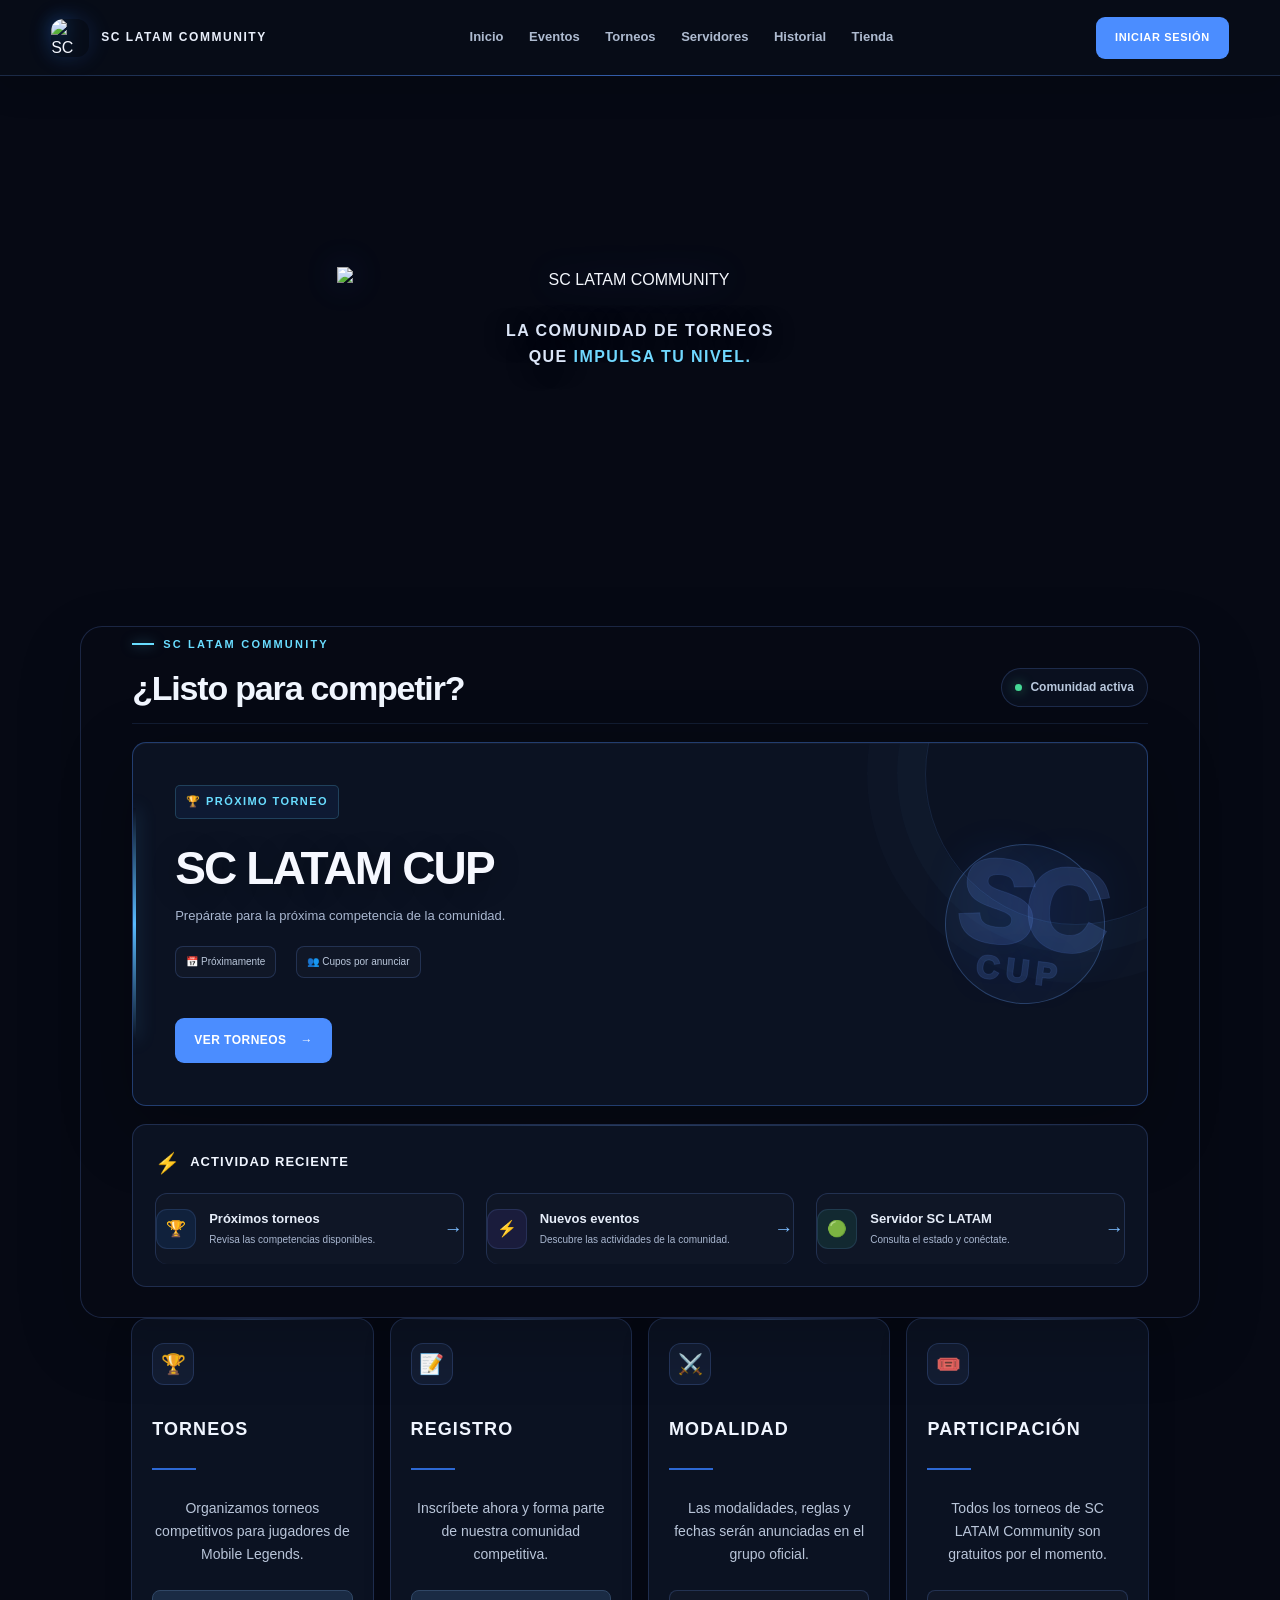
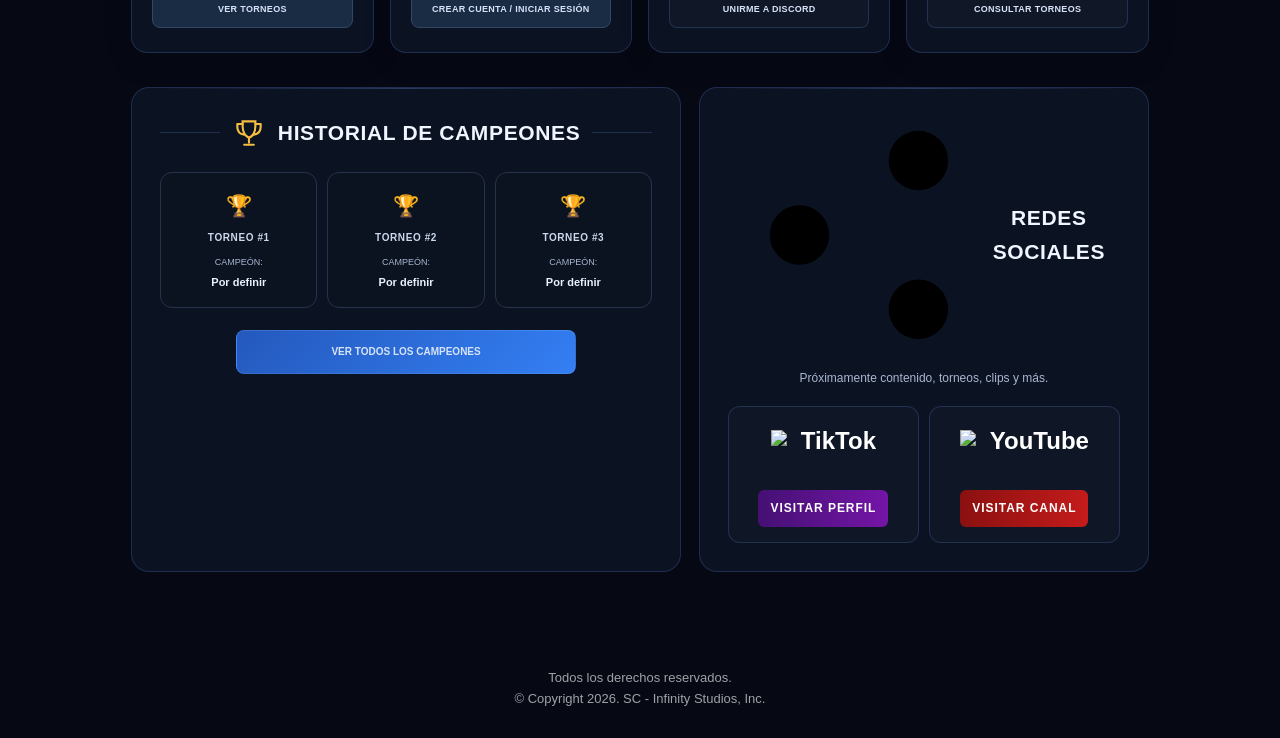
==== index.html @ 9f5a7920 "Revertir ajustes visuales móviles" ====
<!DOCTYPE html>
<html lang="es">
<head>
  <meta charset="UTF-8">
  <meta name="viewport" content="width=device-width, initial-scale=1.0">
  <meta name="theme-color" content="#080d18">
  <title>SC LATAM Community | Comunidad de torneos</title>
  <meta name="description" content="SC LATAM Community: comunidad latinoamericana de torneos competitivos. Participa, regístrate y descubre nuestros eventos y servidores.">
  <meta name="robots" content="index, follow">
  <link rel="canonical" href="https://sc-latam-community.vercel.app/">
  <link rel="icon" type="image/png" href="logo.png"><link rel="apple-touch-icon" href="logo.png"><link rel="manifest" href="manifest.json">
  <meta property="og:type" content="website"><meta property="og:site_name" content="SC LATAM Community"><meta property="og:title" content="SC LATAM Community | Comunidad de torneos"><meta property="og:description" content="La comunidad de torneos que impulsa tu nivel. Participa en torneos competitivos y forma parte de SC LATAM Community."><meta property="og:url" content="https://sc-latam-community.vercel.app/"><meta property="og:image" content="https://sc-latam-community.vercel.app/logo.png">
  <meta name="twitter:card" content="summary"><meta name="twitter:title" content="SC LATAM Community"><meta name="twitter:description" content="La comunidad de torneos que impulsa tu nivel."><meta name="twitter:image" content="https://sc-latam-community.vercel.app/logo.png">
  <script>window.si=window.si||function(){(window.siq=window.siq||[]).push(arguments)};</script><script defer src="/_vercel/speed-insights/script.js"></script>
  <link rel="stylesheet" href="style.css"><link rel="stylesheet" href="panel-headers.css"><link rel="stylesheet" href="mobile.css"><link rel="stylesheet" href="registration.css"><link rel="stylesheet" href="design-refresh.css">
</head>
<body>
<header><div class="logo"><img src="logo.png" alt="SC LATAM Community"><span>SC LATAM COMMUNITY</span></div><nav><a href="index.html">Inicio</a><a href="./eventos.html">Eventos</a><a href="./torneos.html">Torneos</a><a href="./servidores.html">Servidores</a><a href="./historial.html">Historial</a><a href="./tienda.html">Tienda</a></nav><div class="account-nav" id="accountNav"><a class="btn-header" id="accountNavButton" href="cuenta.html">INICIAR SESIÓN</a><div class="account-nav-menu" id="accountNavMenu" hidden><div class="account-menu-profile"><span class="account-menu-avatar" aria-hidden="true"><img id="accountNavAvatar" alt="" hidden><span id="accountNavInitials">SC</span></span><div class="account-menu-identity"><strong id="accountNavDisplayName">SC LATAM ID</strong><span id="accountNavEmail">Sesión activa</span><small>MIEMBRO DE LA COMUNIDAD</small></div></div><div class="account-menu-divider"></div><a href="cuenta.html"><span class="account-menu-icon" aria-hidden="true">👤</span><span><strong>Mi cuenta</strong><small>Perfil y sesión</small></span><b aria-hidden="true">›</b></a><a href="admin.html" id="accountAdminLink" hidden><span class="account-menu-icon" aria-hidden="true">🛡️</span><span><strong>SC Admin</strong><small>Administración</small></span><b aria-hidden="true">›</b></a><div class="account-menu-divider"></div><button type="button" id="accountSignOut"><span class="account-menu-icon" aria-hidden="true">↪</span><span><strong>Cerrar sesión</strong><small>Salir de tu cuenta SC</small></span></button></div></div></header>
<main class="home-page"><section id="inicio" class="hero home-hero"><div class="hero-content home-hero-content"><div class="hero-logo home-title"><h1>SC</h1><h2>LATAM COMMUNITY</h2><img class="mobile-sc-logo" src="hero-sc-logo.svg" alt="SC LATAM COMMUNITY"></div><p class="slogan home-slogan">LA COMUNIDAD DE TORNEOS<br>QUE <span>IMPULSA TU NIVEL.</span></p></div></section>
<section class="app-dashboard" aria-label="Resumen SC LATAM">
  <div class="dashboard-heading">
    <div>
      <span class="dashboard-kicker">SC LATAM COMMUNITY</span>
      <h2>¿Listo para competir?</h2>
    </div>
    <div class="dashboard-live"><i></i> Comunidad activa</div>
  </div>

  <article class="featured-tournament">
    <div class="featured-copy">
      <span class="featured-label">🏆 PRÓXIMO TORNEO</span>
      <h2>SC LATAM CUP</h2>
      <p>Prepárate para la próxima competencia de la comunidad.</p>
      <div class="featured-meta">
        <span>📅 Próximamente</span>
        <span>👥 Cupos por anunciar</span>
      </div>
      <a href="torneos.html" class="dashboard-btn">VER TORNEOS <span>→</span></a>
    </div>
    <div class="featured-mark">SC<br><small>CUP</small></div>
  </article>

  <div class="dashboard-grid">
    <section class="dashboard-panel activity-panel">
      <div class="dashboard-panel-title"><span>⚡</span><h3>ACTIVIDAD RECIENTE</h3></div>
      <div class="activity-list">
        <div class="activity-item"><span class="activity-icon blue">🏆</span><div><strong>Próximos torneos</strong><small>Revisa las competencias disponibles.</small></div><b>→</b></div>
        <div class="activity-item"><span class="activity-icon purple">⚡</span><div><strong>Nuevos eventos</strong><small>Descubre las actividades de la comunidad.</small></div><b>→</b></div>
        <div class="activity-item"><span class="activity-icon green">🟢</span><div><strong>Servidor SC LATAM</strong><small>Consulta el estado y conéctate.</small></div><b>→</b></div>
      </div>
    </section>

  </div>
</section>
<section id="torneos" class="cards home-cards"><article class="card home-card tournament-card"><div class="icon">🏆</div><h2>TORNEOS</h2><div class="card-line"></div><p>Organizamos torneos competitivos para jugadores de Mobile Legends.</p><a class="card-action purple-action" href="torneos.html">VER TORNEOS</a></article><article class="card home-card register-card"><div class="icon">📝</div><h2>REGISTRO</h2><div class="card-line"></div><p>Inscríbete ahora y forma parte de nuestra comunidad competitiva.</p><a class="card-action blue-action" href="cuenta.html">CREAR CUENTA / INICIAR SESIÓN</a></article><article class="card home-card mode-card"><div class="icon">⚔️</div><h2>MODALIDAD</h2><div class="card-line"></div><p>Las modalidades, reglas y fechas serán anunciadas en el grupo oficial.</p><a class="card-action green-action" href="https://discord.gg/fuq5bpmAvw" target="_blank" rel="noopener noreferrer">UNIRME A DISCORD</a></article><article class="card home-card participation-card"><div class="icon">🎟️</div><h2>PARTICIPACIÓN</h2><div class="card-line"></div><p>Todos los torneos de SC LATAM Community son gratuitos por el momento.</p><a class="card-action gold-action" href="torneos.html">CONSULTAR TORNEOS</a></article></section>
<div class="home-bottom"><section id="historial" class="champions home-panel champions-panel"><div class="panel-title champions-title"><span class="champion-title-line"></span><svg class="champion-title-icon" aria-hidden="true" viewBox="0 0 64 64" width="34" height="34"><path d="M20 10h24v9c0 11-5 19-12 22-7-3-12-11-12-22V10z" fill="none" stroke="#f2bd42" stroke-width="4"/><path d="M20 15H10v5c0 9 5 14 13 15M44 15h10v5c0 9-5 14-13 15M32 41v9M23 54h18" fill="none" stroke="#f2bd42" stroke-width="4" stroke-linecap="round" stroke-linejoin="round"/></svg><h2>HISTORIAL DE CAMPEONES</h2><span class="champion-title-line"></span></div><div class="champions-grid"><div class="champion-card"><div class="champion-icon">🏆</div><h3>TORNEO #1</h3><p>CAMPEÓN:</p><strong>Por definir</strong></div><div class="champion-card"><div class="champion-icon">🏆</div><h3>TORNEO #2</h3><p>CAMPEÓN:</p><strong>Por definir</strong></div><div class="champion-card"><div class="champion-icon">🏆</div><h3>TORNEO #3</h3><p>CAMPEÓN:</p><strong>Por definir</strong></div></div><a href="historial.html" class="panel-action">VER TODOS LOS CAMPEONES</a></section><section class="social home-panel social-panel"><div class="panel-title social-title"><span class="social-title-line"></span><svg class="social-share-icon" aria-hidden="true" viewBox="0 0 64 64"><circle cx="48" cy="12" r="8"/><circle cx="16" cy="32" r="8"/><circle cx="48" cy="52" r="8"/><path d="M23 28L41 17M23 36l18 11"/></svg><h2>REDES SOCIALES</h2><span class="social-title-line"></span></div><p class="social-subtitle">Próximamente contenido, torneos, clips y más.</p><div class="social-box"><a class="social-card tiktok-card" href="https://www.tiktok.com/@sc.latamcommunity" target="_blank" rel="noopener noreferrer"><strong class="social-brand"><img class="tiktok-logo" src="tiktok-logo.svg" alt="TikTok"><span class="brand-name">TikTok</span></strong><span class="social-coming">VISITAR PERFIL</span></a><a class="social-card youtube-card" href="https://www.youtube.com/@SC.LATAMCommunity" target="_blank" rel="noopener noreferrer"><strong class="social-brand"><img class="youtube-logo" src="youtube-logo.svg" alt="YouTube"><span class="brand-name">YouTube</span></strong><span class="social-coming">VISITAR CANAL</span></a></div></section></div></main>
<footer><p>Todos los derechos reservados.</p><p>© Copyright 2026. SC - Infinity Studios, Inc.</p></footer>
<section id="registro" class="registration-page"><div class="registration-shell"><h1>SC LATAM Community</h1><p class="registration-subtitle">Sistema de Registro</p><form class="registration-form" action="https://docs.google.com/forms/d/e/1FAIpQLSdM2LzJbzBGBAc528G3gLYXSKrgButOrbVkXNLV12big1pUag/formResponse" method="POST" target="hidden_iframe" onsubmit="enviarExito()"><input type="text" name="entry.152652370" placeholder="Nombre Completo" required><input type="text" name="entry.1413538207" placeholder="ID o Usuario del Juego" required><input type="text" name="entry.593121812" placeholder="Teléfono o Correo" required><button class="registration-submit" type="submit">🚀 Enviar Inscripción</button></form><div id="successMessage" class="registration-success">🎉 Registro enviado con éxito</div><div class="registration-social"><a class="discord-btn" href="https://discord.gg/fuq5bpmAvw" target="_blank"><span>Discord</span></a><a class="whatsapp-btn" href="https://whatsapp.com/channel/0029VbDvqFuJUM2XckjfVR2r" target="_blank"><span>WhatsApp</span></a></div><iframe name="hidden_iframe" style="display:none"></iframe><a class="registration-back" href="index.html" onclick="return volverInicioDesdeRegistro();">⬅ VOLVER AL INICIO</a></div></section>
<script>function mostrarRegistro(){document.getElementById('inicio').style.display='none';document.querySelector('.app-dashboard').style.display='none';document.getElementById('torneos').style.display='none';document.querySelector('.home-bottom').style.display='none';document.querySelector('footer').style.display='none';document.getElementById('registro').style.display='flex';history.replaceState(null,'','#registro');window.scrollTo({top:0,behavior:'smooth'})}function volverInicioDesdeRegistro(){document.getElementById('registro').style.display='none';document.getElementById('inicio').style.display='';document.querySelector('.app-dashboard').style.display='';document.getElementById('torneos').style.display='';document.querySelector('.home-bottom').style.display='';document.querySelector('footer').style.display='';history.replaceState(null,'','index.html');window.scrollTo({top:0,behavior:'smooth'});return false}if(window.location.hash==='#registro')mostrarRegistro()</script><script src="registration.js"></script>
<style>
.account-nav{position:relative;display:inline-flex;align-items:center;flex-shrink:0}
.account-nav-menu{position:absolute;right:0;top:calc(100% + 12px);z-index:4000;width:292px;padding:10px;border:1px solid rgba(100,151,255,.28);border-radius:18px;background:linear-gradient(155deg,rgba(13,23,45,.99),rgba(5,10,24,.99));box-shadow:0 22px 60px rgba(0,0,0,.55),inset 0 1px 0 rgba(255,255,255,.05);backdrop-filter:blur(20px);-webkit-backdrop-filter:blur(20px);animation:accountMenuIn .18s ease-out}
.account-nav-menu[hidden],#accountAdminLink[hidden]{display:none}
.account-menu-profile{display:flex;align-items:center;gap:12px;padding:12px 10px 14px}
.account-menu-avatar{display:grid;place-items:center;flex:0 0 46px;width:46px;height:46px;overflow:hidden;border-radius:14px;background:linear-gradient(145deg,#398bff,#2447d8 70%,#642de0);border:1px solid rgba(255,255,255,.2);font-size:15px;font-weight:950;letter-spacing:1px;box-shadow:0 6px 22px rgba(35,104,255,.28)}.account-menu-avatar img{width:100%;height:100%;object-fit:cover}.account-menu-avatar img[hidden]{display:none}
.account-menu-identity{display:flex;min-width:0;flex-direction:column;gap:4px}
.account-menu-identity strong{font-size:13px;letter-spacing:.35px;color:#f5f8ff}
.account-menu-identity span{max-width:205px;overflow:hidden;text-overflow:ellipsis;white-space:nowrap;font-size:12px;color:#9eb7df}
.account-menu-identity small,.account-nav-menu a small,.account-nav-menu button small{font-size:9px;letter-spacing:1px;color:#7189ae;font-weight:800}
.account-menu-divider{height:1px;margin:3px 5px 7px;background:linear-gradient(90deg,transparent,rgba(112,151,220,.24),transparent)}
.account-nav-menu a,.account-nav-menu button{display:flex;width:100%;align-items:center;gap:11px;padding:11px 10px;border:1px solid transparent;border-radius:11px;background:transparent;color:#eaf0ff;text-decoration:none;text-align:left;font:inherit;cursor:pointer;transition:background .18s,border-color .18s}
.account-nav-menu a:hover,.account-nav-menu button:hover{background:rgba(50,106,194,.15);border-color:rgba(91,143,255,.15)}
.account-nav-menu a>span:nth-child(2),.account-nav-menu button>span:nth-child(2){display:flex;min-width:0;flex:1;flex-direction:column;gap:4px}
.account-nav-menu a strong,.account-nav-menu button strong{font-size:12px;font-weight:800;color:#f2f6ff}
.account-nav-menu a b{font-size:23px;line-height:1;color:#6e9fff;font-weight:400}
.account-menu-icon{display:grid;place-items:center;flex:0 0 36px;width:36px;height:36px;border-radius:10px;background:rgba(58,101,173,.16);border:1px solid rgba(100,145,218,.13);font-size:16px}
.account-nav-menu button:last-child .account-menu-icon{background:rgba(218,76,96,.1);border-color:rgba(218,76,96,.15)}
.account-nav-menu button:last-child:hover{background:rgba(151,42,62,.12)}
#accountNavButton[aria-expanded="true"]{filter:brightness(1.12)}
@keyframes accountMenuIn{from{opacity:0;transform:translateY(-5px) scale(.985)}to{opacity:1;transform:translateY(0) scale(1)}}
@media(max-width:768px){.account-nav-menu{right:0;width:min(292px,calc(100vw - 22px));top:calc(100% + 9px)}}
@media(prefers-reduced-motion:reduce){.account-nav-menu{animation:none}}
</style>


<script type="module">
import { createClient } from "https://esm.sh/@supabase/supabase-js@2";
const nav = document.getElementById("accountNav");
const navButton = document.getElementById("accountNavButton");
const menu = document.getElementById("accountNavMenu");
const adminLink = document.getElementById("accountAdminLink");
const navAvatar = document.getElementById("accountNavAvatar");
const navInitials = document.getElementById("accountNavInitials");
const navDisplayName = document.getElementById("accountNavDisplayName");
const signOutButton = document.getElementById("accountSignOut");
let supabase = null;
function showSignedOut() {
  navButton.textContent = "INICIAR SESIÓN";
  navButton.href = "cuenta.html";
  navButton.removeAttribute("aria-haspopup");
  navButton.removeAttribute("aria-expanded");
  menu.hidden = true;
  adminLink.hidden = true;
  signOutButton.hidden = true;
  navDisplayName.textContent = "SC LATAM ID";
  navAvatar.hidden = true;
  navAvatar.removeAttribute("src");
  navInitials.hidden = false;
  navInitials.textContent = "SC";
}
async function showSignedIn(user) {
  navButton.textContent = "MI CUENTA ▾";
  navButton.href = "cuenta.html";
  navButton.setAttribute("aria-haspopup", "true");
  navButton.setAttribute("aria-expanded", "false");
  document.getElementById("accountNavEmail").textContent = user.email || "Sesión iniciada";
  signOutButton.hidden = false;
  navDisplayName.textContent = user.user_metadata?.display_name || "SC LATAM ID";
  navInitials.textContent = (navDisplayName.textContent || user.email || "SC").trim().slice(0, 2).toUpperCase();
  navAvatar.hidden = true;
  navAvatar.removeAttribute("src");
  navInitials.hidden = false;
  try {
    const { data, error } = await supabase.from("profiles").select("role,display_name,avatar_url").eq("id", user.id).maybeSingle();
    if (!error && data) {
      navDisplayName.textContent = data.display_name || user.user_metadata?.display_name || "SC LATAM ID";
      navInitials.textContent = navDisplayName.textContent.trim().slice(0, 2).toUpperCase() || "SC";
      if (data.avatar_url) {
        navAvatar.onload = () => { navAvatar.hidden = false; navInitials.hidden = true; };
        navAvatar.onerror = () => { navAvatar.hidden = true; navInitials.hidden = false; };
        navAvatar.src = data.avatar_url;
      }
    }
    adminLink.hidden = Boolean(error) || data?.role !== "admin";
  } catch {
    adminLink.hidden = true;
  }
}
navButton.addEventListener("click", (event) => {
  if (!supabase || navButton.textContent === "INICIAR SESIÓN") return;
  event.preventDefault();
  menu.hidden = !menu.hidden;
  navButton.setAttribute("aria-expanded", String(!menu.hidden));
});
document.addEventListener("click", (event) => {
  if (!nav.contains(event.target)) {
    menu.hidden = true;
    navButton.setAttribute("aria-expanded", "false");
  }
});
document.addEventListener("keydown", (event) => {
  if (event.key === "Escape") {
    menu.hidden = true;
    navButton.setAttribute("aria-expanded", "false");
  }
});
signOutButton.addEventListener("click", async () => {
  if (!supabase) return;
  signOutButton.disabled = true;
  const { error } = await supabase.auth.signOut();
  signOutButton.disabled = false;
  if (error) {
    signOutButton.textContent = "No se pudo cerrar sesión";
    return;
  }
  showSignedOut();
});
async function initAccountNav() {
  try {
    const response = await fetch("/api/config", { cache: "no-store" });
    const config = await response.json();
    if (!response.ok || !config.url || !config.anonKey) throw new Error("Supabase config unavailable");
    supabase = createClient(config.url, config.anonKey, { auth: { persistSession: true, autoRefreshToken: true, detectSessionInUrl: true } });
    const { data, error } = await supabase.auth.getSession();
    if (error) throw error;
    if (data.session?.user) await showSignedIn(data.session.user);
    else showSignedOut();
    supabase.auth.onAuthStateChange((event, session) => {
      if (session?.user) {
        // Avoid awaiting Supabase calls inside the auth callback.
        setTimeout(() => showSignedIn(session.user), 0);
      } else {
        showSignedOut();
      }
    });
  } catch (error) {
    console.warn("SC account navigation could not initialize", error);
    showSignedOut();
  }
}
initAccountNav();
</script>
</body></html>
---- style.css ----
*{
    margin:0;
    padding:0;
    box-sizing:border-box;
    font-family:Arial, Helvetica, sans-serif;
}

html{scroll-behavior:smooth;}

body{
    background:#050816;
    color:white;
    overflow-x:hidden;
}

header{
    display:flex;
    justify-content:space-between;
    align-items:center;
    padding:15px 5%;
    background:rgba(5,8,22,.96);
    position:sticky;
    top:0;
    z-index:1000;
    border-bottom:1px solid rgba(76,113,255,.18);
    backdrop-filter:blur(12px);
}

.logo{display:flex;align-items:center;gap:12px;}
.logo img{height:50px;width:auto;border-radius:8px;}
.logo span{font-size:18px;font-weight:800;letter-spacing:1px;white-space:nowrap;}

nav{display:flex;gap:28px;}
nav a{color:#fff;text-decoration:none;font-weight:700;font-size:14px;transition:.25s;position:relative;}
nav a:hover{color:#4a7dff;}
nav a::after{content:"";position:absolute;left:0;right:0;bottom:-9px;height:2px;background:#4a7dff;transform:scaleX(0);transition:.25s;box-shadow:0 0 10px #4a7dff;}
nav a:hover::after{transform:scaleX(1);}

.btn-header{background:linear-gradient(90deg,#1958ff,#2c79ff);color:white;text-decoration:none;padding:12px 20px;border-radius:8px;font-weight:800;box-shadow:0 0 18px rgba(30,94,255,.3);transition:.3s;}
.btn-header:hover{transform:translateY(-2px);box-shadow:0 0 26px rgba(30,94,255,.55);}

/* INICIO */
.hero{display:flex;justify-content:center;text-align:center;}
.home-hero{min-height:430px;align-items:center;padding:38px 20px 95px;position:relative;overflow:hidden;}
.home-hero::after{content:"";position:absolute;inset:auto 0 0;height:140px;background:linear-gradient(transparent,#050816);}
.home-hero-content{width:100%;position:relative;z-index:2;}
.hero-logo h1{font-size:190px;line-height:.85;font-weight:900;background:linear-gradient(180deg,#ffffff 5%,#a8c2ff 44%,#3979ff 100%);-webkit-background-clip:text;-webkit-text-fill-color:transparent;filter:drop-shadow(0 0 20px rgba(56,116,255,.5));}
.home-title h1{font-size:clamp(120px,15vw,215px);letter-spacing:-8px;}
.hero-logo h2,.home-title h2{margin-top:4px;font-size:clamp(30px,4.2vw,60px);font-weight:900;letter-spacing:clamp(6px,1vw,14px);background:linear-gradient(90deg,#ffffff 0 35%,#43a0ff 58%,#1669ff 100%);-webkit-background-clip:text;-webkit-text-fill-color:transparent;text-shadow:0 0 20px rgba(74,125,255,.15);}
.slogan{margin-top:20px;font-size:28px;font-weight:700;}
.home-slogan{margin-top:22px;font-size:clamp(18px,2.3vw,32px);line-height:1.22;letter-spacing:1px;color:#f2f4ff;text-shadow:0 2px 14px rgba(0,0,0,.6);}
.home-slogan span{color:#2e88ff;}
.cards{display:grid;grid-template-columns:repeat(4,1fr);gap:18px;padding:0 4% 26px;}
.home-cards{margin-top:-55px;position:relative;z-index:20;}
.card{background:linear-gradient(180deg,rgba(8,12,31,.97),rgba(4,8,22,.98));padding:28px 24px 22px;border-radius:12px;border:1px solid rgba(255,255,255,.08);transition:.32s;text-align:center;}
.home-card{min-height:280px;display:flex;flex-direction:column;align-items:center;}
.home-card .icon{font-size:38px;margin-bottom:12px;filter:drop-shadow(0 0 8px currentColor);}
.home-card h2{font-size:22px;color:#fff;margin-bottom:10px;}
.home-card p{color:#d9dce8;line-height:1.45;font-size:15px;min-height:66px;}
.card-line{width:55%;height:1px;background:linear-gradient(90deg,transparent,currentColor,transparent);margin-bottom:16px;opacity:.8;}
.tournament-card{border-color:rgba(133,65,255,.55);color:#8e4bff;}.register-card{border-color:rgba(38,121,255,.55);color:#2987ff;}.mode-card{border-color:rgba(31,178,89,.5);color:#29c06b;}.participation-card{border-color:rgba(219,166,43,.52);color:#d9a52b;}
.home-card:hover{transform:translateY(-8px);}.tournament-card:hover{box-shadow:0 0 26px rgba(133,65,255,.22);}.register-card:hover{box-shadow:0 0 26px rgba(38,121,255,.22);}.mode-card:hover{box-shadow:0 0 26px rgba(31,178,89,.2);}.participation-card:hover{box-shadow:0 0 26px rgba(219,166,43,.2);}
.card-action{margin-top:auto;width:100%;text-decoration:none;color:#fff;padding:11px 12px;border-radius:6px;font-weight:800;font-size:13px;}.purple-action{background:linear-gradient(90deg,#5c1aa8,#7628d8);}.blue-action{background:linear-gradient(90deg,#1458c7,#197cec);}.green-action{background:linear-gradient(90deg,#087e3b,#15a94f);}.gold-action{background:linear-gradient(90deg,#8d6710,#ba8916);}

.home-bottom{display:grid;grid-template-columns:1.1fr .9fr;gap:20px;padding:0 4% 50px;}
.home-panel{background:linear-gradient(180deg,rgba(7,10,29,.98),rgba(4,6,18,.98));border:1px solid rgba(78,93,220,.28);border-radius:12px;padding:24px;text-align:left;}
.panel-title{display:flex;align-items:center;gap:12px;margin-bottom:20px;}.panel-title span{font-size:30px;}.panel-title h2{font-size:22px;letter-spacing:.5px;}.champions-panel .panel-title span{color:#f2bd42;}.social-title span{color:#8d59ff;}
.champions-grid{display:grid;grid-template-columns:repeat(3,1fr);gap:12px;}.champion-card{background:rgba(7,10,24,.9);border:1px solid rgba(255,255,255,.08);padding:18px 10px;text-align:center;border-radius:8px;}.champion-icon{font-size:31px;margin-bottom:8px;}.champion-card h3{font-size:14px;margin-bottom:8px;}.champion-card p{font-size:12px;color:#c9ccda;}.champion-card strong{display:block;margin-top:4px;color:#d8aa36;font-size:13px;}
.panel-action{display:block;width:55%;margin:18px auto 0;text-align:center;text-decoration:none;color:#fff;background:linear-gradient(90deg,#183eb6,#125ce8);border-radius:6px;padding:10px;font-size:13px;font-weight:800;}
.social-subtitle{color:#cfd2df;margin:-8px 0 20px;font-size:14px;text-align:center;}.social-box{display:grid;grid-template-columns:1fr 1fr;gap:14px;}.social-card{background:linear-gradient(180deg,#090d20,#050814);border:1px solid rgba(255,255,255,.1);border-radius:10px;padding:22px 14px 14px;text-align:center;transition:.3s;}.social-brand{display:flex!important;align-items:center;justify-content:center;gap:12px;margin-bottom:18px!important;font-size:24px!important;}.brand-name{display:inline!important;padding:0!important;background:none!important;color:#fff!important;font-size:24px!important;font-weight:800!important;}.social-coming{display:block!important;padding:10px 12px!important;border-radius:6px!important;font-size:12px!important;font-weight:800!important;color:#fff!important;}.tiktok-card{border-color:rgba(117,47,214,.35);}.tiktok-card .social-coming{background:linear-gradient(90deg,#451074,#7415a7)!important;}.youtube-card{border-color:rgba(230,42,42,.35);text-decoration:none;}.youtube-card .social-coming{background:linear-gradient(90deg,#8b1010,#c51b1b)!important;}.tiktok-card:hover{box-shadow:0 0 22px rgba(117,47,214,.22);transform:translateY(-3px);}.youtube-card:hover{box-shadow:0 0 22px rgba(230,42,42,.2);transform:translateY(-3px);}

/* Footer: mismo comportamiento en PC y resto de secciones */
footer{background:#0b1024;text-align:center;padding:38px;margin-top:0;clear:both;}
footer h3{color:#4a7dff;margin-bottom:10px;}
footer p{margin:0;line-height:1.5;}

/* SC / MINECRAFT SERVERS */
.minecraft-page{min-height:calc(100vh - 86px);width:100%;justify-content:center;align-items:flex-start;position:relative;overflow:hidden;padding:38px 6% 70px;background:radial-gradient(circle at 50% 18%,rgba(31,89,255,.28),transparent 34%),linear-gradient(180deg,rgba(2,7,24,.58),rgba(2,7,24,.92));background-size:cover;background-position:center;background-repeat:no-repeat;}
.minecraft-page::before{content:"";position:absolute;inset:0;pointer-events:none;background:linear-gradient(90deg,transparent 0 8%,rgba(66,117,255,.05) 50%,transparent 92% 100%);}.minecraft-shell{width:min(1180px,100%);position:relative;z-index:1;text-align:center;}.minecraft-word{margin-top:28px;font-size:clamp(24px,3.6vw,54px);font-weight:800;letter-spacing:clamp(8px,1.5vw,18px);color:#f7f9ff;text-shadow:0 0 16px rgba(255,255,255,.18);}.servers-word{margin-top:2px;font-size:clamp(36px,5vw,72px);font-weight:900;letter-spacing:clamp(10px,1.8vw,24px);background:linear-gradient(180deg,#6fb4ff,#1488ff 55%,#4f63ff);-webkit-background-clip:text;-webkit-text-fill-color:transparent;filter:drop-shadow(0 0 18px rgba(55,119,255,.48));}.minecraft-divider{width:min(560px,72%);margin:24px auto 18px;display:flex;align-items:center;justify-content:center;gap:14px;}.minecraft-divider span{height:2px;flex:1;background:linear-gradient(90deg,transparent,#3a8cff);box-shadow:0 0 12px rgba(58,140,255,.55);}.minecraft-divider span:last-child{background:linear-gradient(90deg,#3a8cff,transparent);}.minecraft-divider b{color:#4a91ff;font-size:18px;text-shadow:0 0 14px rgba(74,145,255,.9);}.minecraft-tagline{margin:0 auto 38px;font-size:clamp(14px,1.8vw,20px);letter-spacing:1px;color:#d8dded;}.minecraft-tagline strong{color:#2f8dff;}.minecraft-cards{display:grid;grid-template-columns:repeat(3,minmax(0,1fr));gap:26px;width:100%;margin:0 auto;}.minecraft-btn{min-height:205px;display:grid;grid-template-columns:86px 1fr 24px;align-items:center;gap:18px;padding:28px 24px;background:linear-gradient(135deg,rgba(10,18,48,.96),rgba(5,10,28,.98));border:1px solid rgba(58,123,255,.4);border-radius:14px;text-decoration:none;color:#fff;transition:.3s;box-shadow:inset 0 0 24px rgba(36,96,255,.06);}.minecraft-btn:hover{transform:translateY(-7px);border-color:#3b8cff;box-shadow:0 0 28px rgba(39,115,255,.24),inset 0 0 24px rgba(36,96,255,.08);}.minecraft-icon{width:72px;height:72px;display:grid;place-items:center;border-radius:12px;background:rgba(20,73,170,.18);font-size:38px;border:1px solid rgba(62,135,255,.3);}.minecraft-info{text-align:left;}.minecraft-info h2{font-size:22px;letter-spacing:1px;margin-bottom:8px;}.minecraft-info p{font-size:14px;color:#aeb9d6;line-height:1.4;}.arrow{font-size:42px;color:#4d94ff;font-weight:300;}

@media(max-width:900px){.cards{grid-template-columns:repeat(2,1fr);}.home-bottom{grid-template-columns:1fr;}.minecraft-cards{grid-template-columns:1fr;max-width:700px;}}
@media(max-width:600px){header{padding:12px 4%;gap:10px;}.logo span{font-size:12px;}.logo img{height:42px;}nav{display:none;}.btn-header{padding:10px 12px;font-size:12px;}.home-hero{min-height:470px;padding:25px 15px 105px;}.home-title h1{font-size:clamp(95px,28vw,150px);}.home-title h2{font-size:clamp(22px,7vw,34px);letter-spacing:5px;}.home-slogan{font-size:18px;}.cards{grid-template-columns:1fr;padding:0 5% 24px;}.home-cards{margin-top:-70px;}.home-card{min-height:260px;}.home-bottom{padding:0 5% 35px;}.champions-grid{grid-template-columns:1fr;}.social-box{grid-template-columns:1fr;}.panel-action{width:100%;}.minecraft-page{padding:30px 5% 55px;}.minecraft-word{margin-top:20px;}.minecraft-divider{width:90%;}.minecraft-cards{gap:16px;}.minecraft-btn{grid-template-columns:64px 1fr 18px;gap:12px;padding:20px 16px;min-height:150px;}.minecraft-icon{width:56px;height:56px;font-size:30px;}.minecraft-info h2{font-size:18px;}.minecraft-info p{font-size:13px;}.arrow{font-size:32px;}}

/* PC: el footer queda al final de Inicio, igual que en las demás páginas */
@media(min-width:769px){
  body{min-height:100vh;display:flex;flex-direction:column;}
  header{flex-shrink:0;}
  main{flex:0 0 auto;}
  footer{margin-top:0;padding:38px 20px;}
}


/* INICIO — fondo liso, sin imagen de fondo */
.home-page{background:#020817!important}


/* ===== SC LATAM — acabado premium ===== */
:root{--sc-blue:#2388ff;--sc-blue-2:#4aa3ff;--sc-purple:#8b5cf6;--sc-panel:rgba(5,11,31,.78);--sc-border:rgba(74,145,255,.28)}
body{background:#020817}
header{background:rgba(2,7,20,.82);border-bottom:1px solid rgba(74,145,255,.22);box-shadow:0 8px 30px rgba(0,0,0,.25)}
.logo img{filter:drop-shadow(0 0 9px rgba(35,136,255,.35))}
.btn-header{border:1px solid rgba(111,180,255,.35);background:linear-gradient(135deg,#1465ff,#2494ff);border-radius:999px;padding:11px 18px}
.home-page{position:relative;isolation:isolate;background:#020817!important;background-image:none!important}
.home-page::before{content:none!important;display:none!important}
.home-hero{min-height:540px;padding-top:58px}
.home-hero::after{height:190px;background:linear-gradient(transparent,#020817)}
.home-slogan{font-weight:800;letter-spacing:1.5px;text-shadow:0 4px 22px rgba(0,0,0,.7)}
.home-slogan span{text-shadow:0 0 18px rgba(35,136,255,.4)}
.home-cards{gap:20px}
.home-card,.home-panel,.card{background:linear-gradient(145deg,rgba(8,17,43,.9),rgba(3,8,24,.94));border-color:rgba(74,145,255,.2);box-shadow:inset 0 1px 0 rgba(255,255,255,.04),0 14px 35px rgba(0,0,0,.2);backdrop-filter:blur(10px)}
.home-card{border-radius:16px}
.home-card:hover{transform:translateY(-6px);border-color:rgba(74,145,255,.55);box-shadow:0 18px 42px rgba(0,0,0,.28),0 0 26px rgba(35,136,255,.12)}
.home-card h2{letter-spacing:.8px}
.card-action,.panel-action{border:1px solid rgba(255,255,255,.08);border-radius:999px;box-shadow:0 7px 18px rgba(0,0,0,.2)}
.home-bottom{gap:20px}
.home-panel{border-radius:16px}
.panel-title h2{letter-spacing:1px}
.champion-card,.social-card{border-radius:11px;background:rgba(3,8,24,.72);border-color:rgba(74,145,255,.16)}
.social-card:hover,.champion-card:hover{border-color:rgba(74,145,255,.4)}
.events-page .card,.tournaments-page .card,.history-page .card,.minecraft-btn{border-radius:16px;background:linear-gradient(145deg,rgba(8,17,43,.88),rgba(3,8,24,.94));border-color:rgba(74,145,255,.22);box-shadow:inset 0 1px 0 rgba(255,255,255,.04),0 14px 34px rgba(0,0,0,.24);backdrop-filter:blur(10px)}
.events-page .card:hover,.tournaments-page .card:hover,.history-page .card:hover,.minecraft-btn:hover{border-color:rgba(74,145,255,.58);box-shadow:0 18px 42px rgba(0,0,0,.28),0 0 28px rgba(35,136,255,.12)}

/* ===== SC LATAM — dashboard de comunidad ===== */
.app-dashboard{width:min(1180px,92%);margin:-20px auto 34px;position:relative;z-index:25}
.dashboard-heading{display:flex;align-items:flex-end;justify-content:space-between;gap:20px;margin-bottom:14px}
.dashboard-kicker{font-size:11px;font-weight:800;letter-spacing:2px;color:#55a9ff}
.dashboard-heading h2{font-size:clamp(22px,3vw,34px);margin-top:5px;letter-spacing:.4px}
.dashboard-live{display:flex;align-items:center;gap:7px;padding:8px 12px;border:1px solid rgba(74,145,255,.2);border-radius:999px;background:rgba(3,9,27,.7);color:#aebbd6;font-size:11px;font-weight:700}
.dashboard-live i{width:7px;height:7px;border-radius:50%;background:#2bd979;box-shadow:0 0 10px #2bd979}
.featured-tournament{display:flex;justify-content:space-between;align-items:center;min-height:190px;padding:28px 32px;border:1px solid rgba(74,145,255,.28);border-radius:20px;background:radial-gradient(circle at 80% 30%,rgba(44,126,255,.2),transparent 30%),linear-gradient(135deg,rgba(8,20,53,.96),rgba(3,8,25,.97));box-shadow:inset 0 1px 0 rgba(255,255,255,.05),0 18px 45px rgba(0,0,0,.22);overflow:hidden}
.featured-label{font-size:11px;font-weight:900;letter-spacing:1.4px;color:#56aaff}
.featured-copy h2{font-size:clamp(26px,4vw,44px);margin:7px 0 5px;letter-spacing:1px}
.featured-copy p{color:#b8c4dd;font-size:14px;margin-bottom:13px}
.featured-meta{display:flex;flex-wrap:wrap;gap:8px;margin-bottom:16px}
.featured-meta span{font-size:10px;color:#c8d3e9;padding:6px 9px;border:1px solid rgba(255,255,255,.08);border-radius:999px;background:rgba(255,255,255,.025)}
.featured-mark{width:130px;height:130px;display:grid;place-items:center;text-align:center;border:1px solid rgba(74,145,255,.3);border-radius:24px;color:#69b7ff;font-size:34px;font-weight:1000;line-height:.75;transform:rotate(5deg);box-shadow:0 0 40px rgba(35,136,255,.1),inset 0 0 30px rgba(35,136,255,.06)}
.featured-mark small{font-size:15px;letter-spacing:5px}
.dashboard-btn{display:inline-flex;align-items:center;justify-content:center;gap:12px;padding:10px 16px;border-radius:999px;background:linear-gradient(135deg,#1465ff,#2494ff);color:#fff;text-decoration:none;font-size:11px;font-weight:900;box-shadow:0 8px 20px rgba(20,101,255,.2);transition:.25s}
.dashboard-btn:hover{transform:translateY(-2px);box-shadow:0 12px 25px rgba(20,101,255,.3)}
.dashboard-grid{display:grid;grid-template-columns:1.2fr .8fr;gap:14px;margin-top:14px}
.dashboard-panel{padding:20px;border:1px solid rgba(74,145,255,.18);border-radius:18px;background:linear-gradient(145deg,rgba(8,17,43,.9),rgba(3,8,24,.96));box-shadow:inset 0 1px 0 rgba(255,255,255,.04),0 12px 30px rgba(0,0,0,.18)}
.dashboard-panel-title{display:flex;align-items:center;gap:9px;margin-bottom:14px}
.dashboard-panel-title span{font-size:20px}
.dashboard-panel-title h3{font-size:14px;letter-spacing:1px}
.activity-list{display:grid;gap:8px}
.activity-item{display:grid;grid-template-columns:38px 1fr 18px;align-items:center;gap:10px;padding:10px;border-radius:12px;background:rgba(255,255,255,.025);border:1px solid rgba(255,255,255,.05)}
.activity-icon{width:34px;height:34px;display:grid;place-items:center;border-radius:10px}
.activity-icon.blue{background:rgba(35,136,255,.1)}.activity-icon.purple{background:rgba(139,92,246,.1)}.activity-icon.green{background:rgba(43,217,121,.09)}
.activity-item strong{display:block;font-size:12px}.activity-item small{display:block;color:#8f9db8;font-size:10px;margin-top:3px}.activity-item>b{color:#5aaaff}
.server-status-row{display:flex;align-items:center;gap:8px;padding:10px 0 14px}.status-dot{width:9px;height:9px;border-radius:50%;background:#2bd979;box-shadow:0 0 12px #2bd979}.server-status-row strong{font-size:13px}.online-text{margin-left:auto;color:#39db83;font-size:10px;font-weight:900}
.server-stats{display:grid;grid-template-columns:repeat(3,1fr);gap:7px;margin-bottom:14px}.server-stats div{padding:10px 7px;border-radius:10px;background:rgba(255,255,255,.025);text-align:center}.server-stats small{display:block;color:#7e8da8;font-size:8px}.server-stats strong{display:block;margin-top:4px;font-size:11px}.server-btn{width:100%}
@media(max-width:768px){
 .app-dashboard{width:calc(100% - 24px);margin:-18px auto 20px}
 .dashboard-heading{align-items:center;margin-bottom:10px}.dashboard-kicker{font-size:9px;letter-spacing:1.4px}.dashboard-heading h2{font-size:20px}.dashboard-live{font-size:8px;padding:7px 9px}
 .featured-tournament{min-height:170px;padding:19px 17px;border-radius:16px}.featured-copy h2{font-size:27px}.featured-copy p{font-size:11px;max-width:250px}.featured-meta{gap:5px}.featured-meta span{font-size:8px;padding:5px 7px}.featured-mark{width:82px;height:82px;border-radius:17px;font-size:22px;flex:0 0 auto}.featured-mark small{font-size:9px}
 .dashboard-btn{font-size:9px;padding:9px 12px}.dashboard-grid{grid-template-columns:1fr;gap:9px;margin-top:9px}.dashboard-panel{padding:14px;border-radius:15px}.dashboard-panel-title{margin-bottom:10px}.dashboard-panel-title h3{font-size:11px}.activity-item{grid-template-columns:34px 1fr 14px;padding:9px}.activity-icon{width:30px;height:30px}.activity-item strong{font-size:10px}.activity-item small{font-size:8px}.server-stats{margin-bottom:10px}.server-stats div{padding:8px 4px}.server-stats small{font-size:7px}.server-stats strong{font-size:9px}
}
@media(max-width:390px){.dashboard-heading h2{font-size:18px}.dashboard-live{display:none}.featured-mark{width:68px;height:68px;font-size:18px}.featured-copy h2{font-size:24px}}


/* ===== Fondos globales ordenados: solo Registro conserva su imagen ===== */
html,body{background-color:#020817!important;background-image:none!important}
.home-page,.home-hero,.events-page,.tournaments-page,.history-page,.minecraft-page,.community-page,main>section:not(.registration-page){background-color:#020817!important;background-image:none!important;background-size:auto!important;background-position:initial!important;background-repeat:initial!important}
.home-page::before,.home-page::after,.home-hero::before,.home-hero::after,.events-page::before,.events-page::after,.tournaments-page::before,.tournaments-page::after,.history-page::before,.history-page::after,.minecraft-page::before,.minecraft-page::after,.community-page::before,.community-page::after{background-image:none!important}
/* Registro mantiene assets/fondo-registro-sc.jpg definido en registration.css */
.registration-page{background-image:url("assets/fondo-registro-sc.jpg")!important;background-size:cover!important;background-position:center!important;background-repeat:no-repeat!important}


/* ===== SC LATAM redesign v1: minimalista profesional, escritorio y móvil ===== */
:root{--sc-bg:#080d18;--sc-surface:#0f1726;--sc-surface-raised:#131f32;--sc-border:#263449;--sc-text:#f3f6fc;--sc-muted:#9eabc0;--sc-accent:#4b8dff;--sc-accent-hover:#76a8ff;--sc-radius:14px;--sc-shadow:0 10px 28px rgba(0,0,0,.16)}
html{scroll-behavior:smooth;scroll-padding-top:84px}
body{background:var(--sc-bg)!important;color:var(--sc-text);font-family:Inter,ui-sans-serif,system-ui,-apple-system,BlinkMacSystemFont,"Segoe UI",sans-serif;line-height:1.55;letter-spacing:0}
header{position:sticky;top:0;z-index:1000;min-height:70px;padding:12px clamp(16px,4vw,56px);gap:24px;background:rgba(8,13,24,.94)!important;border-bottom:1px solid var(--sc-border);backdrop-filter:blur(16px);-webkit-backdrop-filter:blur(16px)}
.logo{gap:11px}.logo img{width:auto;height:38px;object-fit:contain}.logo span{font-size:12px;letter-spacing:1.2px;font-weight:800;color:var(--sc-text)}
header nav{gap:clamp(12px,2vw,26px)}header nav a{color:var(--sc-muted);font-size:13px;font-weight:650;transition:color .2s}header nav a:hover,header nav a.active{color:var(--sc-text)}header nav a::after{background:var(--sc-accent);box-shadow:none;height:2px;bottom:-8px}
.btn-header,.dashboard-btn{background:var(--sc-accent)!important;color:#fff!important;border:1px solid transparent!important;border-radius:9px!important;box-shadow:none!important;font-size:12px;font-weight:750;letter-spacing:.1px;transition:background .2s,border-color .2s,transform .2s}
.btn-header{padding:10px 15px}.btn-header:hover,.dashboard-btn:hover{background:#3679ec!important;transform:translateY(-1px);box-shadow:none!important}
.home-page,.home-hero,.events-page,.tournaments-page,.history-page,.minecraft-page,.community-page,main>section:not(.registration-page){background-color:var(--sc-bg)!important;background-image:none!important}
.home-hero{min-height:390px;padding:76px 20px 100px;display:flex;align-items:center;justify-content:center}.home-hero::before,.home-hero::after{display:none!important;content:none!important}
.home-hero-content{width:min(100%,900px);margin:auto}.hero-logo h1{font-size:clamp(96px,15vw,160px);filter:none!important;background:linear-gradient(180deg,#fff,#a9c7ff);-webkit-background-clip:text;-webkit-text-fill-color:transparent}.hero-logo h2,.home-title h2{font-size:clamp(24px,4vw,46px);letter-spacing:clamp(3px,.8vw,9px);background:none!important;-webkit-text-fill-color:var(--sc-text)!important;color:var(--sc-text)!important;text-shadow:none!important}.home-slogan{font-size:clamp(15px,2vw,20px);letter-spacing:1.4px;color:var(--sc-muted);line-height:1.7}.home-slogan span{color:var(--sc-accent-hover);text-shadow:none!important}
.app-dashboard{width:min(1120px,calc(100% - 40px));margin:0 auto 34px}.dashboard-heading{align-items:center;margin-bottom:18px}.dashboard-kicker,.featured-label{font-size:11px;letter-spacing:1.4px;color:var(--sc-accent-hover)}.dashboard-heading h2{font-size:clamp(24px,3vw,32px);letter-spacing:-.7px}.dashboard-live{background:var(--sc-surface);border-color:var(--sc-border);color:var(--sc-muted)}
.featured-tournament{min-height:200px;padding:clamp(22px,4vw,38px);border:1px solid var(--sc-border);border-radius:var(--sc-radius);background:var(--sc-surface)!important;box-shadow:none}.featured-copy h2{font-size:clamp(28px,4vw,42px);letter-spacing:-.8px}.featured-copy p{color:var(--sc-muted)}.featured-meta span{background:#0b1321;border-color:var(--sc-border);color:#c2ccdc}.featured-mark{border-color:#2b4263;border-radius:18px;color:var(--sc-accent-hover);box-shadow:none;transform:none}
.dashboard-grid{gap:16px}.dashboard-panel,.home-card,.home-panel,.card,.minecraft-btn,.events-page .card,.tournaments-page .card,.history-page .card{background:var(--sc-surface)!important;border:1px solid var(--sc-border)!important;border-radius:var(--sc-radius)!important;box-shadow:none!important;backdrop-filter:none!important}.dashboard-panel{padding:20px}.dashboard-panel-title h3{letter-spacing:.7px}.activity-item,.server-stats div{background:#0b1321;border-color:#202e42}.activity-item>b{color:var(--sc-accent-hover)}
.home-cards{width:min(1120px,calc(100% - 40px));margin:0 auto 28px;gap:16px}.home-card{padding:24px 20px!important;min-height:240px}.home-card:hover,.events-page .card:hover,.tournaments-page .card:hover,.history-page .card:hover,.minecraft-btn:hover{transform:translateY(-3px);border-color:#3c5b83!important;box-shadow:var(--sc-shadow)!important}.home-card .icon{filter:none!important}.home-card h2{letter-spacing:.4px}.home-card p{color:var(--sc-muted);line-height:1.6}.card-action,.panel-action{border-radius:8px!important;box-shadow:none!important}.purple-action,.blue-action{background:#1a2b44!important;border:1px solid #304766!important;color:#dce8fa!important}.purple-action:hover,.blue-action:hover{background:#223a5b!important}
.home-bottom{width:min(1120px,calc(100% - 40px));margin:0 auto;padding:0 0 32px;gap:16px}.home-panel{padding:22px}.champion-card,.social-card{background:#0b1321!important;border-color:#263449!important}.social-card:hover,.champion-card:hover{border-color:#3c5b83!important}
.minecraft-page{background:var(--sc-bg)!important}.minecraft-btn{background:var(--sc-surface)!important}.minecraft-icon{background:#16243a;border-color:#2c405c}.minecraft-word{letter-spacing:5px}.servers-word{filter:none!important}.minecraft-tagline{color:var(--sc-muted)}
footer{background:var(--sc-bg)!important;border-top:1px solid var(--sc-border)!important;color:var(--sc-muted)}
:focus-visible{outline:2px solid var(--sc-accent-hover);outline-offset:3px}
@media(max-width:768px){header{min-height:58px;padding:9px 14px!important}.logo img{height:32px!important}.logo span{font-size:10px!important;letter-spacing:.5px!important}.btn-header{padding:9px 11px!important;font-size:10px!important}.home-hero{min-height:330px!important;padding:30px 16px 56px!important}.mobile-sc-logo{width:min(68vw,270px)!important;filter:none!important}.home-slogan{font-size:14px!important;letter-spacing:.6px!important}.app-dashboard{width:calc(100% - 28px);margin:0 auto 22px}.dashboard-heading{gap:10px}.dashboard-heading h2{font-size:21px}.dashboard-kicker{font-size:9px}.dashboard-live{font-size:8px}.featured-tournament{min-height:0;padding:20px 16px;border-radius:12px!important}.featured-copy h2{font-size:27px}.featured-copy p{font-size:12px}.featured-mark{width:68px;height:68px;font-size:20px;border-radius:12px}.featured-mark small{font-size:9px;letter-spacing:2px}.dashboard-grid{grid-template-columns:1fr;gap:10px}.dashboard-panel{padding:14px}.home-cards{width:calc(100% - 28px);gap:10px!important;margin:0 auto 20px!important;padding:0 0 12px!important}.home-card{min-height:190px!important;padding:16px 10px 12px!important;border-radius:12px!important}.home-card .icon{width:42px!important;height:42px!important;border-radius:11px!important;font-size:22px!important}.home-card h2{font-size:12px!important}.home-card p{font-size:10px!important;min-height:0!important;line-height:1.45}.card-action{font-size:9px!important;padding:9px 5px!important}.home-bottom{width:calc(100% - 28px);padding:0 0 24px;gap:10px}.home-panel{padding:16px 12px}.champion-card,.social-card{border-radius:10px!important}.mobile-bottom-nav{background:rgba(12,19,32,.97)!important;border-color:#2b3b52!important;box-shadow:0 8px 28px rgba(0,0,0,.28)!important;backdrop-filter:blur(14px)}.mobile-bottom-nav a.active{background:#172942!important;color:#8cbaff!important;text-shadow:none!important}.mobile-bottom-nav a.active svg{filter:none!important}}
@media(max-width:390px){.dashboard-live{display:none}.featured-mark{width:58px;height:58px}.home-card{min-height:180px!important}.home-cards{gap:8px!important}}
@media(prefers-reduced-motion:reduce){*,*::before,*::after{scroll-behavior:auto!important;transition:none!important;animation:none!important}}
/* El fondo gráfico se reserva exclusivamente para la página de registro. */
.registration-page{background-image:url("assets/fondo-registro-sc.jpg")!important;background-size:cover!important;background-position:center!important;background-repeat:no-repeat!important}


/* SC LATAM — polish pass: visual consistency across every page */
:root{
  color-scheme:dark;
  --sc-bg:#080d18;
  --sc-surface:#101827;
  --sc-surface-raised:#141f31;
  --sc-border:rgba(157,178,211,.16);
  --sc-text:#f3f6fc;
  --sc-muted:#9ba9bf;
  --sc-blue:#6ea4ff;
  --sc-blue-strong:#397df4;
  --sc-radius:18px;
}
html{scroll-padding-top:90px;scroll-behavior:smooth}
body{background:var(--sc-bg);color:var(--sc-text);font-family:Inter,ui-sans-serif,system-ui,-apple-system,BlinkMacSystemFont,"Segoe UI",sans-serif;line-height:1.6;-webkit-font-smoothing:antialiased}
::selection{background:rgba(83,143,255,.35);color:#fff}
a{transition:color .18s ease,background-color .18s ease,border-color .18s ease,transform .18s ease,box-shadow .18s ease}
header{position:relative;z-index:20;min-height:76px;padding:14px clamp(18px,4vw,64px);gap:24px;background:rgba(8,13,24,.94);border-bottom:1px solid var(--sc-border);box-shadow:0 8px 32px rgba(0,0,0,.12);backdrop-filter:blur(18px)}
header .logo{gap:12px;min-width:0}
header .logo img{width:38px;height:38px;object-fit:contain}
header .logo span{font-size:12px;letter-spacing:.13em;font-weight:800;color:#e9effb}
header nav{display:flex;align-items:center;justify-content:center;gap:clamp(12px,2vw,28px)}
header nav a{position:relative;color:#aebbd0;text-decoration:none;font-size:13px;font-weight:650;padding:10px 0}
header nav a:hover,header nav a[aria-current="page"]{color:#fff}
header nav a[aria-current="page"]::after{content:"";position:absolute;left:0;right:0;bottom:2px;height:2px;border-radius:2px;background:var(--sc-blue)}
.btn-header{display:inline-flex;align-items:center;justify-content:center;min-height:42px;padding:0 17px;border:1px solid rgba(110,164,255,.38);border-radius:10px;background:rgba(57,125,244,.13);color:#dce9ff;text-decoration:none;font-size:11px;font-weight:800;letter-spacing:.06em;white-space:nowrap}
.btn-header:hover{background:var(--sc-blue-strong);border-color:var(--sc-blue-strong);color:white;transform:translateY(-1px)}
main,.minecraft-page{isolation:isolate}
footer{display:flex;align-items:center;justify-content:center;flex-wrap:wrap;gap:6px 22px;padding:24px 18px 30px;border-top:1px solid var(--sc-border);background:#070b14;color:#77869e;text-align:center}
footer p{margin:0;font-size:11px;letter-spacing:.015em}
.events-page,.tournaments-page,.history-page,.minecraft-page{background:var(--sc-bg)!important;background-image:none!important;color:var(--sc-text);min-height:calc(100vh - 140px)}
.events-shell,.tournaments-shell,.history-shell,.minecraft-shell{width:min(1120px,100%);margin-inline:auto}
.events-hero,.tournaments-hero,.history-hero{padding:clamp(56px,8vw,100px) 20px 42px;text-align:left;border-bottom:1px solid var(--sc-border);margin-bottom:34px}
.events-hero h1,.tournaments-hero h1,.history-hero h1{font-size:clamp(38px,6vw,68px)!important;line-height:1.05;letter-spacing:-.055em;font-weight:850;color:#f5f8ff;margin:0 0 16px;text-shadow:none}
.events-hero p,.tournaments-hero p,.history-hero p{max-width:620px;margin:0;color:var(--sc-muted);font-size:clamp(14px,1.5vw,17px);line-height:1.75}
.events-kicker,.tournaments-kicker,.history-kicker{color:var(--sc-blue)!important;font-size:11px!important;font-weight:800;letter-spacing:.16em;text-transform:uppercase;margin-bottom:15px}
.events-section,.tournament-section,.history-section{margin:0 0 36px}
.events-heading,.section-heading,.history-heading{display:flex;align-items:center;gap:11px;margin-bottom:18px}
.events-heading h2,.section-heading h2,.history-heading h2{font-size:clamp(15px,2vw,19px)!important;line-height:1.3;letter-spacing:.015em;font-weight:800;color:#eaf0fb;margin:0}
.events-heading .dot,.section-heading .dot{width:8px;height:8px;flex:0 0 8px;border-radius:50%;background:var(--sc-blue);box-shadow:0 0 0 4px rgba(110,164,255,.10)}
.history-heading .icon{display:grid;place-items:center;width:34px;height:34px;border-radius:10px;background:rgba(110,164,255,.1);font-size:17px}
.empty-events,.empty-state,.empty-history{border:1px solid var(--sc-border)!important;border-radius:14px!important;padding:24px!important;background:var(--sc-surface)!important;color:var(--sc-muted)!important;text-align:left!important;font-size:13px;line-height:1.7}
.events-grid,.tournament-grid,.champion-grid{gap:16px!important}
.event-card,.tournament-item,.champion-record,.rank-card,.minecraft-btn{border:1px solid var(--sc-border)!important;border-radius:16px!important;background:linear-gradient(145deg,rgba(20,31,49,.98),rgba(13,21,35,.98))!important;box-shadow:0 12px 32px rgba(0,0,0,.12)!important;overflow:hidden}
.event-card:hover,.tournament-item:hover,.champion-record:hover,.rank-card:hover,.minecraft-btn:hover{border-color:rgba(110,164,255,.48)!important;transform:translateY(-3px);box-shadow:0 18px 40px rgba(0,0,0,.22)!important}
.event-content h3,.tournament-content h3,.champion-record h3{color:#f2f6ff!important}
.event-content p,.rank-info span{color:var(--sc-muted)!important}
.event-status{color:var(--sc-blue)!important;letter-spacing:.12em}
.tournament-prize{color:#dce8ff!important}
.champion-record{padding:24px 18px!important;text-align:center}
.champion-record .trophy{margin-bottom:12px}
.champion-record .edition{color:var(--sc-blue)!important;font-size:10px;letter-spacing:.12em;font-weight:800}
.rank-card{display:flex!important;align-items:center;gap:16px;text-align:left!important;padding:18px!important}
.rank-number{color:var(--sc-blue)!important;font-weight:850}
.rank-info strong{color:#edf3ff!important}
.page-back,.events-back{display:inline-flex;align-items:center;justify-content:center;gap:8px;margin-top:28px!important;padding:12px 17px!important;min-height:44px;border:1px solid var(--sc-border)!important;border-radius:10px!important;background:var(--sc-surface)!important;color:#dce6f7!important;text-decoration:none;font-size:12px;font-weight:750;letter-spacing:.015em}
.page-back:hover,.events-back:hover{background:var(--sc-surface-raised)!important;border-color:rgba(110,164,255,.45)!important;color:white!important;transform:translateY(-1px)}
.minecraft-page{align-items:center;padding:clamp(48px,7vw,90px) 22px!important}
.minecraft-shell{max-width:880px;text-align:center}
.minecraft-word{color:#f1f6ff!important;font-weight:900;letter-spacing:.13em}
.servers-word{color:var(--sc-blue)!important;font-weight:850;letter-spacing:.2em}
.minecraft-divider{opacity:.65}
.minecraft-tagline{color:var(--sc-muted)!important;letter-spacing:.06em;font-size:12px}
.minecraft-cards{display:grid;grid-template-columns:repeat(3,minmax(0,1fr));gap:14px;margin:34px 0 8px}
.minecraft-btn{display:flex;align-items:center;gap:13px;padding:19px!important;min-height:100px;text-align:left;text-decoration:none;color:var(--sc-text)!important}
.minecraft-icon{display:grid;place-items:center;width:44px;height:44px;flex:0 0 44px;border:1px solid var(--sc-border);border-radius:13px;background:rgba(110,164,255,.08);font-size:21px}
.minecraft-info{min-width:0;flex:1}
.minecraft-info h2{font-size:14px;color:#f2f6ff;margin:0 0 4px}
.minecraft-info p{font-size:11px;color:var(--sc-muted);margin:0;line-height:1.5}
.minecraft-btn .arrow{color:var(--sc-blue);font-size:23px}
.mobile-bottom-nav{z-index:50}
button:focus-visible,a:focus-visible,input:focus-visible,select:focus-visible,textarea:focus-visible{outline:2px solid var(--sc-blue);outline-offset:4px}
@media(max-width:900px){
 header{flex-wrap:wrap;gap:12px 18px}
 header nav{order:3;width:100%;justify-content:flex-start;overflow-x:auto;padding:2px 0 5px;gap:22px}
 header nav a{white-space:nowrap}
 .minecraft-cards{grid-template-columns:1fr;max-width:560px;margin-inline:auto}
 .minecraft-btn{min-height:82px}
}
@media(max-width:600px){
 header{min-height:64px;padding:11px 16px;gap:10px}
 header .logo img{width:32px;height:32px}
 header .logo span{font-size:10px;letter-spacing:.08em}
 header nav{gap:19px}
 header nav a{font-size:12px}
 .btn-header{min-height:36px;padding:0 11px;font-size:9px}
 .events-page,.tournaments-page,.history-page{padding:0 16px 86px!important}
 .events-hero,.tournaments-hero,.history-hero{padding:54px 0 28px;margin-bottom:26px}
 .events-hero h1,.tournaments-hero h1,.history-hero h1{font-size:clamp(36px,11vw,52px)!important;margin-bottom:12px}
 .events-hero p,.tournaments-hero p,.history-hero p{font-size:13px}
 .events-section,.tournament-section,.history-section{margin-bottom:28px}
 .events-grid,.tournament-grid,.champion-grid{gap:10px!important}
 .event-card,.tournament-item,.champion-record,.rank-card{border-radius:13px!important}
 .event-content{padding:13px 11px!important}
 .event-content h3{font-size:12px!important;line-height:1.4}
 .event-content p{font-size:10px!important}
 .event-status{font-size:9px!important}
 .tournament-item{min-height:240px!important}
 .tournament-content{padding:13px 10px!important}
 .tournament-prize{font-size:11px!important}
 .champion-record{padding:16px 8px!important}
 .champion-record .trophy{font-size:23px!important}
 .champion-record h3{font-size:12px!important}
 .champion-record p{font-size:10px!important}
 .rank-card{padding:13px!important;gap:12px}
 .rank-number{font-size:20px!important}
 .rank-info strong{font-size:12px!important}
 .rank-info span{font-size:10px!important}
 .empty-events,.empty-state,.empty-history{padding:18px!important;font-size:12px}
 .page-back,.events-back{width:100%;margin-top:20px!important}
 .minecraft-page{padding:42px 16px 86px!important}
 .minecraft-cards{gap:10px;margin-top:24px}
 .minecraft-btn{padding:15px!important}
 footer{padding:20px 16px 26px;gap:4px}
 footer p{font-size:10px}
}
@media(prefers-reduced-motion:reduce){html{scroll-behavior:auto}*,*::before,*::after{transition:none!important;animation:none!important;scroll-behavior:auto!important}}


/* Homepage finishing details */
.home-page{background:var(--sc-bg);color:var(--sc-text)}
.home-hero{min-height:clamp(360px,54vw,590px);display:flex;align-items:center;justify-content:center;padding:70px 22px 58px;background:radial-gradient(ellipse at 50% 28%,rgba(49,103,190,.16),transparent 58%),var(--sc-bg)!important;background-image:radial-gradient(ellipse at 50% 28%,rgba(49,103,190,.16),transparent 58%)!important}
.home-hero-content{width:min(100%,900px);margin:auto;text-align:center}
.home-title h1{font-size:clamp(78px,13vw,142px);line-height:.9;letter-spacing:-.08em;font-weight:950;color:#f5f8ff;text-shadow:none}
.home-title h2{font-size:clamp(16px,2.8vw,27px);font-weight:750;letter-spacing:.23em;color:#c4d2e8;margin-top:12px}
.home-slogan{margin:28px auto 0;max-width:620px;color:#9eacc2;font-size:clamp(12px,1.8vw,16px);line-height:1.9;letter-spacing:.16em;font-weight:700}
.home-slogan span{color:var(--sc-blue)}
.app-dashboard{width:min(1120px,calc(100% - 40px));margin:0 auto 54px;padding:clamp(20px,3vw,34px);border:1px solid var(--sc-border);border-radius:22px;background:linear-gradient(145deg,rgba(16,24,39,.98),rgba(10,17,29,.98));box-shadow:0 24px 65px rgba(0,0,0,.18)}
.dashboard-heading{display:flex;align-items:center;justify-content:space-between;gap:20px;margin-bottom:24px}
.dashboard-kicker{display:block;color:var(--sc-blue);font-size:10px;font-weight:850;letter-spacing:.16em;margin-bottom:8px}
.dashboard-heading h2{color:#f1f6ff;font-size:clamp(21px,3vw,30px);line-height:1.2;letter-spacing:-.035em}
.dashboard-live{display:flex;align-items:center;gap:8px;white-space:nowrap;padding:8px 11px;border:1px solid rgba(105,194,147,.18);border-radius:99px;background:rgba(68,173,119,.08);color:#a9dfbf;font-size:11px;font-weight:700}
.dashboard-live i{width:7px;height:7px;border-radius:50%;background:#65d995;box-shadow:0 0 0 4px rgba(101,217,149,.1)}
.featured-tournament{position:relative;display:flex;align-items:center;justify-content:space-between;gap:24px;padding:clamp(22px,4vw,38px);overflow:hidden;border:1px solid rgba(110,164,255,.24);border-radius:17px;background:radial-gradient(circle at 90% 50%,rgba(57,125,244,.16),transparent 38%),#111d30}
.featured-copy{position:relative;z-index:1;max-width:590px}
.featured-label{display:inline-flex;color:var(--sc-blue);font-size:10px;font-weight:850;letter-spacing:.12em;margin-bottom:12px}
.featured-copy h2{font-size:clamp(25px,4vw,38px);letter-spacing:-.045em;line-height:1.1;color:#f6f8ff;margin-bottom:10px}
.featured-copy p{max-width:440px;color:var(--sc-muted);font-size:13px;line-height:1.7}
.featured-meta{display:flex;flex-wrap:wrap;gap:8px;margin-top:18px}
.featured-meta span{padding:7px 10px;border:1px solid var(--sc-border);border-radius:8px;background:rgba(255,255,255,.025);color:#bac7db;font-size:10px}
.dashboard-btn{display:inline-flex;align-items:center;gap:16px;margin-top:22px;padding:12px 15px;border:1px solid rgba(110,164,255,.3);border-radius:10px;background:var(--sc-blue-strong);color:white;text-decoration:none;font-size:10px;font-weight:850;letter-spacing:.08em}
.dashboard-btn:hover{background:#528df5;transform:translateY(-1px)}
.featured-mark{display:grid;place-content:center;width:clamp(100px,15vw,160px);height:clamp(100px,15vw,160px);flex:0 0 auto;border:1px solid rgba(110,164,255,.28);border-radius:50%;background:rgba(110,164,255,.06);color:#dce9ff;text-align:center;font-size:clamp(35px,5vw,55px);font-weight:950;line-height:.95;letter-spacing:-.07em;transform:rotate(7deg)}
.featured-mark small{font-size:11px;letter-spacing:.2em;margin-top:8px}
.dashboard-grid{display:grid;grid-template-columns:1fr;gap:16px;margin-top:18px}
.dashboard-panel{padding:22px;border:1px solid var(--sc-border);border-radius:16px;background:rgba(255,255,255,.015)}
.dashboard-panel-title{display:flex;align-items:center;gap:10px;margin-bottom:14px}
.dashboard-panel-title h3{color:#dce6f6;font-size:12px;letter-spacing:.07em}
.activity-list{display:grid;grid-template-columns:repeat(3,minmax(0,1fr));gap:10px}
.activity-item{display:flex;align-items:center;gap:10px;min-width:0;padding:13px;border:1px solid var(--sc-border);border-radius:12px;background:rgba(255,255,255,.018)}
.activity-item>div{flex:1;min-width:0}
.activity-item strong{display:block;color:#e6edf9;font-size:11px;margin-bottom:4px}
.activity-item small{display:block;color:var(--sc-muted);font-size:10px;line-height:1.5}
.activity-item>b{color:var(--sc-blue);font-size:17px}
.activity-icon{display:grid;place-items:center;width:35px;height:35px;flex:0 0 35px;border-radius:10px;background:rgba(110,164,255,.1);font-size:16px}
.home-cards{width:min(1120px,calc(100% - 40px));margin:0 auto 54px;display:grid;grid-template-columns:repeat(4,minmax(0,1fr));gap:14px}
.home-card{min-width:0;padding:23px 20px;border:1px solid var(--sc-border)!important;border-radius:16px!important;background:var(--sc-surface)!important;box-shadow:0 10px 30px rgba(0,0,0,.1)!important}
.home-card:hover{border-color:rgba(110,164,255,.42)!important;transform:translateY(-3px)}
.home-card .icon{display:grid;place-items:center;width:42px;height:42px;border:1px solid var(--sc-border);border-radius:12px;background:rgba(110,164,255,.08);font-size:20px}
.home-card h2{margin:18px 0 12px;color:#eff4ff;font-size:14px;letter-spacing:.07em}
.home-card .card-line{width:30px;height:2px;background:var(--sc-blue);opacity:.8}
.home-card p{min-height:66px;margin:14px 0;color:var(--sc-muted);font-size:12px;line-height:1.75}
.home-card .card-action{display:inline-flex;align-items:center;justify-content:center;min-height:38px;padding:0 11px;border:1px solid var(--sc-border);border-radius:9px;background:rgba(255,255,255,.025);color:#d7e4f8!important;text-decoration:none;font-size:9px;font-weight:800;letter-spacing:.035em}
.home-bottom{width:min(1120px,calc(100% - 40px));margin:0 auto 56px;display:grid;grid-template-columns:1.1fr .9fr;gap:16px}
.home-panel{min-width:0;padding:clamp(18px,3vw,28px);border:1px solid var(--sc-border)!important;border-radius:18px!important;background:var(--sc-surface)!important}
.panel-title{display:flex;align-items:center;gap:12px;margin-bottom:22px}
.panel-title h2{color:#eaf1fd;font-size:13px;letter-spacing:.04em;text-align:center}
.champion-title-line,.social-title-line{height:1px;flex:1;background:var(--sc-border)}
.champions-grid{display:grid;grid-template-columns:repeat(3,minmax(0,1fr));gap:10px}
.champion-card{padding:16px 9px;border:1px solid var(--sc-border);border-radius:12px;background:rgba(255,255,255,.018);text-align:center}
.champion-icon{font-size:21px;margin-bottom:8px}
.champion-card h3{color:#cbd8ec;font-size:10px;letter-spacing:.06em}
.champion-card p{margin:9px 0 2px;color:var(--sc-muted);font-size:9px}
.champion-card strong{color:#eaf1fd;font-size:11px}
.panel-action{display:inline-flex;justify-content:center;margin-top:18px;padding:10px 12px;border:1px solid var(--sc-border);border-radius:9px;color:#d7e4f8!important;text-decoration:none;font-size:10px;font-weight:800}
.social-subtitle{color:var(--sc-muted);font-size:12px;text-align:center;margin:-7px 0 18px}
.social-box{display:grid;grid-template-columns:1fr 1fr;gap:10px}
.social-card{display:flex;flex-direction:column;justify-content:center;align-items:center;gap:12px;min-height:105px;padding:15px;border:1px solid var(--sc-border)!important;border-radius:12px!important;background:rgba(255,255,255,.02)!important;text-decoration:none;color:#eaf1fd!important}
.social-card:hover{border-color:rgba(110,164,255,.4)!important;transform:translateY(-2px)}
.social-brand{display:flex;align-items:center;gap:8px;font-size:13px}
.social-brand img{width:22px;height:22px;object-fit:contain}
.social-coming{color:var(--sc-blue);font-size:9px;font-weight:850;letter-spacing:.08em}
@media(max-width:900px){.home-cards{grid-template-columns:repeat(2,minmax(0,1fr))}.home-bottom{grid-template-columns:1fr}.activity-list{grid-template-columns:1fr}.activity-item{padding:12px}.home-card p{min-height:0}}
@media(max-width:600px){
 .home-hero{min-height:350px;padding:54px 18px 42px}
 .home-title h1{font-size:clamp(74px,24vw,112px)}
 .home-title h2{font-size:15px;letter-spacing:.14em}
 .home-slogan{font-size:10px;letter-spacing:.11em;margin-top:22px}
 .app-dashboard,.home-cards,.home-bottom{width:calc(100% - 28px)}
 .app-dashboard{padding:17px;margin-bottom:30px;border-radius:17px}
 .dashboard-heading{align-items:flex-start;flex-direction:column;gap:12px;margin-bottom:17px}
 .dashboard-heading h2{font-size:23px}
 .featured-tournament{padding:20px 17px;border-radius:14px}
 .featured-mark{display:none}
 .featured-copy h2{font-size:27px}
 .featured-copy p{font-size:12px}
 .featured-meta{gap:6px}
 .featured-meta span{font-size:9px;padding:6px 8px}
 .dashboard-btn{width:100%;justify-content:space-between}
 .dashboard-panel{padding:15px}
 .home-cards{gap:10px;margin-bottom:30px}
 .home-card{padding:16px 13px}
 .home-card .icon{width:36px;height:36px;font-size:17px}
 .home-card h2{font-size:12px;margin:13px 0 10px}
 .home-card p{font-size:11px;line-height:1.65}
 .home-card .card-action{width:100%;font-size:8px;padding:0 5px}
 .home-bottom{gap:12px;margin-bottom:34px}
 .home-panel{padding:17px 13px}
 .panel-title{gap:7px}
 .panel-title h2{font-size:10px}
 .champions-grid{gap:6px}
 .champion-card{padding:13px 5px}
 .champion-card h3{font-size:9px}
 .champion-card strong{font-size:10px}
 .social-box{gap:8px}
 .social-card{min-height:95px;padding:10px}
}


/* ===== Servidores: composición de escritorio corregida ===== */
@media (min-width:769px){
  .minecraft-page{
    align-items:center!important;
    min-height:calc(100vh - 76px)!important;
    padding:clamp(38px,5vh,64px) clamp(24px,4vw,64px) 54px!important;
  }
  .minecraft-shell{
    width:min(1120px,100%)!important;
    max-width:1120px!important;
    margin-inline:auto!important;
  }
  .minecraft-title{margin-inline:auto}
  .minecraft-sc-logo-wrap img{
    display:block;
    width:clamp(120px,12vw,174px)!important;
    max-height:150px;
    object-fit:contain;
    margin-inline:auto;
  }
  .minecraft-word{margin-top:18px!important;font-size:clamp(28px,3vw,42px)!important;letter-spacing:.16em!important}
  .servers-word{font-size:clamp(44px,4.5vw,64px)!important;letter-spacing:.19em!important}
  .minecraft-divider{margin:18px auto 14px!important}
  .minecraft-tagline{margin-bottom:26px!important;font-size:12px!important}
  .minecraft-cards{
    width:100%!important;
    max-width:none!important;
    grid-template-columns:repeat(3,minmax(0,1fr))!important;
    gap:18px!important;
    margin:28px auto 8px!important;
  }
  .minecraft-btn{
    min-width:0;
    min-height:116px!important;
    display:flex!important;
    align-items:center!important;
    gap:14px!important;
    padding:20px!important;
    text-align:left!important;
  }
  .minecraft-icon{width:48px!important;height:48px!important;flex:0 0 48px!important;font-size:24px!important}
  .minecraft-info{min-width:0;flex:1}
  .minecraft-info h2{font-size:clamp(13px,1.2vw,16px)!important;white-space:normal!important}
  .minecraft-info p{font-size:12px!important}
  .minecraft-btn .arrow{font-size:26px!important;flex:0 0 auto}
  .minecraft-page .page-back{margin-top:24px!important}
}
@media (min-width:769px) and (max-width:900px){
  .minecraft-cards{gap:10px!important}
  .minecraft-btn{gap:9px!important;padding:14px!important}
  .minecraft-icon{width:38px!important;height:38px!important;flex-basis:38px!important;font-size:20px!important}
  .minecraft-info h2{font-size:12px!important;letter-spacing:0!important}
  .minecraft-info p{font-size:10px!important}
}
---- mobile.css ----
@media (max-width:768px){body{overflow-x:hidden;background:#020817}header{position:sticky;top:0;display:grid;grid-template-columns:1fr auto;align-items:center;padding:10px 14px;gap:8px;background:rgba(2,7,18,.98)}
.logo{width:auto;justify-content:flex-start;gap:7px}.logo img{height:34px}.logo span{font-size:12px;letter-spacing:.6px}.btn-header{grid-column:2;grid-row:1;width:auto;min-width:0;padding:10px 13px;font-size:11px}
nav{grid-column:1/-1;grid-row:2;width:100%;display:flex;justify-content:center;gap:18px;flex-wrap:nowrap}nav a{font-size:10px;padding:5px 0;background:none;border:0;white-space:nowrap}
.home-hero{min-height:600px!important;align-items:flex-start!important;padding:26px 12px 76px;background:transparent!important;background-position:center top}.home-hero-content{padding-top:34px}.home-title{display:flex;flex-direction:column;align-items:center;justify-content:flex-start;width:100%;text-align:center;transform:none!important}.home-title h1,.home-title h2{display:none!important}.mobile-sc-logo{display:block;width:75vw;max-width:520px;height:auto;margin:-12px auto 0;position:relative;left:-1.5%;filter:drop-shadow(0 0 12px rgba(48,102,255,.18))}.home-slogan{margin-top:8px;font-size:17px;line-height:1.3;transform:none!important}.home-main-btn{min-width:230px;width:auto;margin-top:23px;padding:13px 20px;font-size:12px}
.home-cards{margin-top:-55px;padding:0 10px 25px;grid-template-columns:repeat(4,minmax(0,1fr));gap:7px}.home-card{min-width:0;min-height:230px;padding:16px 6px 13px;border-radius:10px}.home-card .icon{font-size:27px;margin-bottom:7px}.home-card h2{font-size:12px;margin-bottom:6px;white-space:nowrap}.card-line{width:62%;margin-bottom:9px}.home-card p{font-size:9px;line-height:1.4;min-height:76px;margin-bottom:11px}.card-action{padding:8px 3px;font-size:8px;line-height:1.2}
.home-bottom{grid-template-columns:1fr 1fr;gap:8px;padding:0 10px 30px}.home-panel{min-width:0;padding:14px 8px;border-radius:10px}.champions-title,.social-title{gap:5px;margin-bottom:12px}.champions-title h2,.social-title h2{font-size:11px!important;line-height:1.1;white-space:nowrap}.champion-title-icon,.social-share-icon{width:19px!important;height:19px!important;flex:0 0 19px}.champion-title-line,.social-title-line{max-width:20px;min-width:6px}
.champions-grid{grid-template-columns:repeat(3,minmax(0,1fr));gap:4px}.champion-card{padding:9px 2px;border-radius:7px}.champion-icon{font-size:20px;margin-bottom:4px}.champion-card h3{font-size:8px;margin-bottom:4px;white-space:nowrap}.champion-card p{font-size:7px}.champion-card strong{font-size:8px}.panel-action{width:88%;font-size:8px;padding:8px 3px;margin-top:10px}
.social-subtitle{font-size:8px;line-height:1.35;margin:-1px 0 11px;padding:0 2px}.social-box{grid-template-columns:repeat(2,minmax(0,1fr));gap:5px}.social-card{padding:10px 3px 8px;border-radius:7px}.social-brand{gap:4px;margin-bottom:8px!important;justify-content:center}.brand-name{font-size:11px!important}.youtube-logo{width:27px;height:19px;font-size:10px!important}.social-brand svg{width:24px!important;height:24px!important}.social-coming{padding:7px 2px!important;font-size:7px!important}
footer{padding:26px 12px;margin-top:0}footer h3{font-size:13px}footer p{font-size:10px;line-height:1.5}
.minecraft-page{padding:28px 12px 70px}.minecraft-title h1{font-size:106px;letter-spacing:-5px}.minecraft-word{margin-top:20px;font-size:20px;letter-spacing:6px}.servers-word{font-size:30px;letter-spacing:7px}.minecraft-divider{width:84%;margin:19px auto 14px}.minecraft-tagline{font-size:12px;line-height:1.45;margin-bottom:24px}.minecraft-cards{grid-template-columns:repeat(3,minmax(0,1fr));gap:8px}.minecraft-btn{min-height:122px;grid-template-columns:1fr;grid-template-rows:auto auto auto;gap:7px;padding:14px 8px;border-radius:15px;text-align:center}.minecraft-icon{width:54px;height:54px;font-size:31px;margin:0 auto}.minecraft-info h2{font-size:15px;margin-bottom:4px;white-space:nowrap}.minecraft-info p{font-size:10px;line-height:1.25}.arrow{font-size:25px;line-height:1;margin:auto}.minecraft-back{width:auto;min-width:230px;padding:12px 18px;font-size:12px;margin-top:24px}
}
@media(min-width:769px){.home-title{display:flex;flex-direction:column;align-items:center;justify-content:center;width:100%;text-align:center}.home-title h1,.home-title h2{display:none!important}.mobile-sc-logo{display:block;width:min(46vw,610px);height:auto;margin:-28px auto -8px;position:relative;left:-1%;filter:drop-shadow(0 0 16px rgba(48,102,255,.22))}}
@media(max-width:390px){header{padding-left:9px;padding-right:9px}.logo span{font-size:10px}.logo img{height:31px}.btn-header{font-size:9px;padding:9px 8px}nav{gap:12px}nav a{font-size:9px}.mobile-sc-logo{width:75vw;max-width:390px;margin:-10px auto 0;left:-1.5%}.home-slogan{font-size:15px;margin-top:7px}.home-cards{padding-left:6px;padding-right:6px;gap:5px}.home-card{padding-left:4px;padding-right:4px;min-height:218px}.home-card h2{font-size:10px}.home-card p{font-size:8px}.card-action{font-size:7px}.home-bottom{padding-left:6px;padding-right:6px;gap:6px}.home-panel{padding-left:5px;padding-right:5px}.champions-title h2,.social-title h2{font-size:9px!important}.champion-title-icon,.social-share-icon{width:16px!important;height:16px!important;flex-basis:16px}.champion-title-line,.social-title-line{display:none}.brand-name{font-size:9px!important}.social-brand svg{width:20px!important;height:20px!important}.youtube-logo{width:23px;height:17px;font-size:8px!important}.social-coming{font-size:6px!important}}

@media(min-width:769px){
  footer{display:none!important}
  .events-page::after,.tournaments-page::after,.history-page::after,.minecraft-page::after,main:has(.home-hero)::after{
    content:"Todos los derechos reservados.\A© Copyright 2026. SC - Infinity Studios, Inc.";
    display:block;white-space:pre;text-align:center;color:rgba(255,255,255,.62);font-size:13px;line-height:1.6;margin:48px 0 28px;position:static;left:auto;right:auto;bottom:auto;
  }
}
@media(max-width:768px){
  footer{display:none!important}
  .events-page::after,.tournaments-page::after,.history-page::after{content:"Todos los derechos reservados.\A© Copyright 2026. SC - Infinity Studios, Inc.";display:block;white-space:pre;text-align:center;color:rgba(255,255,255,.62);font-size:10px;line-height:1.6;margin-top:28px}
  .minecraft-page::after{content:"Todos los derechos reservados.\A© Copyright 2026. SC - Infinity Studios, Inc.";position:absolute;left:0;right:0;bottom:12px;text-align:center;white-space:pre;color:rgba(255,255,255,.62);font-size:10px;line-height:1.6}
  main:has(.home-hero)::after{content:"Todos los derechos reservados.\A© Copyright 2026. SC - Infinity Studios, Inc.";display:block;white-space:pre;text-align:center;color:rgba(255,255,255,.62);font-size:10px;line-height:1.6;margin:0 0 28px}
}

/* ===== SC LATAM — premium mobile ===== */
@media(max-width:768px){
header{background:rgba(2,7,20,.88)!important;backdrop-filter:blur(16px);border-bottom-color:rgba(74,145,255,.25)!important}
.btn-header{border-radius:999px!important;box-shadow:0 0 18px rgba(35,136,255,.22)!important}
.home-hero{min-height:590px!important;padding-top:30px!important}
.mobile-sc-logo{filter:drop-shadow(0 0 18px rgba(35,136,255,.3))!important}
.home-slogan{font-weight:800!important;letter-spacing:.7px!important}
.home-cards{gap:7px!important}
.home-card{border-radius:12px!important;background:linear-gradient(145deg,rgba(8,17,43,.92),rgba(3,8,24,.96))!important;box-shadow:inset 0 1px 0 rgba(255,255,255,.04),0 10px 24px rgba(0,0,0,.24)!important}
.home-card:hover{transform:none!important}
.home-panel{border-radius:12px!important;background:linear-gradient(145deg,rgba(8,17,43,.92),rgba(3,8,24,.96))!important}
.card-action,.panel-action{border-radius:999px!important}
}

/* ===== Navegación móvil estilo app ===== */
.mobile-bottom-nav{display:none}
@media(max-width:768px){
  body{padding-bottom:76px!important}
  header nav{display:none!important}
  .mobile-bottom-nav{position:fixed;display:grid;grid-template-columns:repeat(5,1fr);left:10px;right:10px;bottom:max(10px,env(safe-area-inset-bottom));height:64px;z-index:3000;padding:6px 4px;border:1px solid rgba(74,145,255,.24);border-radius:20px;background:rgba(3,9,27,.88);backdrop-filter:blur(18px);-webkit-backdrop-filter:blur(18px);box-shadow:0 12px 35px rgba(0,0,0,.45),inset 0 1px 0 rgba(255,255,255,.05)}
  .mobile-bottom-nav a{display:flex!important;flex-direction:column;align-items:center;justify-content:center;gap:3px!important;padding:4px 2px!important;border:0!important;background:transparent!important;color:rgba(220,228,248,.65)!important;text-decoration:none!important;font-size:9px!important;font-weight:700!important;white-space:nowrap!important;transition:.2s}
  .mobile-bottom-nav a::after{display:none!important}
  .mobile-bottom-nav svg{width:21px;height:21px;fill:none;stroke:currentColor;stroke-width:1.8;stroke-linecap:round;stroke-linejoin:round}
  .mobile-bottom-nav a.active{color:#32a0ff!important;text-shadow:0 0 12px rgba(50,160,255,.5)}
  .mobile-bottom-nav a.active svg{filter:drop-shadow(0 0 7px rgba(50,160,255,.7));stroke-width:2.1}
  .mobile-bottom-nav a:active{transform:scale(.92)}
}


/* ===== SC LATAM APP MODE — dashboard móvil ===== */
@media(max-width:768px){
  body{
    background:#020817!important;
    padding-bottom:88px!important;
  }

  header{
    min-height:58px;
    padding:9px 12px!important;
    border-bottom:1px solid rgba(62,135,255,.2)!important;
  }

  .logo img{height:32px!important;border-radius:7px}
  .logo span{font-size:11px!important;letter-spacing:.7px!important}
  .btn-header{
    padding:9px 12px!important;
    font-size:10px!important;
    box-shadow:0 0 16px rgba(30,94,255,.22)!important;
  }

  /* Inicio: más parecido a un dashboard de app */
  .home-hero{
    min-height:385px!important;
    padding:18px 16px 72px!important;
  }
  .home-hero-content{
    padding-top:12px!important;
  }
  .mobile-sc-logo{
    width:62vw!important;
    max-width:300px!important;
    margin:0 auto 2px!important;
  }
  .home-slogan{
    margin-top:10px!important;
    font-size:15px!important;
    line-height:1.35!important;
    letter-spacing:.4px!important;
  }

  .home-cards{
    grid-template-columns:repeat(2,minmax(0,1fr))!important;
    gap:9px!important;
    margin-top:-34px!important;
    padding:0 12px 18px!important;
  }
  .home-card{
    min-height:190px!important;
    padding:15px 9px 11px!important;
    border-radius:15px!important;
    justify-content:flex-start!important;
  }
  .home-card .icon{
    font-size:25px!important;
    margin-bottom:7px!important;
  }
  .home-card h2{
    font-size:12px!important;
    letter-spacing:.3px!important;
  }
  .home-card p{
    font-size:9px!important;
    line-height:1.38!important;
    min-height:62px!important;
    margin-bottom:8px!important;
  }
  .card-action{
    font-size:8px!important;
    padding:8px 4px!important;
    border-radius:999px!important;
  }

  .home-bottom{
    grid-template-columns:1fr!important;
    gap:10px!important;
    padding:0 12px 18px!important;
  }
  .home-panel{
    padding:15px 11px!important;
    border-radius:15px!important;
  }
  .champions-grid{
    grid-template-columns:repeat(3,minmax(0,1fr))!important;
    gap:5px!important;
  }
  .champion-card{
    padding:10px 3px!important;
    border-radius:9px!important;
  }
  .champion-card h3{font-size:8px!important}
  .champion-card p{font-size:7px!important}
  .champion-card strong{font-size:8px!important}
  .panel-action{
    width:100%!important;
    margin-top:11px!important;
    border-radius:999px!important;
  }
  .social-box{
    grid-template-columns:repeat(2,minmax(0,1fr))!important;
  }

  /* Barra inferior: apariencia nativa de app */
  .mobile-bottom-nav{
    left:8px!important;
    right:8px!important;
    bottom:max(8px,env(safe-area-inset-bottom))!important;
    height:68px!important;
    border-radius:21px!important;
    background:rgba(3,8,25,.91)!important;
    border-color:rgba(63,137,255,.27)!important;
    box-shadow:0 14px 40px rgba(0,0,0,.52),inset 0 1px 0 rgba(255,255,255,.06)!important;
  }
  .mobile-bottom-nav a{
    font-size:8px!important;
    gap:4px!important;
    border-radius:14px!important;
  }
  .mobile-bottom-nav a.active{
    background:rgba(35,136,255,.10)!important;
    color:#38a0ff!important;
  }
  .mobile-bottom-nav a.active::before{
    content:"";
    position:absolute;
    top:3px;
    width:24px;
    height:2px;
    border-radius:999px;
    background:#2f94ff;
    box-shadow:0 0 10px rgba(47,148,255,.9);
  }
  .mobile-bottom-nav a{position:relative}
}

/* Teléfonos muy estrechos */
@media(max-width:390px){
  .home-hero{min-height:360px!important}
  .mobile-sc-logo{width:65vw!important}
  .home-slogan{font-size:14px!important}
  .home-card{min-height:182px!important}
  .home-card p{font-size:8px!important;min-height:58px!important}
  .mobile-bottom-nav{height:65px!important}
}


/* ===== Iconos y tarjetas: lenguaje visual de app ===== */
@media(max-width:768px){
  .home-card .icon{
    width:48px!important;
    height:48px!important;
    display:grid!important;
    place-items:center!important;
    margin:0 auto 8px!important;
    border-radius:14px!important;
    background:rgba(35,136,255,.09)!important;
    border:1px solid rgba(74,145,255,.18)!important;
    filter:none!important;
  }
  .tournament-card .icon{background:rgba(139,92,246,.12)!important;border-color:rgba(139,92,246,.25)!important}
  .register-card .icon{background:rgba(35,136,255,.12)!important;border-color:rgba(35,136,255,.25)!important}
  .mode-card .icon{background:rgba(35,192,107,.10)!important;border-color:rgba(35,192,107,.22)!important}
  .participation-card .icon{background:rgba(217,165,43,.10)!important;border-color:rgba(217,165,43,.22)!important}

  .home-card{
    position:relative!important;
    overflow:hidden!important;
  }
  .home-card::before{
    content:"";
    position:absolute;
    top:0;
    left:18%;
    right:18%;
    height:1px;
    background:linear-gradient(90deg,transparent,rgba(74,145,255,.65),transparent);
  }
  .home-card p{color:#b8c2da!important}
}


/* Ocultar la tarjeta independiente del servidor en Inicio; conservar el acceso en Actividad reciente y la navegación. */
.server-status-panel{display:none!important}


/* SC LATAM responsive polish — takes precedence over legacy mobile rules */
@media(max-width:768px){
  body{background:#080d18!important;color:#f3f6fc}
  header{background:rgba(8,13,24,.97)!important;border-bottom:1px solid rgba(157,178,211,.16)!important;box-shadow:0 8px 24px rgba(0,0,0,.16)!important}
  header nav{justify-content:flex-start!important;overflow-x:auto!important;scrollbar-width:none!important;padding:4px 2px 7px!important}
  header nav::-webkit-scrollbar{display:none}
  header nav a{font-size:11px!important;color:#aebbd0!important}
  header nav a:hover{color:#fff!important}
  .home-hero{min-height:390px!important;align-items:center!important;justify-content:center!important;padding:44px 18px 36px!important;background:radial-gradient(ellipse at 50% 28%,rgba(49,103,190,.16),transparent 58%),#080d18!important}
  .home-hero-content{padding:0!important}
  .home-title h1{font-size:clamp(76px,22vw,112px)!important;line-height:.9!important}
  .home-title h2{font-size:clamp(13px,4vw,17px)!important;letter-spacing:.13em!important}
  .home-slogan{font-size:10px!important;letter-spacing:.1em!important;line-height:1.8!important;margin-top:21px!important}
  .app-dashboard{width:calc(100% - 28px)!important;margin:0 auto 30px!important;padding:17px!important;border:1px solid rgba(157,178,211,.16)!important;border-radius:17px!important;background:linear-gradient(145deg,#101827,#0a111d)!important}
  .dashboard-heading{display:flex!important;flex-direction:column!important;align-items:flex-start!important;gap:12px!important;margin-bottom:17px!important}
  .dashboard-heading h2{font-size:23px!important}
  .featured-tournament{padding:20px 17px!important;border-radius:14px!important}
  .featured-mark{display:none!important}
  .featured-copy h2{font-size:27px!important}
  .featured-copy p{font-size:12px!important}
  .featured-meta{gap:6px!important}
  .featured-meta span{font-size:9px!important}
  .dashboard-btn{width:100%!important;justify-content:space-between!important}
  .activity-list{display:grid!important;grid-template-columns:1fr!important;gap:8px!important}
  .activity-item{padding:12px!important;border-radius:11px!important}
  .home-cards{width:calc(100% - 28px)!important;margin:0 auto 30px!important;padding:0!important;grid-template-columns:repeat(2,minmax(0,1fr))!important;gap:10px!important}
  .home-card{min-height:0!important;padding:16px 12px!important;border:1px solid rgba(157,178,211,.16)!important;border-radius:14px!important;background:#101827!important}
  .home-card .icon{width:38px!important;height:38px!important;margin:0 0 12px!important;font-size:18px!important;border-radius:11px!important}
  .home-card h2{font-size:11px!important;margin:0 0 9px!important;letter-spacing:.04em!important}
  .home-card p{font-size:10px!important;line-height:1.6!important;min-height:0!important;margin:0 0 13px!important;color:#9ba9bf!important}
  .home-card .card-action{width:100%!important;min-height:35px!important;display:flex!important;align-items:center!important;justify-content:center!important;padding:7px 5px!important;border-radius:8px!important;font-size:8px!important;white-space:normal!important}
  .home-bottom{width:calc(100% - 28px)!important;margin:0 auto 34px!important;padding:0!important;grid-template-columns:1fr!important;gap:12px!important}
  .home-panel{padding:17px 13px!important;border:1px solid rgba(157,178,211,.16)!important;border-radius:15px!important;background:#101827!important}
  .panel-title{gap:7px!important;margin-bottom:18px!important}
  .panel-title h2{font-size:10px!important;letter-spacing:.02em!important}
  .champions-grid{gap:6px!important}
  .champion-card{padding:13px 5px!important;background:rgba(255,255,255,.018)!important;border:1px solid rgba(157,178,211,.12)!important}
  .champion-card h3{font-size:9px!important}
  .champion-card p{font-size:8px!important}
  .champion-card strong{font-size:10px!important}
  .social-card{border:1px solid rgba(157,178,211,.16)!important;background:rgba(255,255,255,.02)!important}
  .mobile-bottom-nav{background:rgba(8,13,24,.96)!important;border:1px solid rgba(110,164,255,.2)!important;box-shadow:0 12px 32px rgba(0,0,0,.38)!important}
  .mobile-bottom-nav a.active{background:rgba(110,164,255,.1)!important;color:#8bb5ff!important}
  .mobile-bottom-nav a.active::before{background:#6ea4ff!important;box-shadow:none!important}
}
@media(max-width:390px){
  .home-hero{min-height:350px!important}
  .home-title h1{font-size:clamp(70px,22vw,92px)!important}
  .home-title h2{font-size:12px!important}
  .home-slogan{font-size:9px!important}
  .home-cards{gap:8px!important}
  .home-card{padding:14px 10px!important}
  .home-card .card-action{font-size:7px!important}
}


/* ===== Servidores: corregir layout de escritorio y pie de página ===== */
@media (min-width:769px){
  .minecraft-page{
    display:flex!important;
    flex-direction:column!important;
    align-items:center!important;
    justify-content:center!important;
    width:100%!important;
    min-height:calc(100vh - 76px)!important;
    padding:48px clamp(24px,5vw,80px) 30px!important;
    overflow:visible!important;
  }
  .minecraft-shell{
    flex:0 0 auto!important;
    width:min(1120px,100%)!important;
    max-width:1120px!important;
    margin:0 auto!important;
  }
  .minecraft-cards{
    display:grid!important;
    grid-template-columns:repeat(3,minmax(0,1fr))!important;
    gap:18px!important;
    width:100%!important;
    max-width:none!important;
    margin:24px auto 0!important;
  }
  .minecraft-btn{
    display:flex!important;
    min-width:0!important;
    min-height:112px!important;
    align-items:center!important;
    gap:14px!important;
    padding:18px!important;
  }
  .minecraft-info{min-width:0!important;flex:1 1 auto!important}
  .minecraft-info h2{font-size:15px!important;white-space:normal!important}
  .minecraft-info p{font-size:12px!important}
  .minecraft-page::after{
    position:static!important;
    display:block!important;
    flex:0 0 auto!important;
    width:100%!important;
    margin:32px auto 0!important;
    text-align:center!important;
    white-space:pre!important;
    font-size:12px!important;
    line-height:1.6!important;
  }
}
@media (min-width:769px) and (max-width:1000px){
  .minecraft-cards{gap:10px!important}
  .minecraft-btn{gap:9px!important;padding:13px!important}
  .minecraft-icon{width:40px!important;height:40px!important;flex-basis:40px!important;font-size:21px!important}
  .minecraft-info h2{font-size:12px!important}
  .minecraft-info p{font-size:10px!important}
}


/* Ajuste fino: el título de Servidores comienza arriba, como en las demás páginas */
@media (min-width:769px){
  .minecraft-page{
    justify-content:flex-start!important;
    padding-top:26px!important;
    padding-bottom:34px!important;
  }
  .minecraft-shell{margin-top:0!important}
  .minecraft-sc-logo-wrap img{width:clamp(110px,10vw,150px)!important}
  .minecraft-word{margin-top:10px!important}
}
---- registration.css ----
.registration-page{min-height:calc(100vh - 86px);display:none;flex-direction:column;align-items:center;justify-content:center;padding:44px 20px 70px;background-image:url("assets/fondo-registro-sc.jpg");background-size:cover;background-position:center;background-repeat:no-repeat}.registration-page::after{content:"Todos los derechos reservados.\A © Copyright 2026. SC - Infinity Studios, Inc.";white-space:pre;text-align:center;color:rgba(255,255,255,.62);font-size:13px;line-height:1.6;margin-top:34px}.registration-shell{width:min(720px,100%);text-align:center;background:linear-gradient(180deg,rgba(7,12,31,.96),rgba(3,7,21,.98));border:1px solid rgba(48,130,255,.45);border-radius:20px;padding:34px 26px;box-shadow:0 0 34px rgba(31,108,255,.18)}.registration-shell h1{font-size:clamp(30px,5vw,50px);color:#fff;margin-bottom:6px}.registration-subtitle{color:#aecdff;margin-bottom:24px}.registration-form{display:flex;flex-direction:column;gap:12px;width:min(420px,100%);margin:0 auto}.registration-form input{padding:14px;border-radius:10px;border:1px solid rgba(64,151,255,.7);outline:none;background:rgba(255,255,255,.06);color:white}.registration-form input::placeholder{color:rgba(255,255,255,.55)}.registration-submit{padding:14px;border:0;border-radius:10px;background:linear-gradient(90deg,#6f25ff,#2750ff,#118dff);color:white;font-weight:900;cursor:pointer;box-shadow:0 0 20px rgba(62,91,255,.28)}.registration-success{display:none;margin:16px auto 0;width:min(420px,100%);padding:11px;border-radius:9px;background:#27d7ff;color:#03101b;font-weight:900}.registration-social{display:flex;justify-content:center;gap:12px;margin-top:22px}.registration-social a,.registration-back{text-decoration:none;color:#fff;border-radius:11px;font-weight:800}.registration-social a{position:relative;display:inline-flex;align-items:center;justify-content:center;gap:9px;min-width:150px;padding:12px 17px;border:1px solid rgba(255,255,255,.12);font-size:0;overflow:hidden;transition:transform .25s ease,box-shadow .25s ease,border-color .25s ease}.registration-social a::before{content:"";width:23px;height:23px;flex:0 0 23px;background:#fff;mask-repeat:no-repeat;mask-position:center;mask-size:contain;-webkit-mask-repeat:no-repeat;-webkit-mask-position:center;-webkit-mask-size:contain}.registration-social a::after{font-size:14px;font-weight:900;letter-spacing:.15px}.registration-social a:first-child{background:linear-gradient(135deg,rgba(88,101,242,.92),rgba(62,72,190,.92));box-shadow:0 0 18px rgba(88,101,242,.24)}.registration-social a:first-child::after{content:"Discord"}.registration-social a:last-child{background:linear-gradient(135deg,rgba(37,211,102,.92),rgba(20,153,73,.94));box-shadow:0 0 18px rgba(37,211,102,.22)}.registration-social a:last-child::after{content:"WhatsApp"}.registration-social a:hover{transform:translateY(-2px) scale(1.02);border-color:rgba(255,255,255,.28)}.registration-back{display:inline-block;padding:11px 18px;margin-top:44px;background:rgba(255,255,255,.06);border:1px solid rgba(255,255,255,.1);border-radius:7px;font-size:13px;font-weight:800;transition:.3s}.registration-back:hover{transform:translateY(-3px);border-color:rgba(255,255,255,.22);background:rgba(255,255,255,.09)}@media(max-width:768px){.registration-page{padding:28px 12px 48px}.registration-page::after{font-size:10px;margin-top:24px}.registration-shell{padding:26px 15px;border-radius:15px}.registration-social{flex-wrap:wrap;gap:9px}.registration-social a{min-width:138px;padding:11px 14px}.registration-back{width:100%;max-width:420px;padding:11px 18px;margin-top:30px}}


/* Footer: fundir con el fondo general y eliminar el corte visual. */
footer{background:#050816!important;border-top:0!important;box-shadow:none!important}
---- design-refresh.css ----
/* SC LATAM — visual refresh v1
   Minimalista, profesional y responsive. Solo presentación: no altera enlaces ni lógica. */
:root{
  --sc-bg:#070b16;
  --sc-surface:#0d1425;
  --sc-surface-2:#111c31;
  --sc-border:rgba(148,177,255,.16);
  --sc-blue:#4385ff;
  --sc-cyan:#63c7ff;
  --sc-muted:#aab6cc;
  --sc-radius:18px;
}
html{scroll-padding-top:90px}
body{background:var(--sc-bg);color:#f4f7ff}
header{
  padding:12px clamp(16px,4vw,56px);
  background:rgba(7,11,22,.88);
  border-bottom:1px solid var(--sc-border);
  box-shadow:0 10px 35px rgba(0,0,0,.16);
}
.logo img{border-radius:12px;box-shadow:0 0 22px rgba(67,133,255,.16)}
.logo span{letter-spacing:.07em;font-size:clamp(12px,1vw,15px)}
nav{gap:clamp(12px,1.8vw,26px)}
nav a{color:#cbd5e8;font-size:13px}
nav a:hover,nav a:focus-visible{color:var(--sc-cyan)}
.btn-header{border-radius:999px;padding:11px 18px;background:linear-gradient(135deg,#3477f6,#4d9aff);box-shadow:0 7px 24px rgba(45,112,255,.22)}
.home-hero{
  min-height:clamp(330px,38vw,500px);
  padding:58px 20px 100px;
  background:
    radial-gradient(ellipse at 50% 12%,rgba(48,111,255,.2),transparent 42%),
    radial-gradient(ellipse at 50% 100%,rgba(25,73,160,.12),transparent 52%);
}
.home-hero::after{height:110px;background:linear-gradient(transparent,var(--sc-bg))}
.home-title h1{filter:drop-shadow(0 8px 35px rgba(56,116,255,.28));letter-spacing:-.07em}
.hero-logo h2,.home-title h2{letter-spacing:clamp(4px,.8vw,11px)}
.home-slogan{color:#dce6f8;font-weight:650;letter-spacing:.09em}
.home-slogan span{color:var(--sc-cyan)}
.app-dashboard{max-width:1440px;margin:0 auto;padding:0 clamp(16px,4vw,56px) 30px}
.dashboard-heading{display:flex;align-items:flex-end;justify-content:space-between;gap:18px;margin:0 0 18px}
.dashboard-kicker{font-size:11px;font-weight:800;letter-spacing:.2em;color:var(--sc-cyan)}
.dashboard-heading h2{margin-top:8px;font-size:clamp(24px,3vw,34px);letter-spacing:-.035em}
.dashboard-live{display:flex;align-items:center;gap:8px;color:#b8c7dc;font-size:12px;padding:9px 13px;border:1px solid var(--sc-border);border-radius:999px;background:rgba(13,20,37,.65)}
.dashboard-live i{width:7px;height:7px;border-radius:50%;background:#45d995;box-shadow:0 0 12px rgba(69,217,149,.6)}
.featured-tournament{
  border:1px solid rgba(93,151,255,.25);border-radius:var(--sc-radius);
  background:radial-gradient(ellipse at 88% 20%,rgba(50,111,255,.2),transparent 40%),linear-gradient(125deg,#111d34,#0b1221 72%);
  padding:clamp(22px,4vw,42px);min-height:230px;box-shadow:0 20px 60px rgba(0,0,0,.17);
}
.featured-label{color:var(--sc-cyan);font-size:11px;font-weight:850;letter-spacing:.13em}
.featured-copy h2{font-size:clamp(30px,4vw,46px);letter-spacing:-.04em;margin:12px 0}
.featured-copy p,.featured-meta{color:var(--sc-muted)}
.featured-meta{display:flex;flex-wrap:wrap;gap:12px 20px;margin-top:18px;font-size:13px}
.dashboard-btn{display:inline-flex;align-items:center;gap:14px;margin-top:24px;padding:12px 18px;border-radius:10px;background:linear-gradient(135deg,#3477f6,#4b9aff);color:#fff;text-decoration:none;font-size:12px;font-weight:850;letter-spacing:.04em;box-shadow:0 8px 24px rgba(52,119,246,.18)}
.dashboard-btn:hover{transform:translateY(-2px)}
.featured-mark{color:rgba(114,166,255,.22);font-size:clamp(65px,9vw,115px);font-weight:950;line-height:.78;letter-spacing:-.09em}
.featured-mark small{font-size:.28em;letter-spacing:.2em}
.dashboard-grid{margin-top:18px}
.dashboard-panel,.home-panel,.card{
  background:linear-gradient(155deg,rgba(16,26,46,.96),rgba(9,15,28,.98));
  border:1px solid var(--sc-border);border-radius:var(--sc-radius);
}
.dashboard-panel{padding:22px}
.dashboard-panel-title h3{letter-spacing:.08em;font-size:13px}
.activity-item{padding:15px 0;border-bottom:1px solid rgba(148,177,255,.1)}
.activity-item:last-child{border-bottom:0}
.activity-item small{color:var(--sc-muted)}
.cards{gap:16px}
.home-cards{max-width:1440px;margin:0 auto;padding:0 clamp(16px,4vw,56px) 34px}
.home-card{min-height:260px;padding:26px 20px 20px}
.home-card h2{letter-spacing:.06em;font-size:18px}
.home-card p{color:#b9c5d9;font-size:14px}
.tournament-card,.register-card,.mode-card,.participation-card{border-color:var(--sc-border);color:var(--sc-blue)}
.home-card:hover{transform:translateY(-4px);border-color:rgba(99,199,255,.38)}
.card-action{border-radius:9px;padding:12px 10px;font-size:11px;letter-spacing:.04em}
.purple-action,.blue-action,.green-action,.gold-action{background:linear-gradient(135deg,#2459bd,#347ff4)}
.home-bottom{max-width:1440px;margin:0 auto;padding:0 clamp(16px,4vw,56px) 48px;gap:18px}
.home-panel{padding:clamp(18px,2.5vw,28px)}
.panel-title h2{font-size:clamp(16px,1.7vw,21px);letter-spacing:.03em}
.champion-card,.social-card{border-radius:12px;background:rgba(5,10,21,.6);border-color:var(--sc-border)}
.panel-action{width:auto;max-width:340px;border-radius:9px;background:linear-gradient(135deg,#2459bd,#347ff4)}
footer{border-top:1px solid var(--sc-border);background:#080d19;color:#9eabc2;padding:30px 18px}
a,button{transition:color .2s ease,background .2s ease,border-color .2s ease,transform .2s ease,box-shadow .2s ease}
:focus-visible{outline:2px solid var(--sc-cyan);outline-offset:3px}
@media(max-width:900px){
  header{flex-wrap:wrap;gap:12px}
  nav{order:3;width:100%;overflow-x:auto;padding:7px 1px 4px;gap:20px;scrollbar-width:thin}
  nav a{white-space:nowrap}
  .home-hero{min-height:330px;padding-top:42px}
  .cards{grid-template-columns:repeat(2,minmax(0,1fr))}
  .home-bottom{grid-template-columns:1fr}
}
@media(max-width:560px){
  header{padding:10px 14px}
  .logo{gap:8px}
  .logo img{width:36px;height:36px;object-fit:contain}
  .logo span{font-size:11px;letter-spacing:.035em}
  .btn-header{padding:9px 12px;font-size:11px}
  nav{gap:17px}
  nav a{font-size:12px}
  .home-hero{min-height:280px;padding:35px 14px 80px}
  .home-title h1{font-size:clamp(100px,28vw,145px);letter-spacing:-.08em}
  .home-title h2{font-size:clamp(20px,6vw,30px);letter-spacing:3px}
  .home-slogan{font-size:16px;letter-spacing:.045em}
  .app-dashboard{padding:0 14px 24px}
  .dashboard-heading{align-items:flex-start;flex-direction:column}
  .dashboard-heading h2{font-size:25px}
  .featured-tournament{padding:22px 18px;min-height:0}
  .featured-mark{display:none}
  .featured-copy h2{font-size:30px}
  .featured-meta{font-size:12px}
  .dashboard-panel{padding:18px}
  .cards{grid-template-columns:1fr;gap:12px}
  .home-cards{padding:0 14px 26px}
  .home-card{min-height:0;padding:22px 18px}
  .home-card p{min-height:0;margin-bottom:18px}
  .home-bottom{padding:0 14px 30px;gap:14px}
  .home-panel{padding:18px 14px}
  .champions-grid{grid-template-columns:1fr}
  .panel-title{gap:8px}
  .panel-title h2{font-size:15px}
  .panel-title svg{width:26px;height:26px;flex-shrink:0}
  .social-box{gap:10px}
  .social-card{padding:17px 8px 10px}
  .social-brand,.brand-name{font-size:18px!important}
  .social-brand{gap:7px}
  .social-coming{font-size:10px!important;padding:9px 5px!important}
  .panel-action{width:100%;font-size:11px}
}
@media(prefers-reduced-motion:reduce){
  *,*::before,*::after{scroll-behavior:auto!important;transition:none!important;animation:none!important}
}

/* SC LATAM — esports organization direction v2 */
:root{
  --sc-bg:#060914;
  --sc-surface:#0b1222;
  --sc-surface-2:#101b30;
  --sc-border:rgba(112,157,255,.2);
  --sc-blue:#367dff;
  --sc-cyan:#69ddff;
  --sc-muted:#a9b7d0;
  --sc-radius:14px;
}
body{
  background:
    radial-gradient(ellipse at 50% -18%,rgba(34,91,210,.15),transparent 45%),
    #060914;
}
header{
  position:relative;
  z-index:20;
  background:rgba(5,9,20,.94);
  border-bottom:1px solid rgba(105,160,255,.2);
  backdrop-filter:blur(16px);
}
header::after{
  content:"";
  position:absolute;
  bottom:-1px;left:4%;right:4%;height:1px;
  background:linear-gradient(90deg,transparent,rgba(71,137,255,.55),transparent);
  pointer-events:none;
}
.logo span{font-weight:900;text-transform:uppercase}
.home-hero{
  position:relative;
  overflow:hidden;
  isolation:isolate;
  min-height:clamp(370px,43vw,560px);
  background:
    linear-gradient(180deg,rgba(6,9,20,.04),rgba(6,9,20,.12) 58%,#060914 100%),
    radial-gradient(ellipse at 50% 25%,rgba(41,105,255,.27),transparent 46%),
    repeating-linear-gradient(115deg,transparent 0 78px,rgba(94,145,255,.025) 79px 80px);
}
.home-hero::before{
  content:"SC";
  position:absolute;z-index:-1;
  top:42%;left:50%;
  transform:translate(-50%,-50%);
  font-size:clamp(240px,48vw,620px);
  line-height:.8;font-weight:1000;letter-spacing:-.12em;
  color:rgba(104,154,255,.035);
  -webkit-text-stroke:1px rgba(106,163,255,.09);
  pointer-events:none;
}
.home-hero::after{
  content:"";
  height:130px;
  background:linear-gradient(transparent,#060914);
}
.home-hero-content{position:relative;z-index:1}
.home-title h1{
  color:#f4f7ff;
  text-shadow:0 0 35px rgba(55,125,255,.22),0 10px 45px rgba(0,0,0,.45);
}
.home-title h2{
  color:#a9c9ff;
  font-weight:900;
  text-shadow:0 0 22px rgba(62,129,255,.18);
}
.home-slogan{line-height:1.65}
.home-slogan span{color:#70d8ff}
.dashboard-heading{
  padding-bottom:16px;
  border-bottom:1px solid rgba(105,157,255,.13);
}
.dashboard-kicker{
  display:inline-flex;align-items:center;gap:9px;
}
.dashboard-kicker::before{
  content:"";display:inline-block;width:22px;height:2px;
  background:var(--sc-cyan);box-shadow:0 0 12px rgba(105,221,255,.5);
}
.featured-tournament{
  position:relative;overflow:hidden;isolation:isolate;
  border-color:rgba(78,140,255,.35);
  background:
    radial-gradient(ellipse at 85% 42%,rgba(42,103,235,.22),transparent 42%),
    linear-gradient(112deg,#101a30 0%,#0b1222 58%,#080e1c 100%);
  box-shadow:0 22px 70px rgba(0,0,0,.28),inset 0 1px rgba(255,255,255,.035);
}
.featured-tournament::before{
  content:"";position:absolute;z-index:-1;
  width:300px;height:300px;right:-80px;top:-120px;
  border:1px solid rgba(102,159,255,.13);border-radius:50%;
  box-shadow:0 0 0 28px rgba(102,159,255,.025),0 0 0 58px rgba(102,159,255,.02);
}
.featured-tournament::after{
  content:"";position:absolute;left:0;top:18%;bottom:18%;width:3px;
  background:linear-gradient(transparent,#58baff,transparent);
  box-shadow:0 0 18px rgba(88,186,255,.4);
}
.featured-label{
  display:inline-flex;align-items:center;gap:8px;
  padding:7px 10px;border:1px solid rgba(105,221,255,.2);
  border-radius:5px;background:rgba(55,125,255,.08);
}
.featured-copy h2{
  color:#f6f8ff;
  text-transform:uppercase;
  text-shadow:0 5px 28px rgba(0,0,0,.3);
}
.featured-mark{
  position:relative;
  color:rgba(105,157,255,.17);
  -webkit-text-stroke:1px rgba(105,157,255,.13);
  text-shadow:0 0 48px rgba(45,108,255,.13);
}
.dashboard-btn,.panel-action{
  border:1px solid rgba(140,193,255,.18);
  box-shadow:0 8px 26px rgba(35,100,255,.2),inset 0 1px rgba(255,255,255,.12);
}
.dashboard-panel,.home-panel,.card{
  position:relative;
  overflow:hidden;
  box-shadow:0 12px 34px rgba(0,0,0,.13),inset 0 1px rgba(255,255,255,.025);
}
.dashboard-panel::before,.home-panel::before,.home-card::before{
  content:"";position:absolute;left:18px;right:18px;top:0;height:1px;
  background:linear-gradient(90deg,transparent,rgba(112,166,255,.28),transparent);
  pointer-events:none;
}
.dashboard-panel-title h3,.home-card h2,.panel-title h2{
  color:#f0f5ff;
}
.activity-icon{
  border:1px solid rgba(120,166,255,.14);
}
.home-card{
  transition:transform .22s ease,border-color .22s ease,box-shadow .22s ease;
}
.home-card:hover{
  transform:translateY(-5px);
  border-color:rgba(91,172,255,.48);
  box-shadow:0 18px 38px rgba(0,0,0,.22),0 0 24px rgba(42,111,255,.07);
}
.card-line{
  background:linear-gradient(90deg,var(--sc-blue),var(--sc-cyan),transparent);
}
.card-action{
  border:1px solid rgba(142,187,255,.14);
}
.champions-panel,.social-panel{
  background:linear-gradient(150deg,rgba(13,22,40,.98),rgba(7,12,24,.99));
}
.champion-card:hover,.social-card:hover{
  border-color:rgba(105,221,255,.4);
  transform:translateY(-3px);
}
footer{
  background:#050812;
  border-top-color:rgba(105,157,255,.18);
}
.mobile-bottom-nav{
  backdrop-filter:blur(18px);
}
@media(max-width:560px){
  .home-hero{min-height:300px}
  .home-hero::before{font-size:72vw}
  .featured-tournament::before{width:210px;height:210px;right:-100px;top:-70px}
  .featured-tournament::after{top:16%;bottom:16%}
}
@media(prefers-reduced-motion:reduce){
  .home-card:hover,.champion-card:hover,.social-card:hover{transform:none}
}


/* SC LATAM — homepage polish v3: clearer hierarchy, CTAs and touch targets */
.dashboard-heading h2{max-width:720px;line-height:1.12}
.dashboard-live{white-space:nowrap}
.activity-item{display:flex;align-items:center;gap:13px}
.activity-item>div{flex:1;min-width:0}
.activity-item strong{display:block;font-size:13px;line-height:1.4}
.activity-item small{display:block;line-height:1.5;margin-top:4px}
.activity-item>b{color:#7bbcff;font-size:19px;font-weight:500}
.activity-icon{display:grid;place-items:center;flex:0 0 40px;width:40px;height:40px;border-radius:11px;background:rgba(55,125,255,.1)}
.activity-icon.purple{background:rgba(125,91,255,.1)}
.activity-icon.green{background:rgba(51,209,146,.1)}
.home-card{display:flex;flex-direction:column;align-items:flex-start}
.home-card .card-line{width:44px;height:2px;margin:12px 0 13px}
.home-card p{flex:1;line-height:1.65}
.card-action{display:flex;align-items:center;justify-content:center;width:100%;min-height:44px;margin-top:10px;text-align:center}
.panel-action{min-height:44px;display:flex;align-items:center;justify-content:center;margin:22px auto 0;padding:12px 18px;text-decoration:none;text-align:center}
.champion-card,.social-card{transition:transform .2s ease,border-color .2s ease,background .2s ease}
.social-card{min-height:100px;display:flex;flex-direction:column;align-items:center;justify-content:center;gap:12px;text-decoration:none}
.social-coming{line-height:1.4}
footer p{line-height:1.7}
button,a{-webkit-tap-highlight-color:transparent}
@media(min-width:901px){
  .dashboard-grid{display:grid;grid-template-columns:minmax(0,1fr);gap:18px}
  .activity-panel{min-width:0}
  .activity-list{display:grid;grid-template-columns:repeat(3,minmax(0,1fr));gap:0 22px}
  .activity-item{border-bottom:0}
}
@media(max-width:560px){
  .dashboard-live{font-size:11px;padding:8px 11px}
  .activity-list{display:flex;flex-direction:column}
  .activity-item{padding:13px 0}
  .activity-icon{flex-basis:36px;width:36px;height:36px}
  .activity-item strong{font-size:12px}
  .activity-item small{font-size:11px}
  .home-card .icon{font-size:25px}
  .card-action{min-height:46px;padding:12px;font-size:11px}
  .champion-card{padding:18px 12px}
  .social-card{min-height:92px}
  .panel-action{width:100%}
}


/* SC LATAM — unified visual language for inner pages */
.events-page,.minecraft-page,.tournaments-page{
  color:#f4f7ff;
  background:
    radial-gradient(ellipse at 50% 0%,rgba(43,103,235,.16),transparent 44%),
    linear-gradient(180deg,#080d19 0%,#060914 100%) !important;
}
.events-page{padding-top:clamp(42px,6vw,76px)}
.events-hero{max-width:800px;margin-left:auto;margin-right:auto}
.events-kicker{display:inline-flex;align-items:center;gap:8px;padding:8px 12px;border:1px solid rgba(105,221,255,.2);border-radius:5px;background:rgba(55,125,255,.08);color:#69ddff;letter-spacing:2px}
.events-hero h1{
  color:#f5f8ff;
  background:linear-gradient(180deg,#fff 0%,#b9d2ff 55%,#4385ff 100%);
  -webkit-background-clip:text;-webkit-text-fill-color:transparent;
  letter-spacing:-.055em;text-shadow:none;
}
.events-hero p{color:#a9b7d0}
.events-heading{padding-bottom:13px;border-bottom:1px solid rgba(112,157,255,.14)}
.events-heading .dot{background:#69ddff;box-shadow:0 0 14px rgba(105,221,255,.55)}
.empty-events,.empty-state{
  border:1px dashed rgba(112,157,255,.24);
  border-radius:12px;
  background:rgba(13,20,37,.58);
  color:#b5c4dc;
}
.event-card{
  border-color:rgba(78,140,255,.35);
  border-radius:14px;
  background-color:#0b1426;
  box-shadow:0 16px 38px rgba(0,0,0,.18);
}
.event-card:hover{border-color:rgba(105,221,255,.58);box-shadow:0 18px 40px rgba(0,0,0,.25),0 0 22px rgba(42,111,255,.09)}
.event-status{color:#69ddff}
.events-back,.page-back{
  transition:background .2s,border-color .2s,transform .2s;
}
.events-back:hover,.page-back:hover{transform:translateY(-2px);border-color:rgba(105,221,255,.45);background:rgba(55,125,255,.1)}
.minecraft-page{
  align-items:flex-start;
  background:
    radial-gradient(ellipse at 50% 10%,rgba(43,103,235,.18),transparent 42%),
    linear-gradient(180deg,#080d19,#060914) !important;
}
.minecraft-word{color:#dbe7ff}
.minecraft-divider b{color:#69ddff}
.minecraft-tagline{color:#b6c5df}
.minecraft-btn{
  border:1px solid rgba(112,157,255,.22);
  border-radius:13px;
  background:linear-gradient(145deg,rgba(16,27,48,.98),rgba(8,14,28,.98));
  box-shadow:0 12px 30px rgba(0,0,0,.18),inset 0 1px rgba(255,255,255,.025);
  transition:transform .2s,border-color .2s,box-shadow .2s;
}
.minecraft-btn:hover{transform:translateY(-3px);border-color:rgba(105,221,255,.48);box-shadow:0 18px 36px rgba(0,0,0,.24),0 0 22px rgba(42,111,255,.08)}
.minecraft-info h2{color:#f3f7ff}
.minecraft-info p{color:#a9b7d0}
@media(max-width:560px){
  .events-page{padding:42px 14px 70px}
  .events-grid{gap:10px}
  .events-hero h1{font-size:clamp(42px,12vw,54px)}
  .event-content p{font-size:10px}
  .minecraft-page{padding:34px 14px 58px}
}
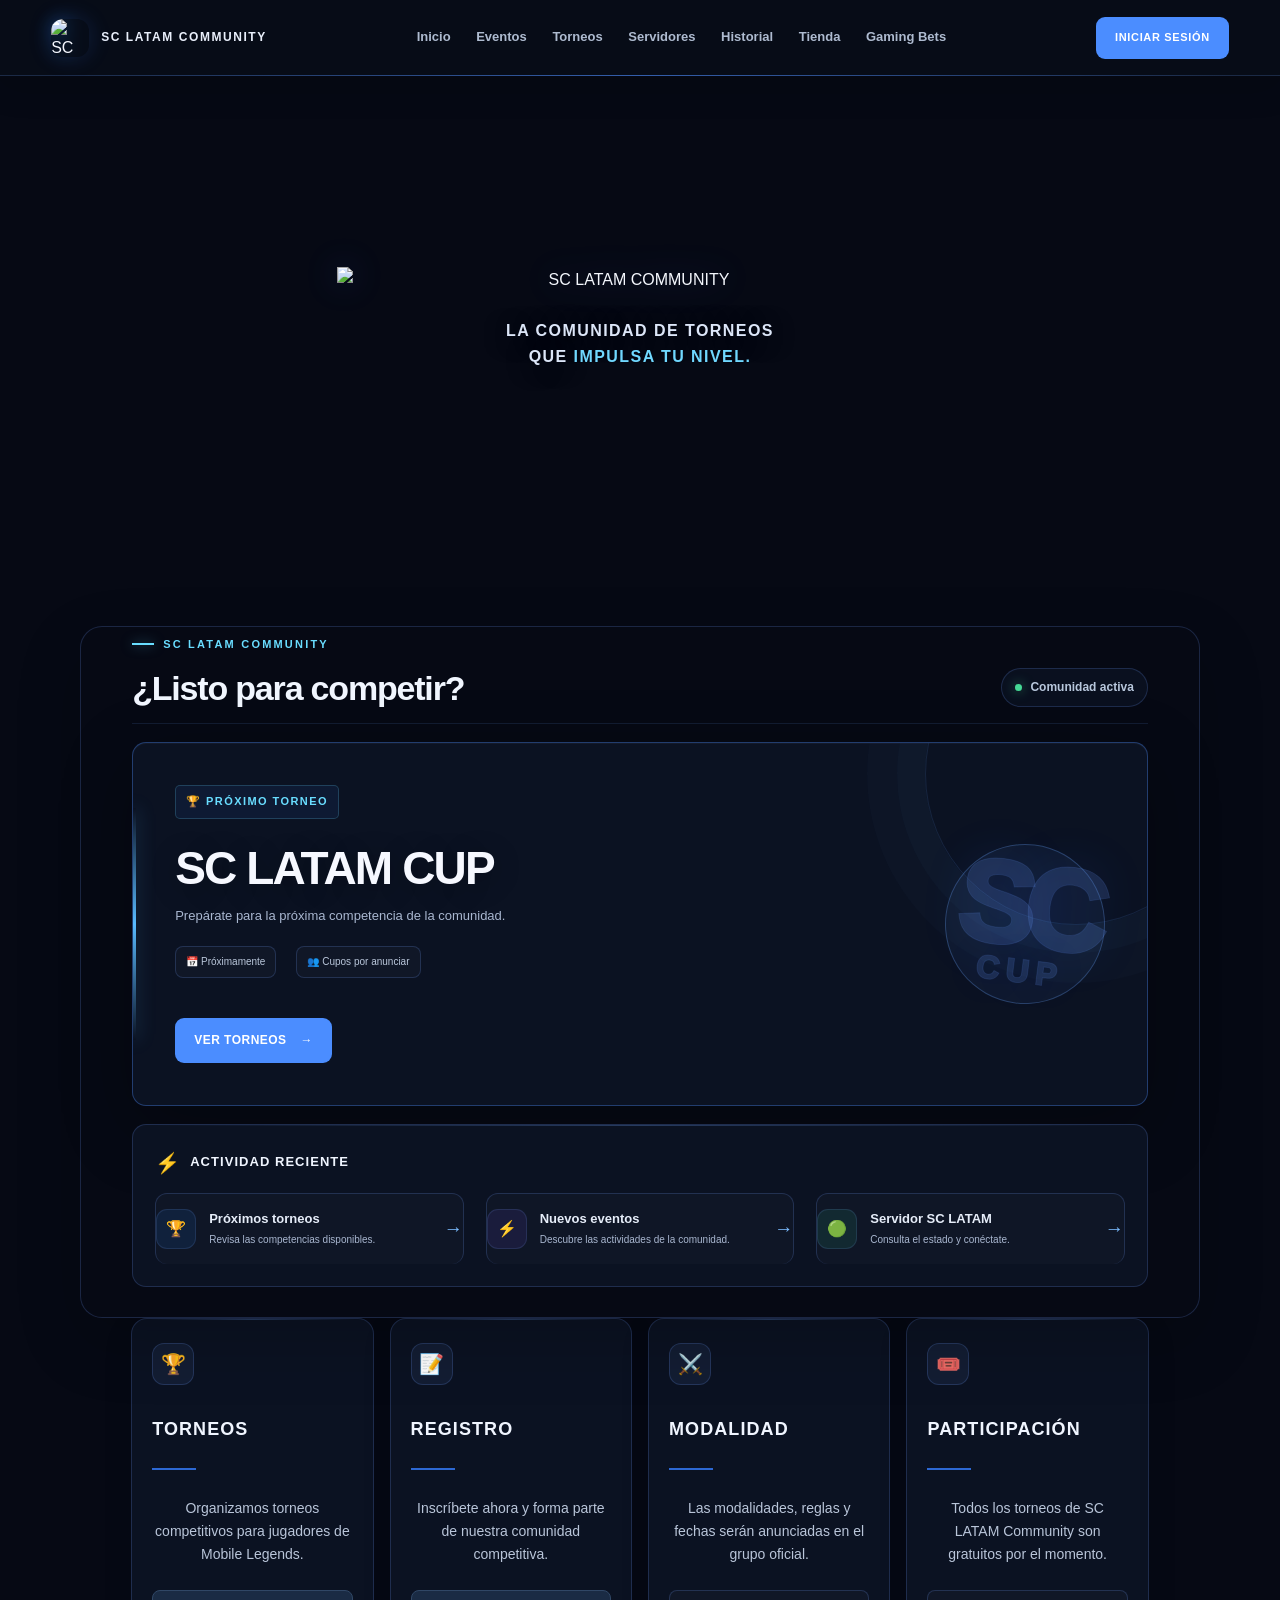
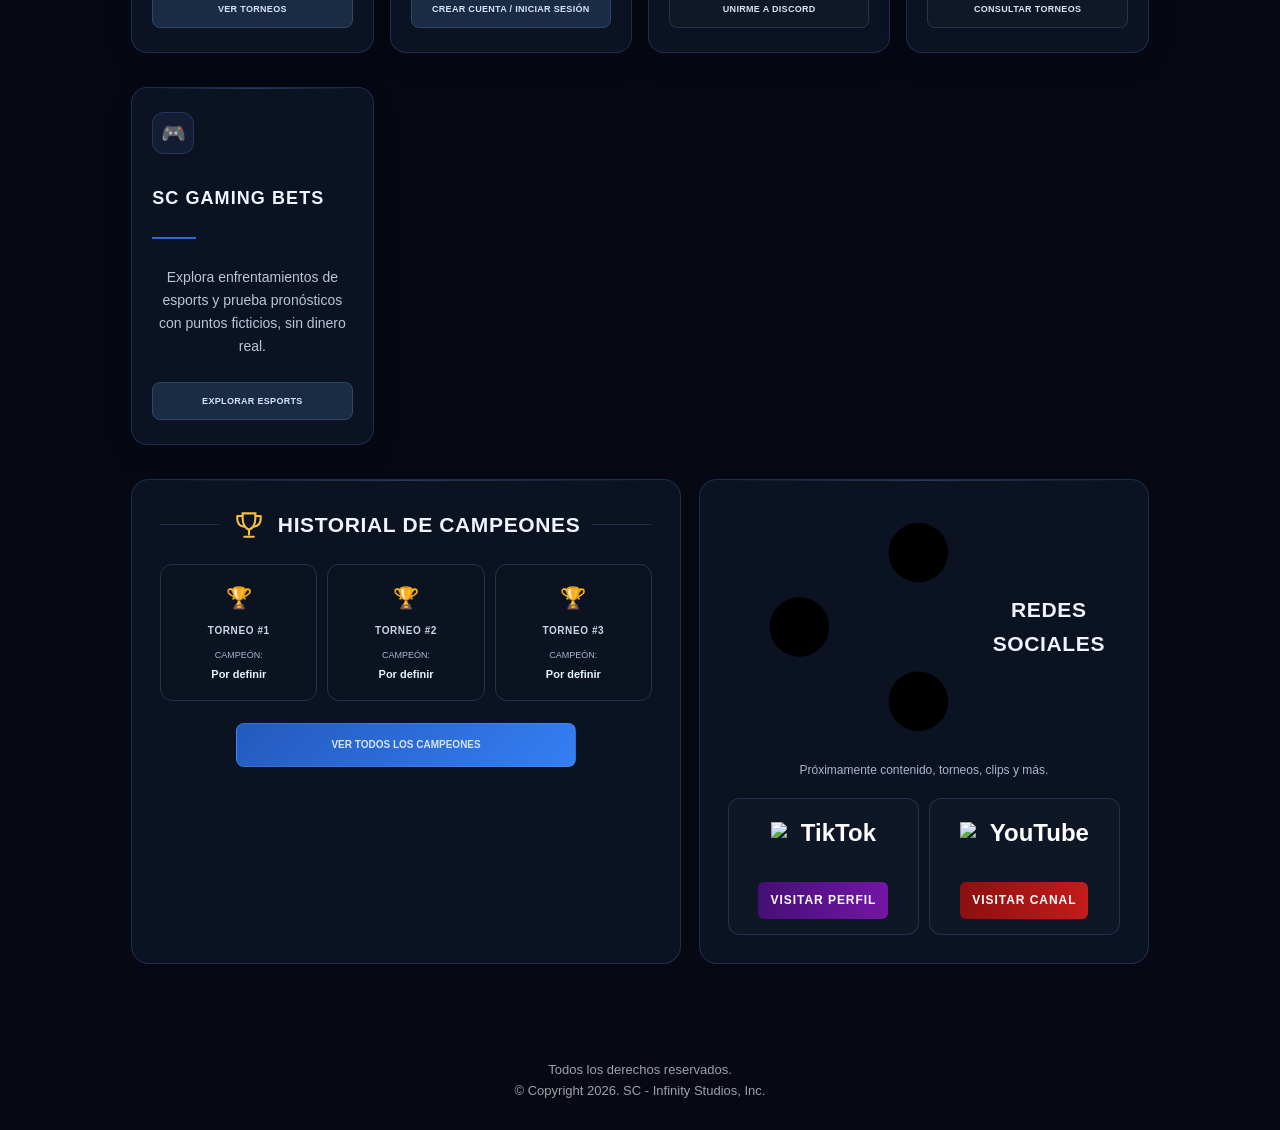
==== commit f01f38e8: "Integrate Gaming Bets into community homepage" ====
--- a/index.html
+++ b/index.html
@@ -15,7 +15,7 @@
   <link rel="stylesheet" href="style.css"><link rel="stylesheet" href="panel-headers.css"><link rel="stylesheet" href="mobile.css"><link rel="stylesheet" href="registration.css"><link rel="stylesheet" href="design-refresh.css">
 </head>
 <body>
-<header><div class="logo"><img src="logo.png" alt="SC LATAM Community"><span>SC LATAM COMMUNITY</span></div><nav><a href="index.html">Inicio</a><a href="./eventos.html">Eventos</a><a href="./torneos.html">Torneos</a><a href="./servidores.html">Servidores</a><a href="./historial.html">Historial</a><a href="./tienda.html">Tienda</a></nav><div class="account-nav" id="accountNav"><a class="btn-header" id="accountNavButton" href="cuenta.html">INICIAR SESIÓN</a><div class="account-nav-menu" id="accountNavMenu" hidden><div class="account-menu-profile"><span class="account-menu-avatar" aria-hidden="true"><img id="accountNavAvatar" alt="" hidden><span id="accountNavInitials">SC</span></span><div class="account-menu-identity"><strong id="accountNavDisplayName">SC LATAM ID</strong><span id="accountNavEmail">Sesión activa</span><small>MIEMBRO DE LA COMUNIDAD</small></div></div><div class="account-menu-divider"></div><a href="cuenta.html"><span class="account-menu-icon" aria-hidden="true">👤</span><span><strong>Mi cuenta</strong><small>Perfil y sesión</small></span><b aria-hidden="true">›</b></a><a href="admin.html" id="accountAdminLink" hidden><span class="account-menu-icon" aria-hidden="true">🛡️</span><span><strong>SC Admin</strong><small>Administración</small></span><b aria-hidden="true">›</b></a><div class="account-menu-divider"></div><button type="button" id="accountSignOut"><span class="account-menu-icon" aria-hidden="true">↪</span><span><strong>Cerrar sesión</strong><small>Salir de tu cuenta SC</small></span></button></div></div></header>
+<header><div class="logo"><img src="logo.png" alt="SC LATAM Community"><span>SC LATAM COMMUNITY</span></div><nav><a href="index.html">Inicio</a><a href="./eventos.html">Eventos</a><a href="./torneos.html">Torneos</a><a href="./servidores.html">Servidores</a><a href="./historial.html">Historial</a><a href="./tienda.html">Tienda</a><a href="./gaming-bets.html">Gaming Bets</a></nav><div class="account-nav" id="accountNav"><a class="btn-header" id="accountNavButton" href="cuenta.html">INICIAR SESIÓN</a><div class="account-nav-menu" id="accountNavMenu" hidden><div class="account-menu-profile"><span class="account-menu-avatar" aria-hidden="true"><img id="accountNavAvatar" alt="" hidden><span id="accountNavInitials">SC</span></span><div class="account-menu-identity"><strong id="accountNavDisplayName">SC LATAM ID</strong><span id="accountNavEmail">Sesión activa</span><small>MIEMBRO DE LA COMUNIDAD</small></div></div><div class="account-menu-divider"></div><a href="cuenta.html"><span class="account-menu-icon" aria-hidden="true">👤</span><span><strong>Mi cuenta</strong><small>Perfil y sesión</small></span><b aria-hidden="true">›</b></a><a href="admin.html" id="accountAdminLink" hidden><span class="account-menu-icon" aria-hidden="true">🛡️</span><span><strong>SC Admin</strong><small>Administración</small></span><b aria-hidden="true">›</b></a><div class="account-menu-divider"></div><button type="button" id="accountSignOut"><span class="account-menu-icon" aria-hidden="true">↪</span><span><strong>Cerrar sesión</strong><small>Salir de tu cuenta SC</small></span></button></div></div></header>
 <main class="home-page"><section id="inicio" class="hero home-hero"><div class="hero-content home-hero-content"><div class="hero-logo home-title"><h1>SC</h1><h2>LATAM COMMUNITY</h2><img class="mobile-sc-logo" src="hero-sc-logo.svg" alt="SC LATAM COMMUNITY"></div><p class="slogan home-slogan">LA COMUNIDAD DE TORNEOS<br>QUE <span>IMPULSA TU NIVEL.</span></p></div></section>
 <section class="app-dashboard" aria-label="Resumen SC LATAM">
   <div class="dashboard-heading">
@@ -53,6 +53,7 @@
   </div>
 </section>
 <section id="torneos" class="cards home-cards"><article class="card home-card tournament-card"><div class="icon">🏆</div><h2>TORNEOS</h2><div class="card-line"></div><p>Organizamos torneos competitivos para jugadores de Mobile Legends.</p><a class="card-action purple-action" href="torneos.html">VER TORNEOS</a></article><article class="card home-card register-card"><div class="icon">📝</div><h2>REGISTRO</h2><div class="card-line"></div><p>Inscríbete ahora y forma parte de nuestra comunidad competitiva.</p><a class="card-action blue-action" href="cuenta.html">CREAR CUENTA / INICIAR SESIÓN</a></article><article class="card home-card mode-card"><div class="icon">⚔️</div><h2>MODALIDAD</h2><div class="card-line"></div><p>Las modalidades, reglas y fechas serán anunciadas en el grupo oficial.</p><a class="card-action green-action" href="https://discord.gg/fuq5bpmAvw" target="_blank" rel="noopener noreferrer">UNIRME A DISCORD</a></article><article class="card home-card participation-card"><div class="icon">🎟️</div><h2>PARTICIPACIÓN</h2><div class="card-line"></div><p>Todos los torneos de SC LATAM Community son gratuitos por el momento.</p><a class="card-action gold-action" href="torneos.html">CONSULTAR TORNEOS</a></article></section>
+<section class="cards home-cards"><article class="card home-card"><div class="icon">🎮</div><h2>SC GAMING BETS</h2><div class="card-line"></div><p>Explora enfrentamientos de esports y prueba pronósticos con puntos ficticios, sin dinero real.</p><a class="card-action blue-action" href="gaming-bets.html">EXPLORAR ESPORTS</a></article></section>
 <div class="home-bottom"><section id="historial" class="champions home-panel champions-panel"><div class="panel-title champions-title"><span class="champion-title-line"></span><svg class="champion-title-icon" aria-hidden="true" viewBox="0 0 64 64" width="34" height="34"><path d="M20 10h24v9c0 11-5 19-12 22-7-3-12-11-12-22V10z" fill="none" stroke="#f2bd42" stroke-width="4"/><path d="M20 15H10v5c0 9 5 14 13 15M44 15h10v5c0 9-5 14-13 15M32 41v9M23 54h18" fill="none" stroke="#f2bd42" stroke-width="4" stroke-linecap="round" stroke-linejoin="round"/></svg><h2>HISTORIAL DE CAMPEONES</h2><span class="champion-title-line"></span></div><div class="champions-grid"><div class="champion-card"><div class="champion-icon">🏆</div><h3>TORNEO #1</h3><p>CAMPEÓN:</p><strong>Por definir</strong></div><div class="champion-card"><div class="champion-icon">🏆</div><h3>TORNEO #2</h3><p>CAMPEÓN:</p><strong>Por definir</strong></div><div class="champion-card"><div class="champion-icon">🏆</div><h3>TORNEO #3</h3><p>CAMPEÓN:</p><strong>Por definir</strong></div></div><a href="historial.html" class="panel-action">VER TODOS LOS CAMPEONES</a></section><section class="social home-panel social-panel"><div class="panel-title social-title"><span class="social-title-line"></span><svg class="social-share-icon" aria-hidden="true" viewBox="0 0 64 64"><circle cx="48" cy="12" r="8"/><circle cx="16" cy="32" r="8"/><circle cx="48" cy="52" r="8"/><path d="M23 28L41 17M23 36l18 11"/></svg><h2>REDES SOCIALES</h2><span class="social-title-line"></span></div><p class="social-subtitle">Próximamente contenido, torneos, clips y más.</p><div class="social-box"><a class="social-card tiktok-card" href="https://www.tiktok.com/@sc.latamcommunity" target="_blank" rel="noopener noreferrer"><strong class="social-brand"><img class="tiktok-logo" src="tiktok-logo.svg" alt="TikTok"><span class="brand-name">TikTok</span></strong><span class="social-coming">VISITAR PERFIL</span></a><a class="social-card youtube-card" href="https://www.youtube.com/@SC.LATAMCommunity" target="_blank" rel="noopener noreferrer"><strong class="social-brand"><img class="youtube-logo" src="youtube-logo.svg" alt="YouTube"><span class="brand-name">YouTube</span></strong><span class="social-coming">VISITAR CANAL</span></a></div></section></div></main>
 <footer><p>Todos los derechos reservados.</p><p>© Copyright 2026. SC - Infinity Studios, Inc.</p></footer>
 <section id="registro" class="registration-page"><div class="registration-shell"><h1>SC LATAM Community</h1><p class="registration-subtitle">Sistema de Registro</p><form class="registration-form" action="https://docs.google.com/forms/d/e/1FAIpQLSdM2LzJbzBGBAc528G3gLYXSKrgButOrbVkXNLV12big1pUag/formResponse" method="POST" target="hidden_iframe" onsubmit="enviarExito()"><input type="text" name="entry.152652370" placeholder="Nombre Completo" required><input type="text" name="entry.1413538207" placeholder="ID o Usuario del Juego" required><input type="text" name="entry.593121812" placeholder="Teléfono o Correo" required><button class="registration-submit" type="submit">🚀 Enviar Inscripción</button></form><div id="successMessage" class="registration-success">🎉 Registro enviado con éxito</div><div class="registration-social"><a class="discord-btn" href="https://discord.gg/fuq5bpmAvw" target="_blank"><span>Discord</span></a><a class="whatsapp-btn" href="https://whatsapp.com/channel/0029VbDvqFuJUM2XckjfVR2r" target="_blank"><span>WhatsApp</span></a></div><iframe name="hidden_iframe" style="display:none"></iframe><a class="registration-back" href="index.html" onclick="return volverInicioDesdeRegistro();">⬅ VOLVER AL INICIO</a></div></section>
@@ -190,4 +191,11 @@
 }
 initAccountNav();
 </script>
+<nav class="mobile-bottom-nav" aria-label="Navegación principal">
+<a href="index.html" class="active"><svg viewBox="0 0 24 24" aria-hidden="true"><path d="M3 11.5 12 4l9 7.5"/><path d="M5.5 10.5V20h13v-9.5"/><path d="M9.5 20v-5h5v5"/></svg><span>Inicio</span></a>
+<a href="eventos.html" class=""><svg viewBox="0 0 24 24" aria-hidden="true"><rect x="3.5" y="4.5" width="17" height="16" rx="3"/><path d="M7 3v4M17 3v4M3.5 9h17"/><path d="m8 14 2 2 5-5"/></svg><span>Eventos</span></a>
+<a href="torneos.html" class=""><svg viewBox="0 0 24 24" aria-hidden="true"><path d="M7 4h10v5c0 4-2 6-5 7-3-1-5-3-5-7V4Z"/><path d="M7 6H3.5v2c0 3 1.5 4.5 4.5 5M17 6h3.5v2c0 3-1.5 4.5-4.5 5M12 16v4M8.5 21h7"/></svg><span>Torneos</span></a>
+<a href="servidores.html" class=""><svg viewBox="0 0 24 24" aria-hidden="true"><rect x="4" y="3.5" width="16" height="6" rx="2"/><rect x="4" y="14.5" width="16" height="6" rx="2"/><path d="M8 6.5h.01M8 17.5h.01M11 6.5h5M11 17.5h5"/></svg><span>Servidores</span></a>
+<a href="historial.html" class=""><svg viewBox="0 0 24 24" aria-hidden="true"><rect x="4" y="3.5" width="16" height="17" rx="2.5"/><path d="M8 8h8M8 12h8M8 16h5"/></svg><span>Historial</span></a>
+</nav>
 </body></html>
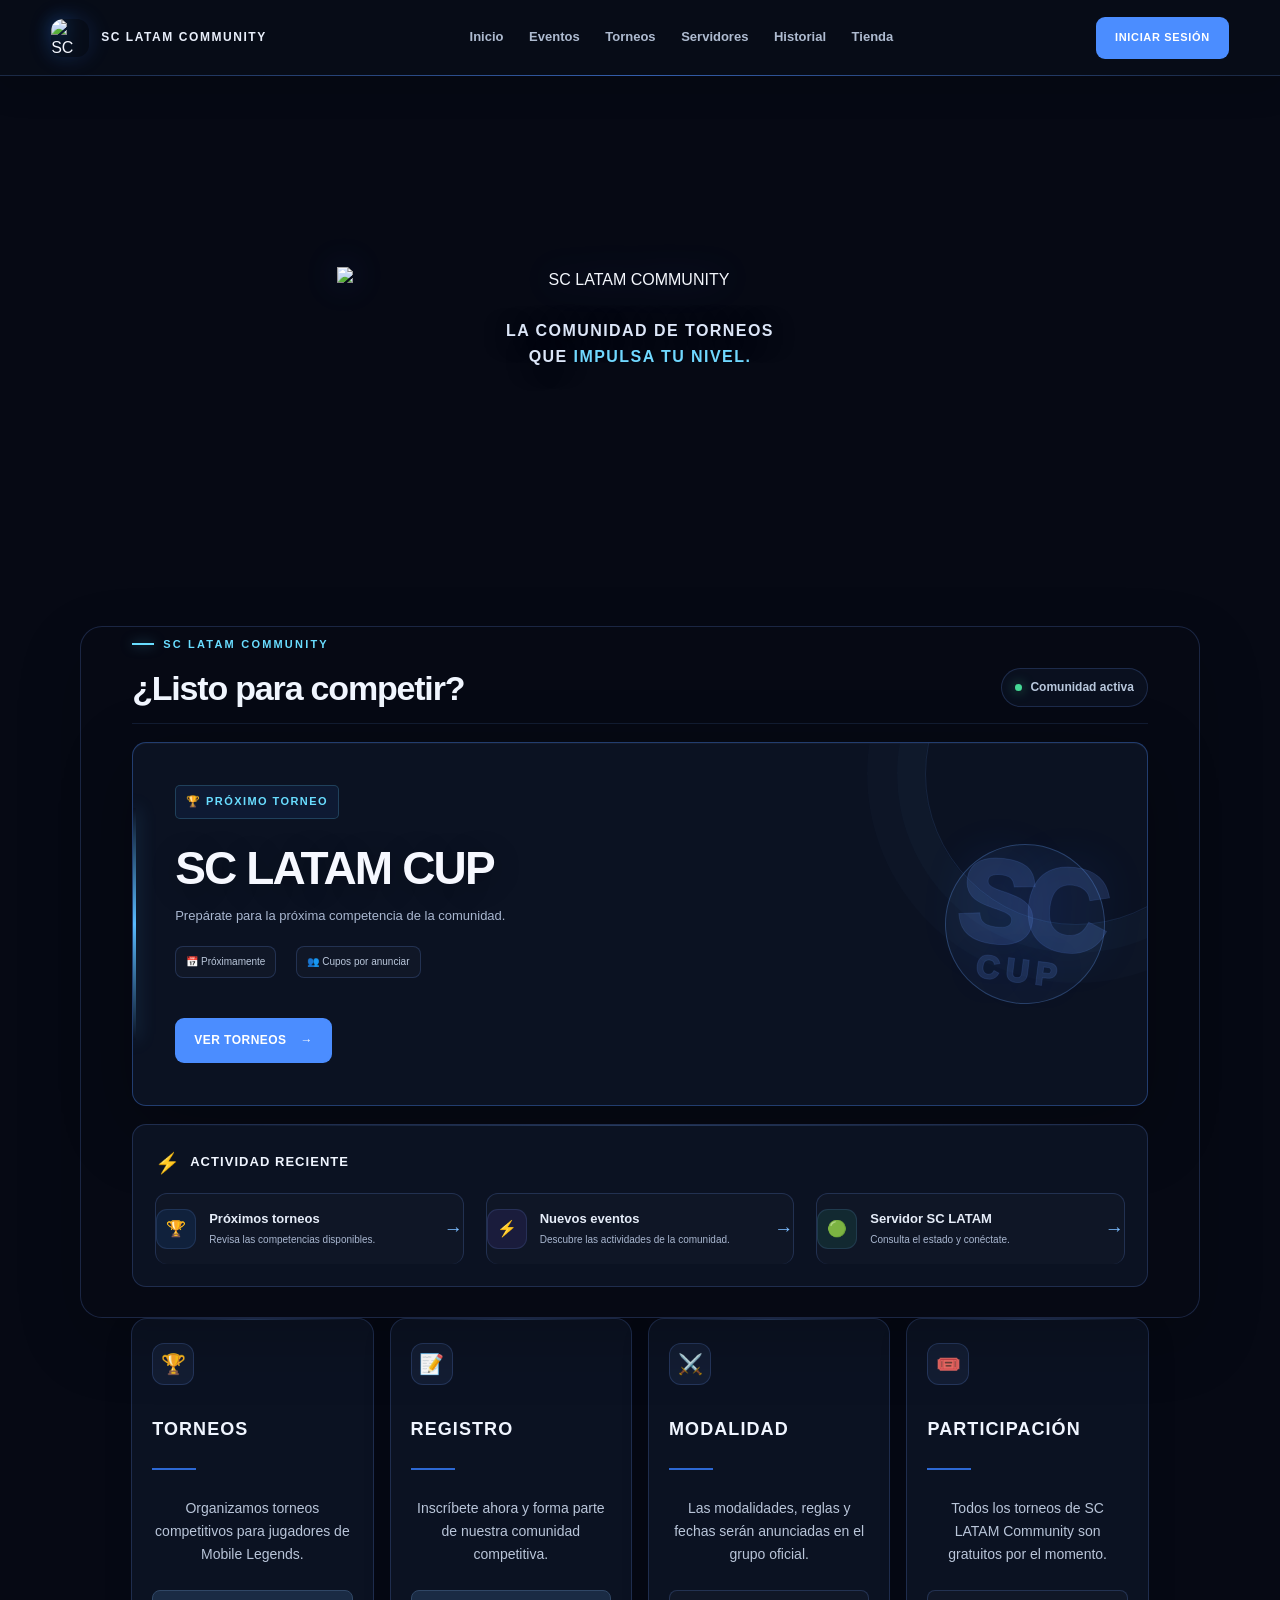
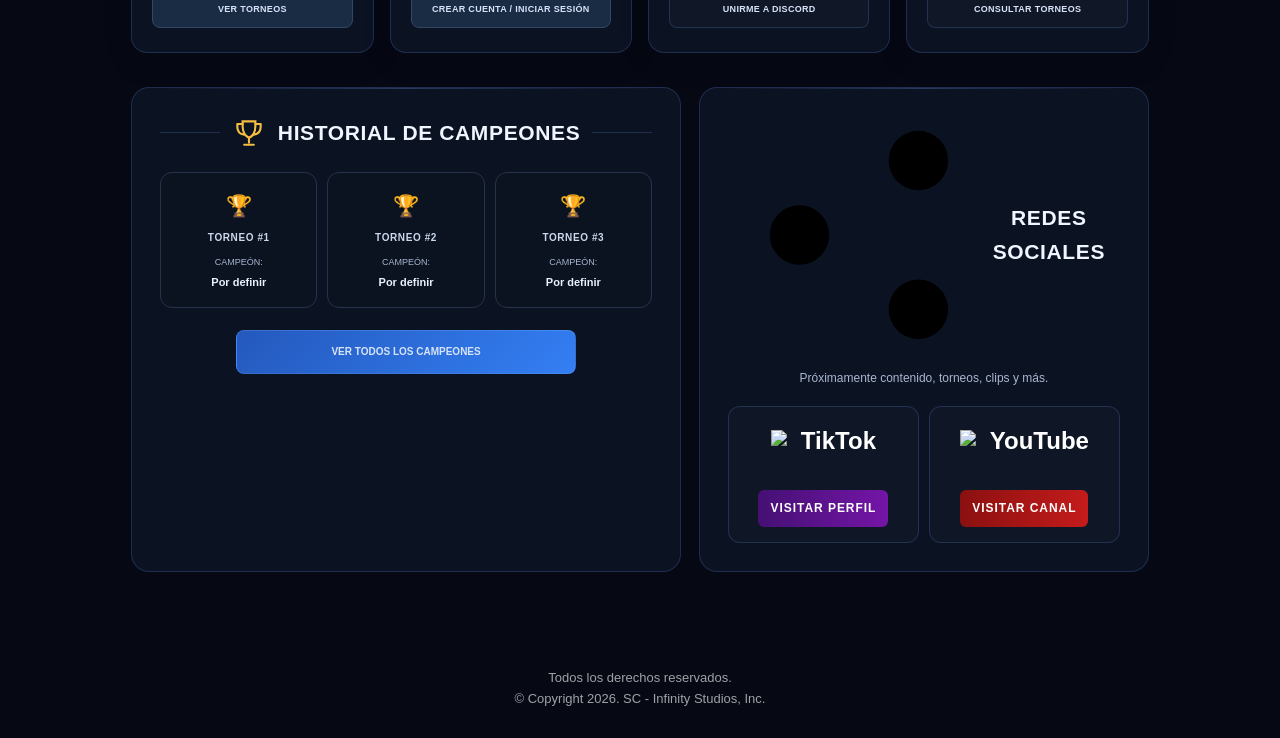
==== commit 28db3246: "Remove Gaming Bets navigation and homepage section" ====
--- a/index.html
+++ b/index.html
@@ -15,7 +15,7 @@
   <link rel="stylesheet" href="style.css"><link rel="stylesheet" href="panel-headers.css"><link rel="stylesheet" href="mobile.css"><link rel="stylesheet" href="registration.css"><link rel="stylesheet" href="design-refresh.css">
 </head>
 <body>
-<header><div class="logo"><img src="logo.png" alt="SC LATAM Community"><span>SC LATAM COMMUNITY</span></div><nav><a href="index.html">Inicio</a><a href="./eventos.html">Eventos</a><a href="./torneos.html">Torneos</a><a href="./servidores.html">Servidores</a><a href="./historial.html">Historial</a><a href="./tienda.html">Tienda</a><a href="./gaming-bets.html">Gaming Bets</a></nav><div class="account-nav" id="accountNav"><a class="btn-header" id="accountNavButton" href="cuenta.html">INICIAR SESIÓN</a><div class="account-nav-menu" id="accountNavMenu" hidden><div class="account-menu-profile"><span class="account-menu-avatar" aria-hidden="true"><img id="accountNavAvatar" alt="" hidden><span id="accountNavInitials">SC</span></span><div class="account-menu-identity"><strong id="accountNavDisplayName">SC LATAM ID</strong><span id="accountNavEmail">Sesión activa</span><small>MIEMBRO DE LA COMUNIDAD</small></div></div><div class="account-menu-divider"></div><a href="cuenta.html"><span class="account-menu-icon" aria-hidden="true">👤</span><span><strong>Mi cuenta</strong><small>Perfil y sesión</small></span><b aria-hidden="true">›</b></a><a href="admin.html" id="accountAdminLink" hidden><span class="account-menu-icon" aria-hidden="true">🛡️</span><span><strong>SC Admin</strong><small>Administración</small></span><b aria-hidden="true">›</b></a><div class="account-menu-divider"></div><button type="button" id="accountSignOut"><span class="account-menu-icon" aria-hidden="true">↪</span><span><strong>Cerrar sesión</strong><small>Salir de tu cuenta SC</small></span></button></div></div></header>
+<header><div class="logo"><img src="logo.png" alt="SC LATAM Community"><span>SC LATAM COMMUNITY</span></div><nav><a href="index.html">Inicio</a><a href="./eventos.html">Eventos</a><a href="./torneos.html">Torneos</a><a href="./servidores.html">Servidores</a><a href="./historial.html">Historial</a><a href="./tienda.html">Tienda</a></nav><div class="account-nav" id="accountNav"><a class="btn-header" id="accountNavButton" href="cuenta.html">INICIAR SESIÓN</a><div class="account-nav-menu" id="accountNavMenu" hidden><div class="account-menu-profile"><span class="account-menu-avatar" aria-hidden="true"><img id="accountNavAvatar" alt="" hidden><span id="accountNavInitials">SC</span></span><div class="account-menu-identity"><strong id="accountNavDisplayName">SC LATAM ID</strong><span id="accountNavEmail">Sesión activa</span><small>MIEMBRO DE LA COMUNIDAD</small></div></div><div class="account-menu-divider"></div><a href="cuenta.html"><span class="account-menu-icon" aria-hidden="true">👤</span><span><strong>Mi cuenta</strong><small>Perfil y sesión</small></span><b aria-hidden="true">›</b></a><a href="admin.html" id="accountAdminLink" hidden><span class="account-menu-icon" aria-hidden="true">🛡️</span><span><strong>SC Admin</strong><small>Administración</small></span><b aria-hidden="true">›</b></a><div class="account-menu-divider"></div><button type="button" id="accountSignOut"><span class="account-menu-icon" aria-hidden="true">↪</span><span><strong>Cerrar sesión</strong><small>Salir de tu cuenta SC</small></span></button></div></div></header>
 <main class="home-page"><section id="inicio" class="hero home-hero"><div class="hero-content home-hero-content"><div class="hero-logo home-title"><h1>SC</h1><h2>LATAM COMMUNITY</h2><img class="mobile-sc-logo" src="hero-sc-logo.svg" alt="SC LATAM COMMUNITY"></div><p class="slogan home-slogan">LA COMUNIDAD DE TORNEOS<br>QUE <span>IMPULSA TU NIVEL.</span></p></div></section>
 <section class="app-dashboard" aria-label="Resumen SC LATAM">
   <div class="dashboard-heading">
@@ -53,7 +53,7 @@
   </div>
 </section>
 <section id="torneos" class="cards home-cards"><article class="card home-card tournament-card"><div class="icon">🏆</div><h2>TORNEOS</h2><div class="card-line"></div><p>Organizamos torneos competitivos para jugadores de Mobile Legends.</p><a class="card-action purple-action" href="torneos.html">VER TORNEOS</a></article><article class="card home-card register-card"><div class="icon">📝</div><h2>REGISTRO</h2><div class="card-line"></div><p>Inscríbete ahora y forma parte de nuestra comunidad competitiva.</p><a class="card-action blue-action" href="cuenta.html">CREAR CUENTA / INICIAR SESIÓN</a></article><article class="card home-card mode-card"><div class="icon">⚔️</div><h2>MODALIDAD</h2><div class="card-line"></div><p>Las modalidades, reglas y fechas serán anunciadas en el grupo oficial.</p><a class="card-action green-action" href="https://discord.gg/fuq5bpmAvw" target="_blank" rel="noopener noreferrer">UNIRME A DISCORD</a></article><article class="card home-card participation-card"><div class="icon">🎟️</div><h2>PARTICIPACIÓN</h2><div class="card-line"></div><p>Todos los torneos de SC LATAM Community son gratuitos por el momento.</p><a class="card-action gold-action" href="torneos.html">CONSULTAR TORNEOS</a></article></section>
-<section class="cards home-cards"><article class="card home-card"><div class="icon">🎮</div><h2>SC GAMING BETS</h2><div class="card-line"></div><p>Explora enfrentamientos de esports y prueba pronósticos con puntos ficticios, sin dinero real.</p><a class="card-action blue-action" href="gaming-bets.html">EXPLORAR ESPORTS</a></article></section>
+
 <div class="home-bottom"><section id="historial" class="champions home-panel champions-panel"><div class="panel-title champions-title"><span class="champion-title-line"></span><svg class="champion-title-icon" aria-hidden="true" viewBox="0 0 64 64" width="34" height="34"><path d="M20 10h24v9c0 11-5 19-12 22-7-3-12-11-12-22V10z" fill="none" stroke="#f2bd42" stroke-width="4"/><path d="M20 15H10v5c0 9 5 14 13 15M44 15h10v5c0 9-5 14-13 15M32 41v9M23 54h18" fill="none" stroke="#f2bd42" stroke-width="4" stroke-linecap="round" stroke-linejoin="round"/></svg><h2>HISTORIAL DE CAMPEONES</h2><span class="champion-title-line"></span></div><div class="champions-grid"><div class="champion-card"><div class="champion-icon">🏆</div><h3>TORNEO #1</h3><p>CAMPEÓN:</p><strong>Por definir</strong></div><div class="champion-card"><div class="champion-icon">🏆</div><h3>TORNEO #2</h3><p>CAMPEÓN:</p><strong>Por definir</strong></div><div class="champion-card"><div class="champion-icon">🏆</div><h3>TORNEO #3</h3><p>CAMPEÓN:</p><strong>Por definir</strong></div></div><a href="historial.html" class="panel-action">VER TODOS LOS CAMPEONES</a></section><section class="social home-panel social-panel"><div class="panel-title social-title"><span class="social-title-line"></span><svg class="social-share-icon" aria-hidden="true" viewBox="0 0 64 64"><circle cx="48" cy="12" r="8"/><circle cx="16" cy="32" r="8"/><circle cx="48" cy="52" r="8"/><path d="M23 28L41 17M23 36l18 11"/></svg><h2>REDES SOCIALES</h2><span class="social-title-line"></span></div><p class="social-subtitle">Próximamente contenido, torneos, clips y más.</p><div class="social-box"><a class="social-card tiktok-card" href="https://www.tiktok.com/@sc.latamcommunity" target="_blank" rel="noopener noreferrer"><strong class="social-brand"><img class="tiktok-logo" src="tiktok-logo.svg" alt="TikTok"><span class="brand-name">TikTok</span></strong><span class="social-coming">VISITAR PERFIL</span></a><a class="social-card youtube-card" href="https://www.youtube.com/@SC.LATAMCommunity" target="_blank" rel="noopener noreferrer"><strong class="social-brand"><img class="youtube-logo" src="youtube-logo.svg" alt="YouTube"><span class="brand-name">YouTube</span></strong><span class="social-coming">VISITAR CANAL</span></a></div></section></div></main>
 <footer><p>Todos los derechos reservados.</p><p>© Copyright 2026. SC - Infinity Studios, Inc.</p></footer>
 <section id="registro" class="registration-page"><div class="registration-shell"><h1>SC LATAM Community</h1><p class="registration-subtitle">Sistema de Registro</p><form class="registration-form" action="https://docs.google.com/forms/d/e/1FAIpQLSdM2LzJbzBGBAc528G3gLYXSKrgButOrbVkXNLV12big1pUag/formResponse" method="POST" target="hidden_iframe" onsubmit="enviarExito()"><input type="text" name="entry.152652370" placeholder="Nombre Completo" required><input type="text" name="entry.1413538207" placeholder="ID o Usuario del Juego" required><input type="text" name="entry.593121812" placeholder="Teléfono o Correo" required><button class="registration-submit" type="submit">🚀 Enviar Inscripción</button></form><div id="successMessage" class="registration-success">🎉 Registro enviado con éxito</div><div class="registration-social"><a class="discord-btn" href="https://discord.gg/fuq5bpmAvw" target="_blank"><span>Discord</span></a><a class="whatsapp-btn" href="https://whatsapp.com/channel/0029VbDvqFuJUM2XckjfVR2r" target="_blank"><span>WhatsApp</span></a></div><iframe name="hidden_iframe" style="display:none"></iframe><a class="registration-back" href="index.html" onclick="return volverInicioDesdeRegistro();">⬅ VOLVER AL INICIO</a></div></section>
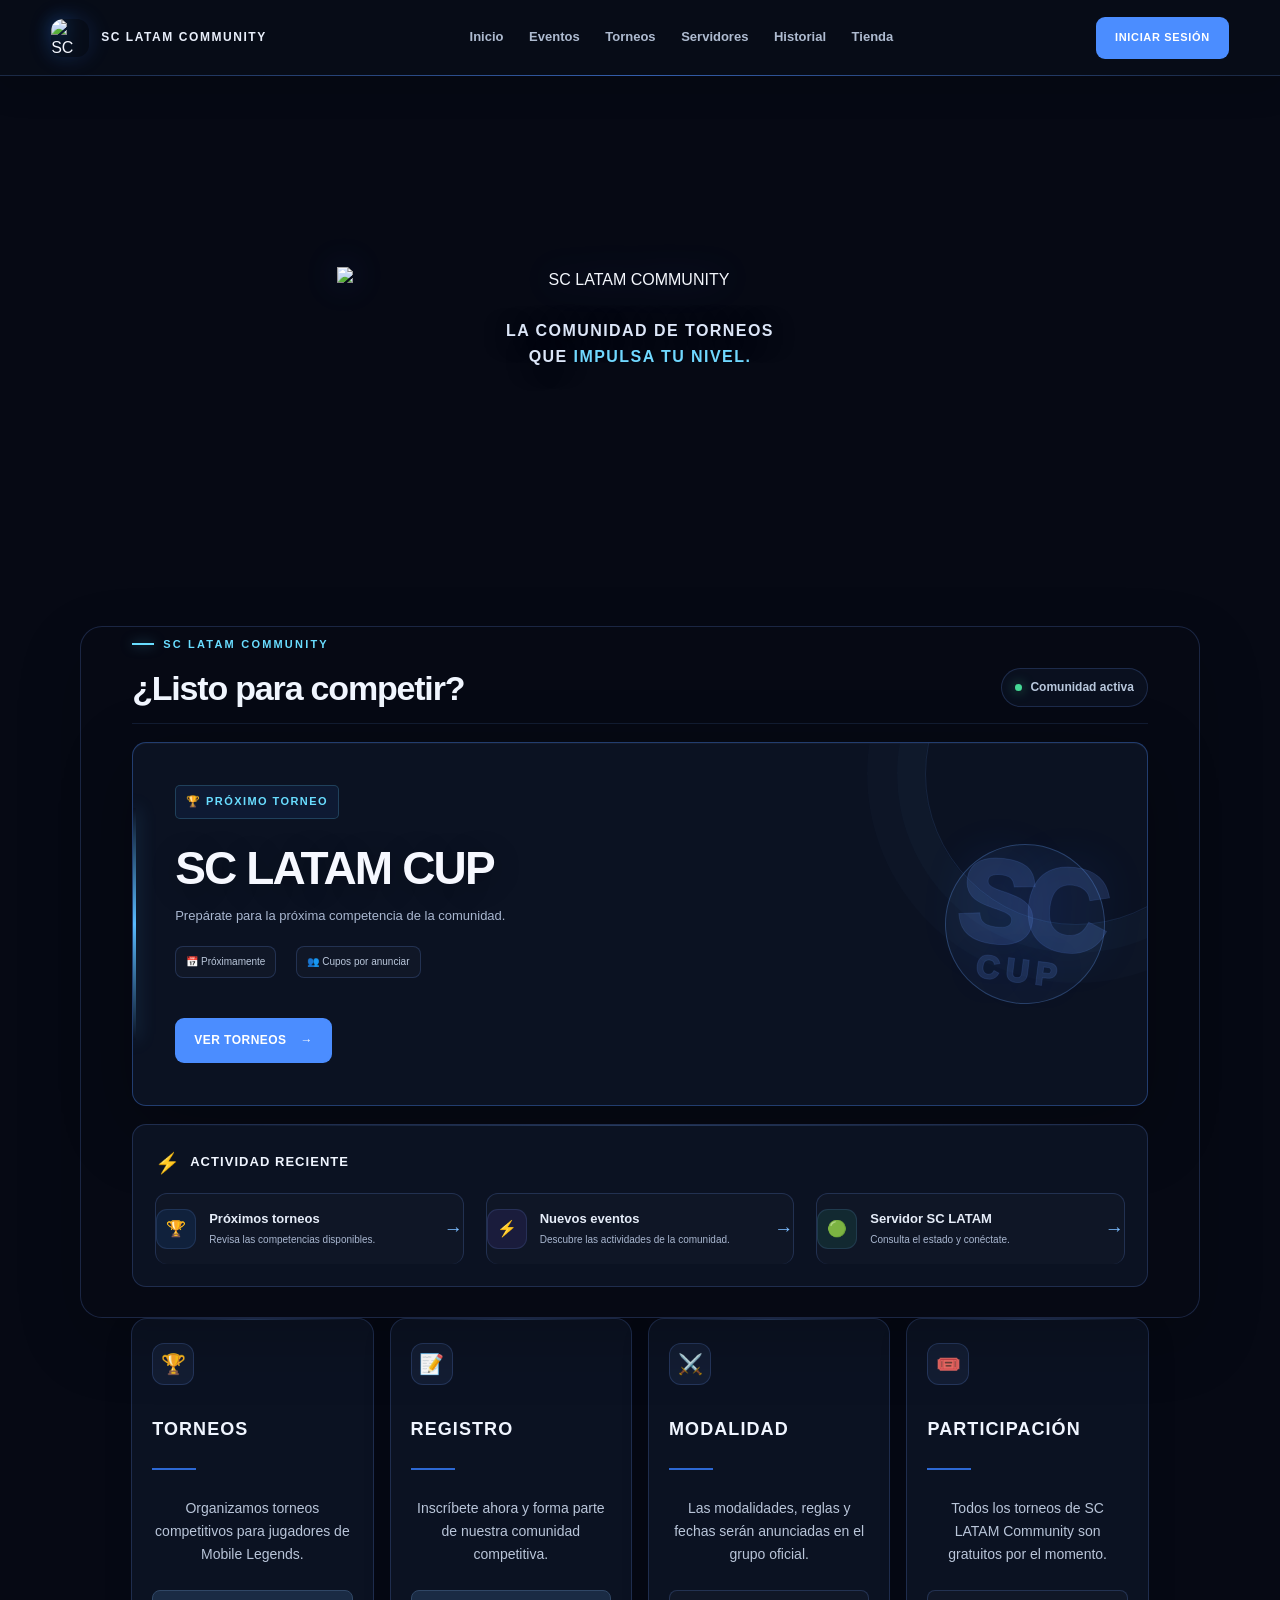
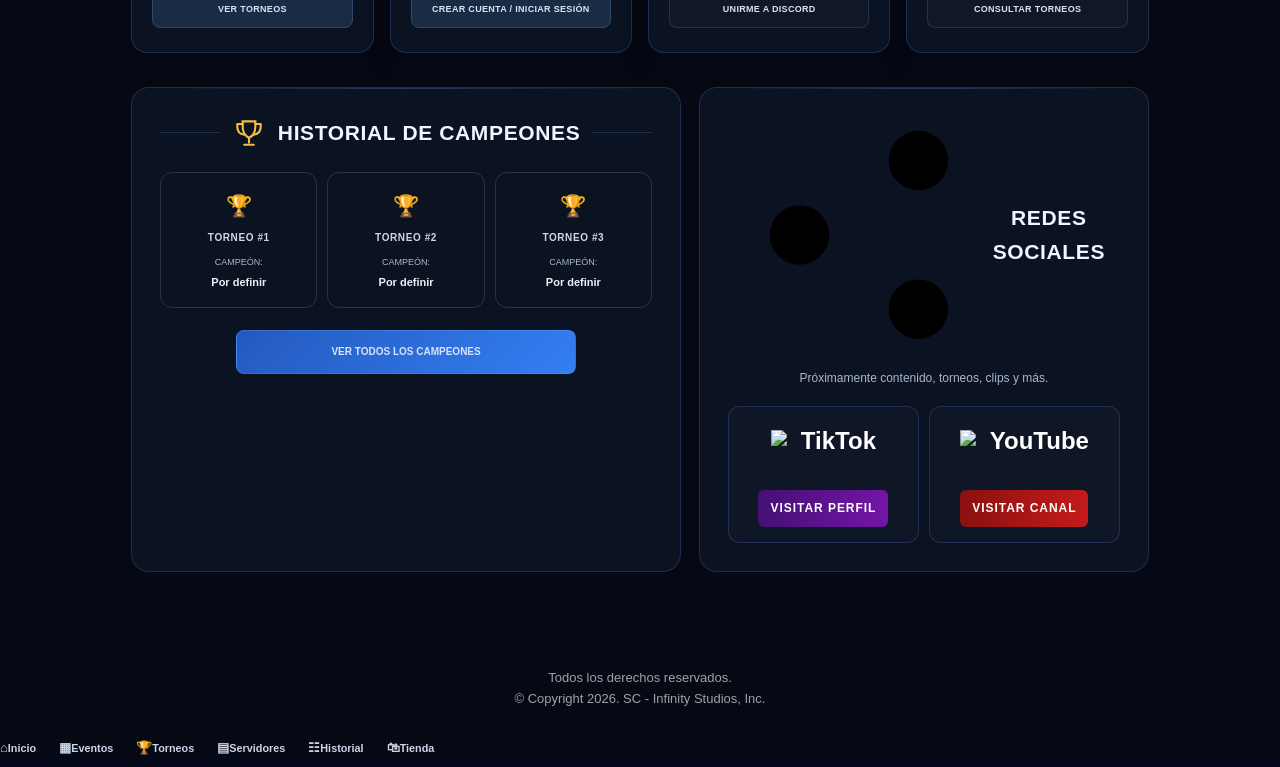
==== commit 3f9b82ff: "Match mobile navigation to store design" ====
--- a/index.html
+++ b/index.html
@@ -191,11 +191,5 @@
 }
 initAccountNav();
 </script>
-<nav class="mobile-bottom-nav" aria-label="Navegación principal">
-<a href="index.html" class="active"><svg viewBox="0 0 24 24" aria-hidden="true"><path d="M3 11.5 12 4l9 7.5"/><path d="M5.5 10.5V20h13v-9.5"/><path d="M9.5 20v-5h5v5"/></svg><span>Inicio</span></a>
-<a href="eventos.html" class=""><svg viewBox="0 0 24 24" aria-hidden="true"><rect x="3.5" y="4.5" width="17" height="16" rx="3"/><path d="M7 3v4M17 3v4M3.5 9h17"/><path d="m8 14 2 2 5-5"/></svg><span>Eventos</span></a>
-<a href="torneos.html" class=""><svg viewBox="0 0 24 24" aria-hidden="true"><path d="M7 4h10v5c0 4-2 6-5 7-3-1-5-3-5-7V4Z"/><path d="M7 6H3.5v2c0 3 1.5 4.5 4.5 5M17 6h3.5v2c0 3-1.5 4.5-4.5 5M12 16v4M8.5 21h7"/></svg><span>Torneos</span></a>
-<a href="servidores.html" class=""><svg viewBox="0 0 24 24" aria-hidden="true"><rect x="4" y="3.5" width="16" height="6" rx="2"/><rect x="4" y="14.5" width="16" height="6" rx="2"/><path d="M8 6.5h.01M8 17.5h.01M11 6.5h5M11 17.5h5"/></svg><span>Servidores</span></a>
-<a href="historial.html" class=""><svg viewBox="0 0 24 24" aria-hidden="true"><rect x="4" y="3.5" width="16" height="17" rx="2.5"/><path d="M8 8h8M8 12h8M8 16h5"/></svg><span>Historial</span></a>
-</nav>
+<nav class="sc-mobile-bottom-nav" aria-label="Navegación móvil"><a href="index.html" aria-current="page"><span aria-hidden="true">⌂</span><small>Inicio</small></a><a href="eventos.html"><span aria-hidden="true">▦</span><small>Eventos</small></a><a href="torneos.html"><span aria-hidden="true">🏆</span><small>Torneos</small></a><a href="servidores.html"><span aria-hidden="true">▤</span><small>Servidores</small></a><a href="historial.html"><span aria-hidden="true">☷</span><small>Historial</small></a><a href="tienda.html"><span aria-hidden="true">🛍</span><small>Tienda</small></a></nav>
 </body></html>
--- a/mobile.css
+++ b/mobile.css
@@ -365,3 +365,144 @@
   .minecraft-sc-logo-wrap img{width:clamp(110px,10vw,150px)!important}
   .minecraft-word{margin-top:10px!important}
 }
+
+/* Navegación móvil unificada: prevalece sobre reglas heredadas */
+@media(max-width:768px){
+  body{padding-bottom:104px!important}
+  header nav{display:none!important}
+  .mobile-bottom-nav{display:grid!important;grid-template-columns:repeat(6,minmax(0,1fr))!important;left:7px!important;right:7px!important;bottom:max(8px,env(safe-area-inset-bottom))!important;height:68px!important;padding:5px 2px!important}
+  .mobile-bottom-nav a{min-width:0!important;font-size:8px!important;gap:3px!important}
+  .mobile-bottom-nav svg{width:20px!important;height:20px!important;flex:0 0 20px}
+  .mobile-bottom-nav a span{font-size:8px!important;letter-spacing:-.1px}
+}
+
+
+/* ===== App WebView visual repair — Android mobile ===== */
+@media(max-width:768px){
+  /* Reserve space for Android's status bar so it never covers the header. */
+  header{
+    box-sizing:border-box!important;
+    padding:calc(max(26px,env(safe-area-inset-top))) 14px 12px!important;
+    min-height:94px!important;
+    grid-template-columns:minmax(0,1fr) auto!important;
+    column-gap:10px!important;
+    align-items:center!important;
+  }
+  header .logo{min-width:0!important;gap:9px!important}
+  header .logo img{width:40px!important;height:40px!important;max-width:40px!important;object-fit:contain!important;flex:0 0 40px}
+  header .logo span{
+    display:block!important;min-width:0!important;
+    font-size:clamp(9px,2.5vw,12px)!important;
+    line-height:1.25!important;letter-spacing:.045em!important;
+    white-space:normal!important;
+  }
+  header .account-nav{min-width:0!important;grid-column:2;grid-row:1}
+  header .btn-header{
+    min-height:42px!important;padding:0 13px!important;
+    font-size:10px!important;letter-spacing:.035em!important;
+    white-space:nowrap!important;border-radius:999px!important;
+  }
+
+  /* Remove the oversized empty hero area and keep the brand centered. */
+  .home-hero{
+    box-sizing:border-box!important;
+    min-height:clamp(330px,52svh,430px)!important;
+    height:auto!important;
+    padding:26px 16px 30px!important;
+    display:flex!important;align-items:center!important;justify-content:center!important;
+  }
+  .home-hero-content{padding:0!important;margin:auto!important}
+  .mobile-sc-logo{
+    display:block!important;width:min(68vw,270px)!important;
+    max-height:190px!important;height:auto!important;
+    object-fit:contain!important;margin:0 auto!important;left:0!important;
+  }
+  .home-slogan{
+    margin:20px auto 0!important;
+    font-size:clamp(12px,3.2vw,15px)!important;
+    line-height:1.65!important;letter-spacing:.075em!important;
+    text-align:center!important;
+  }
+
+  /* Keep the last card/action reachable above the fixed app navigation. */
+  body{
+    padding-top:0!important;
+    padding-bottom:calc(118px + env(safe-area-inset-bottom))!important;
+    scroll-padding-bottom:calc(118px + env(safe-area-inset-bottom))!important;
+  }
+  main.home-page{padding-bottom:24px!important}
+  .app-dashboard{margin-top:0!important;margin-bottom:22px!important}
+  .home-cards,.home-bottom{margin-bottom:22px!important}
+
+  /* Six equal destinations: no clipped labels or accidental fifth-column layout. */
+  .mobile-bottom-nav{
+    box-sizing:border-box!important;
+    grid-template-columns:repeat(6,minmax(0,1fr))!important;
+    left:8px!important;right:8px!important;
+    bottom:max(8px,env(safe-area-inset-bottom))!important;
+    height:68px!important;padding:5px 3px!important;
+  }
+  .mobile-bottom-nav a{
+    min-width:0!important;overflow:hidden!important;
+    gap:3px!important;padding:4px 1px!important;
+  }
+  .mobile-bottom-nav svg{width:20px!important;height:20px!important;flex:0 0 20px!important}
+  .mobile-bottom-nav a span{
+    display:block!important;max-width:100%!important;
+    overflow:hidden!important;text-overflow:clip!important;
+    font-size:clamp(7px,1.65vw,9px)!important;letter-spacing:-.025em!important;
+  }
+}
+@media(max-width:390px){
+  header{padding-left:9px!important;padding-right:9px!important}
+  header .logo img{width:34px!important;height:34px!important;flex-basis:34px}
+  header .logo span{font-size:9px!important}
+  header .btn-header{padding:0 9px!important;font-size:9px!important}
+  .mobile-sc-logo{width:min(72vw,245px)!important}
+  .mobile-bottom-nav{left:5px!important;right:5px!important}
+}
+
+
+/* Portada compacta: composición equilibrada para pantallas de teléfono */
+@media(max-width:768px){
+  .home-hero{
+    min-height:350px!important;
+    height:350px!important;
+    padding:18px 16px 24px!important;
+    align-items:center!important;
+    justify-content:center!important;
+  }
+  .home-hero-content{
+    width:100%!important;
+    max-width:520px!important;
+    padding:0!important;
+    margin:auto!important;
+  }
+  .home-title{
+    justify-content:center!important;
+    gap:0!important;
+  }
+  .mobile-sc-logo{
+    width:min(70vw,290px)!important;
+    max-width:290px!important;
+    max-height:150px!important;
+    margin:0 auto!important;
+    object-fit:contain!important;
+    left:0!important;
+  }
+  .home-slogan{
+    margin:17px auto 0!important;
+    max-width:340px!important;
+    font-size:clamp(12px,3.1vw,15px)!important;
+    line-height:1.55!important;
+    letter-spacing:.07em!important;
+  }
+  .app-dashboard{
+    margin-top:0!important;
+  }
+}
+@media(max-width:390px){
+  .home-hero{min-height:330px!important;height:330px!important;padding:16px 12px 20px!important}
+  .mobile-sc-logo{width:min(72vw,260px)!important;max-height:138px!important}
+  .home-slogan{margin-top:15px!important;font-size:12px!important}
+}
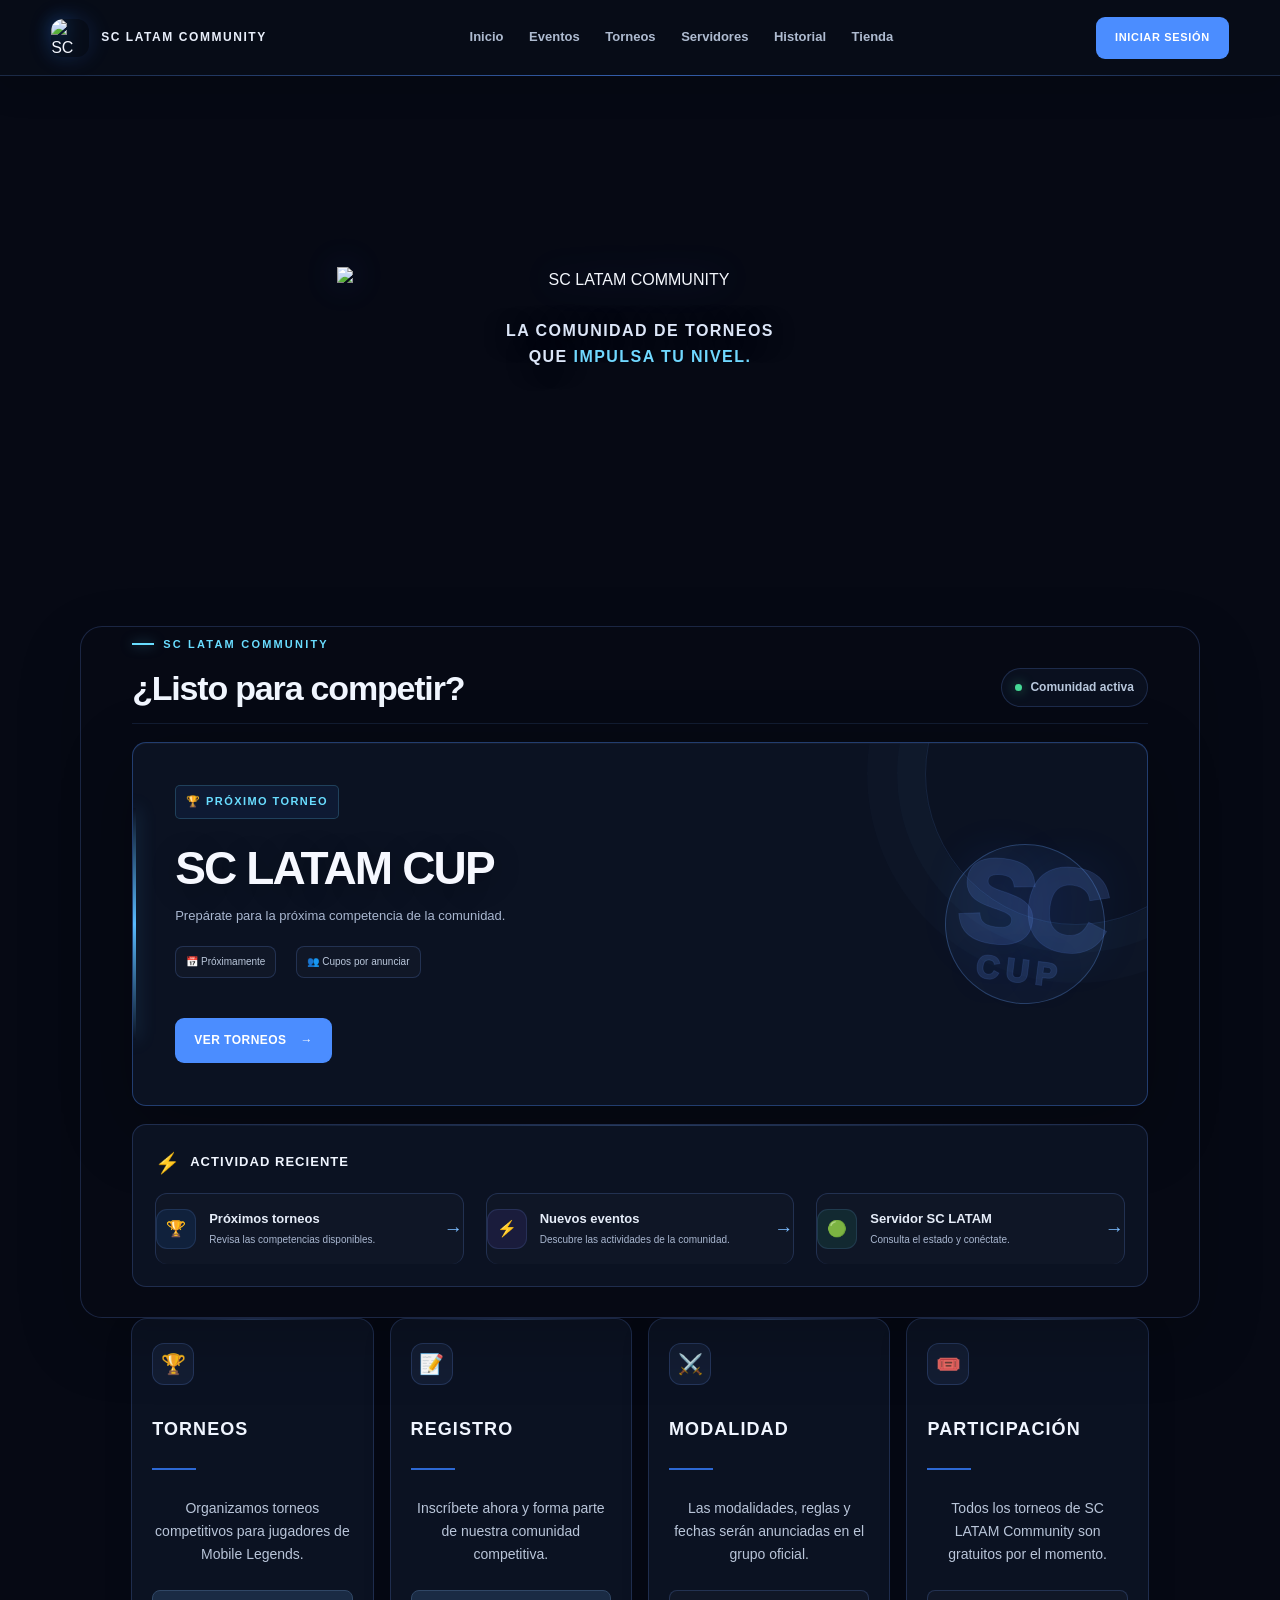
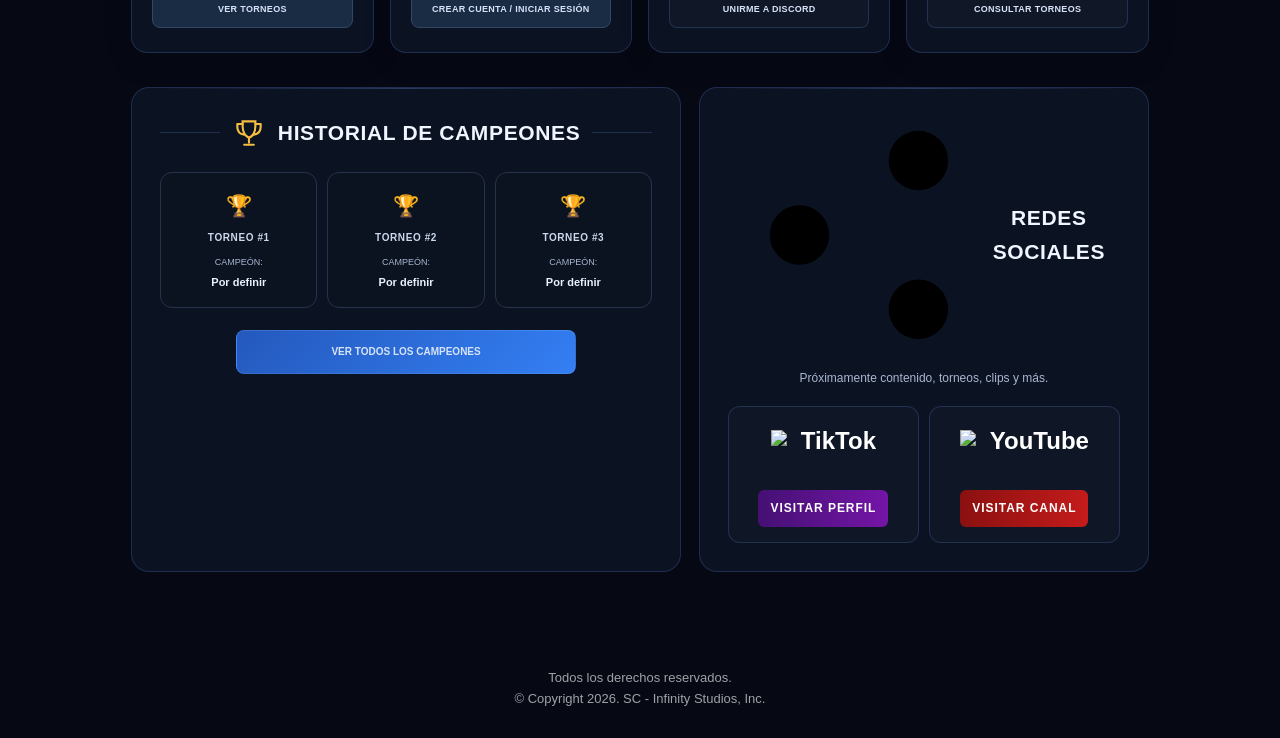
==== commit 6f75ef8c: "Use shared mobile navigation stylesheet" ====
--- a/index.html
+++ b/index.html
@@ -13,6 +13,7 @@
   <meta name="twitter:card" content="summary"><meta name="twitter:title" content="SC LATAM Community"><meta name="twitter:description" content="La comunidad de torneos que impulsa tu nivel."><meta name="twitter:image" content="https://sc-latam-community.vercel.app/logo.png">
   <script>window.si=window.si||function(){(window.siq=window.siq||[]).push(arguments)};</script><script defer src="/_vercel/speed-insights/script.js"></script>
   <link rel="stylesheet" href="style.css"><link rel="stylesheet" href="panel-headers.css"><link rel="stylesheet" href="mobile.css"><link rel="stylesheet" href="registration.css"><link rel="stylesheet" href="design-refresh.css">
+<link rel="stylesheet" href="sc-mobile-nav.css?v=1">
 </head>
 <body>
 <header><div class="logo"><img src="logo.png" alt="SC LATAM Community"><span>SC LATAM COMMUNITY</span></div><nav><a href="index.html">Inicio</a><a href="./eventos.html">Eventos</a><a href="./torneos.html">Torneos</a><a href="./servidores.html">Servidores</a><a href="./historial.html">Historial</a><a href="./tienda.html">Tienda</a></nav><div class="account-nav" id="accountNav"><a class="btn-header" id="accountNavButton" href="cuenta.html">INICIAR SESIÓN</a><div class="account-nav-menu" id="accountNavMenu" hidden><div class="account-menu-profile"><span class="account-menu-avatar" aria-hidden="true"><img id="accountNavAvatar" alt="" hidden><span id="accountNavInitials">SC</span></span><div class="account-menu-identity"><strong id="accountNavDisplayName">SC LATAM ID</strong><span id="accountNavEmail">Sesión activa</span><small>MIEMBRO DE LA COMUNIDAD</small></div></div><div class="account-menu-divider"></div><a href="cuenta.html"><span class="account-menu-icon" aria-hidden="true">👤</span><span><strong>Mi cuenta</strong><small>Perfil y sesión</small></span><b aria-hidden="true">›</b></a><a href="admin.html" id="accountAdminLink" hidden><span class="account-menu-icon" aria-hidden="true">🛡️</span><span><strong>SC Admin</strong><small>Administración</small></span><b aria-hidden="true">›</b></a><div class="account-menu-divider"></div><button type="button" id="accountSignOut"><span class="account-menu-icon" aria-hidden="true">↪</span><span><strong>Cerrar sesión</strong><small>Salir de tu cuenta SC</small></span></button></div></div></header>
--- a/mobile.css
+++ b/mobile.css
@@ -506,3 +506,77 @@
   .mobile-sc-logo{width:min(72vw,260px)!important;max-height:138px!important}
   .home-slogan{margin-top:15px!important;font-size:12px!important}
 }
+
+
+/* Barra inferior unificada con el diseño de SC LATAM Store */
+.sc-mobile-bottom-nav{display:none}
+@media(max-width:768px){
+  body{padding-bottom:calc(112px + env(safe-area-inset-bottom))!important}
+  .sc-mobile-bottom-nav{
+    position:fixed!important;z-index:4000!important;
+    left:8px!important;right:8px!important;
+    bottom:max(8px,env(safe-area-inset-bottom))!important;
+    display:grid!important;grid-template-columns:repeat(6,minmax(0,1fr))!important;
+    gap:2px!important;padding:7px 4px!important;
+    border:1px solid #659bff55!important;border-radius:28px!important;
+    background:rgba(8,13,24,.97)!important;
+    -webkit-backdrop-filter:blur(16px);backdrop-filter:blur(16px);
+    box-shadow:0 12px 32px #0008!important;
+  }
+  .sc-mobile-bottom-nav a{
+    display:flex!important;min-width:0!important;min-height:64px!important;
+    flex-direction:column!important;align-items:center!important;justify-content:center!important;
+    gap:3px!important;padding:4px 1px!important;border-radius:20px!important;
+    color:#aebbd0!important;text-decoration:none!important;font-size:20px!important;
+    font-weight:700!important;overflow:hidden!important;
+  }
+  .sc-mobile-bottom-nav a span{display:block!important;line-height:1.15!important}
+  .sc-mobile-bottom-nav a small{
+    display:block!important;font-size:9px!important;font-weight:750!important;
+    line-height:1.2!important;white-space:nowrap!important;
+  }
+  .sc-mobile-bottom-nav a[aria-current="page"]{
+    color:#8bb5ff!important;background:#172942!important;
+  }
+  .sc-mobile-bottom-nav a:active{transform:scale(.96)}
+}
+@media(max-width:390px){
+  .sc-mobile-bottom-nav{left:5px!important;right:5px!important;padding:6px 2px!important}
+  .sc-mobile-bottom-nav a{min-height:60px!important}
+  .sc-mobile-bottom-nav a small{font-size:8px!important}
+}
+
+
+/* Igualar posición y dimensiones de la barra móvil con Tienda */
+@media(max-width:640px){
+  body{padding-bottom:92px!important}
+  .sc-mobile-bottom-nav{
+    position:fixed!important;z-index:1000!important;
+    left:8px!important;right:8px!important;
+    bottom:max(8px,env(safe-area-inset-bottom))!important;
+    display:grid!important;grid-template-columns:repeat(6,minmax(0,1fr))!important;
+    gap:2px!important;padding:7px 4px!important;
+    border:1px solid #659bff55!important;border-radius:17px!important;
+    background:rgba(8,13,24,.97)!important;
+    -webkit-backdrop-filter:blur(16px);backdrop-filter:blur(16px);
+    box-shadow:0 12px 32px #0008!important;
+  }
+  .sc-mobile-bottom-nav a{
+    display:flex!important;min-width:0!important;min-height:52px!important;
+    flex-direction:column!important;align-items:center!important;justify-content:center!important;
+    gap:3px!important;padding:0!important;border-radius:11px!important;
+    color:#aebbd0!important;text-decoration:none!important;font-size:18px!important;
+    font-weight:400!important;overflow:hidden!important;
+  }
+  .sc-mobile-bottom-nav a span{display:block!important;line-height:1.15!important}
+  .sc-mobile-bottom-nav a small{
+    display:block!important;font-size:8px!important;font-weight:750!important;
+    line-height:normal!important;white-space:nowrap!important;
+  }
+  .sc-mobile-bottom-nav a[aria-current="page"]{
+    color:#8bb5ff!important;background:#6ea4ff1a!important;
+  }
+}
+@media(min-width:641px) and (max-width:768px){
+  .sc-mobile-bottom-nav{display:none!important}
+}
--- a/sc-mobile-nav.css
+++ b/sc-mobile-nav.css
@@ -0,0 +1,47 @@
+/* Shared SC LATAM mobile bottom navigation — identical on every page */
+.sc-mobile-bottom-nav{display:none}
+@media(max-width:640px){
+  body{padding-bottom:92px!important}
+  .sc-mobile-bottom-nav{
+    position:fixed!important;
+    z-index:5000!important;
+    left:8px!important;
+    right:8px!important;
+    bottom:max(8px,env(safe-area-inset-bottom))!important;
+    display:grid!important;
+    grid-template-columns:repeat(6,minmax(0,1fr))!important;
+    gap:2px!important;
+    padding:7px 4px!important;
+    border:1px solid #659bff55!important;
+    border-radius:17px!important;
+    background:rgba(8,13,24,.97)!important;
+    -webkit-backdrop-filter:blur(16px);
+    backdrop-filter:blur(16px);
+    box-shadow:0 12px 32px #0008!important;
+  }
+  .sc-mobile-bottom-nav a{
+    display:flex!important;
+    min-width:0!important;
+    min-height:52px!important;
+    flex-direction:column!important;
+    align-items:center!important;
+    justify-content:center!important;
+    gap:3px!important;
+    border-radius:11px!important;
+    color:#aebbd0!important;
+    text-decoration:none!important;
+    font-size:18px!important;
+    font-weight:400!important;
+  }
+  .sc-mobile-bottom-nav a span{display:block!important;line-height:1.15!important}
+  .sc-mobile-bottom-nav a small{
+    display:block!important;
+    font-size:8px!important;
+    font-weight:750!important;
+    white-space:nowrap!important;
+  }
+  .sc-mobile-bottom-nav a[aria-current="page"]{
+    color:#8bb5ff!important;
+    background:#6ea4ff1a!important;
+  }
+}
